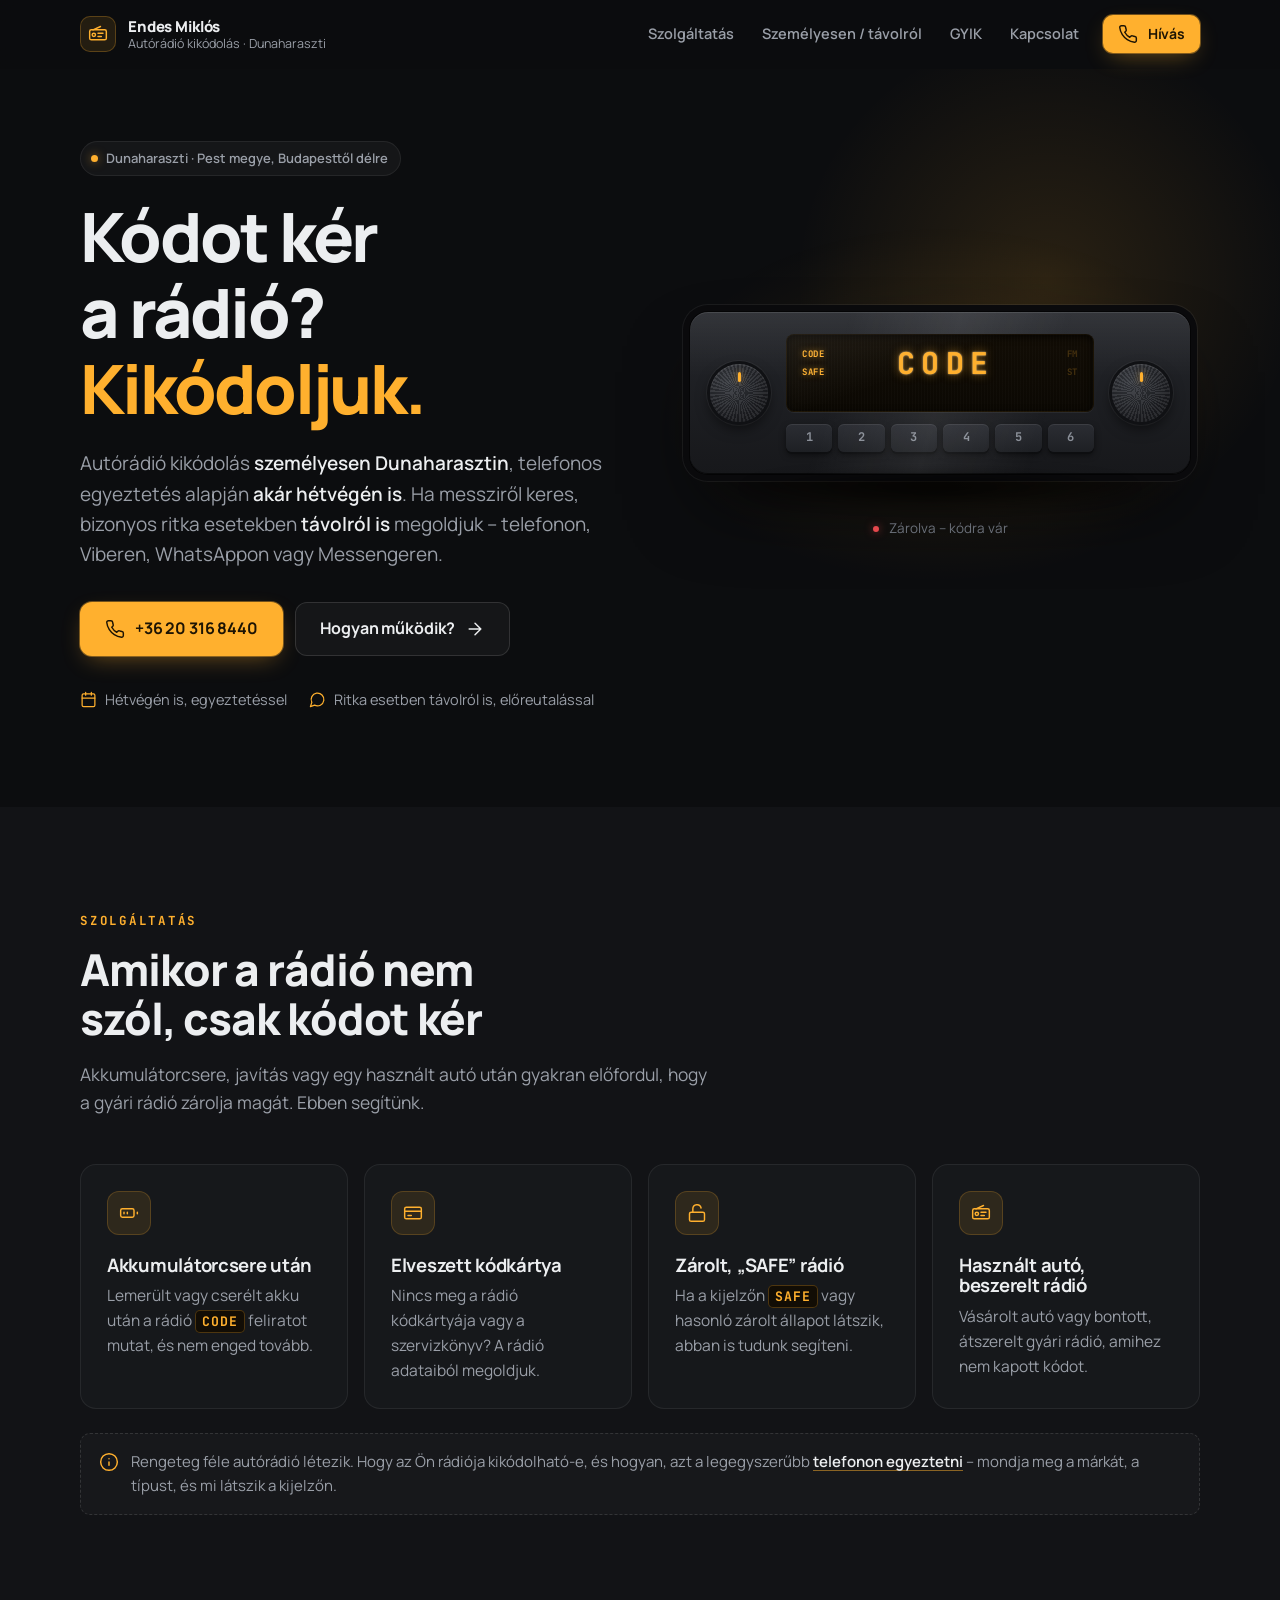
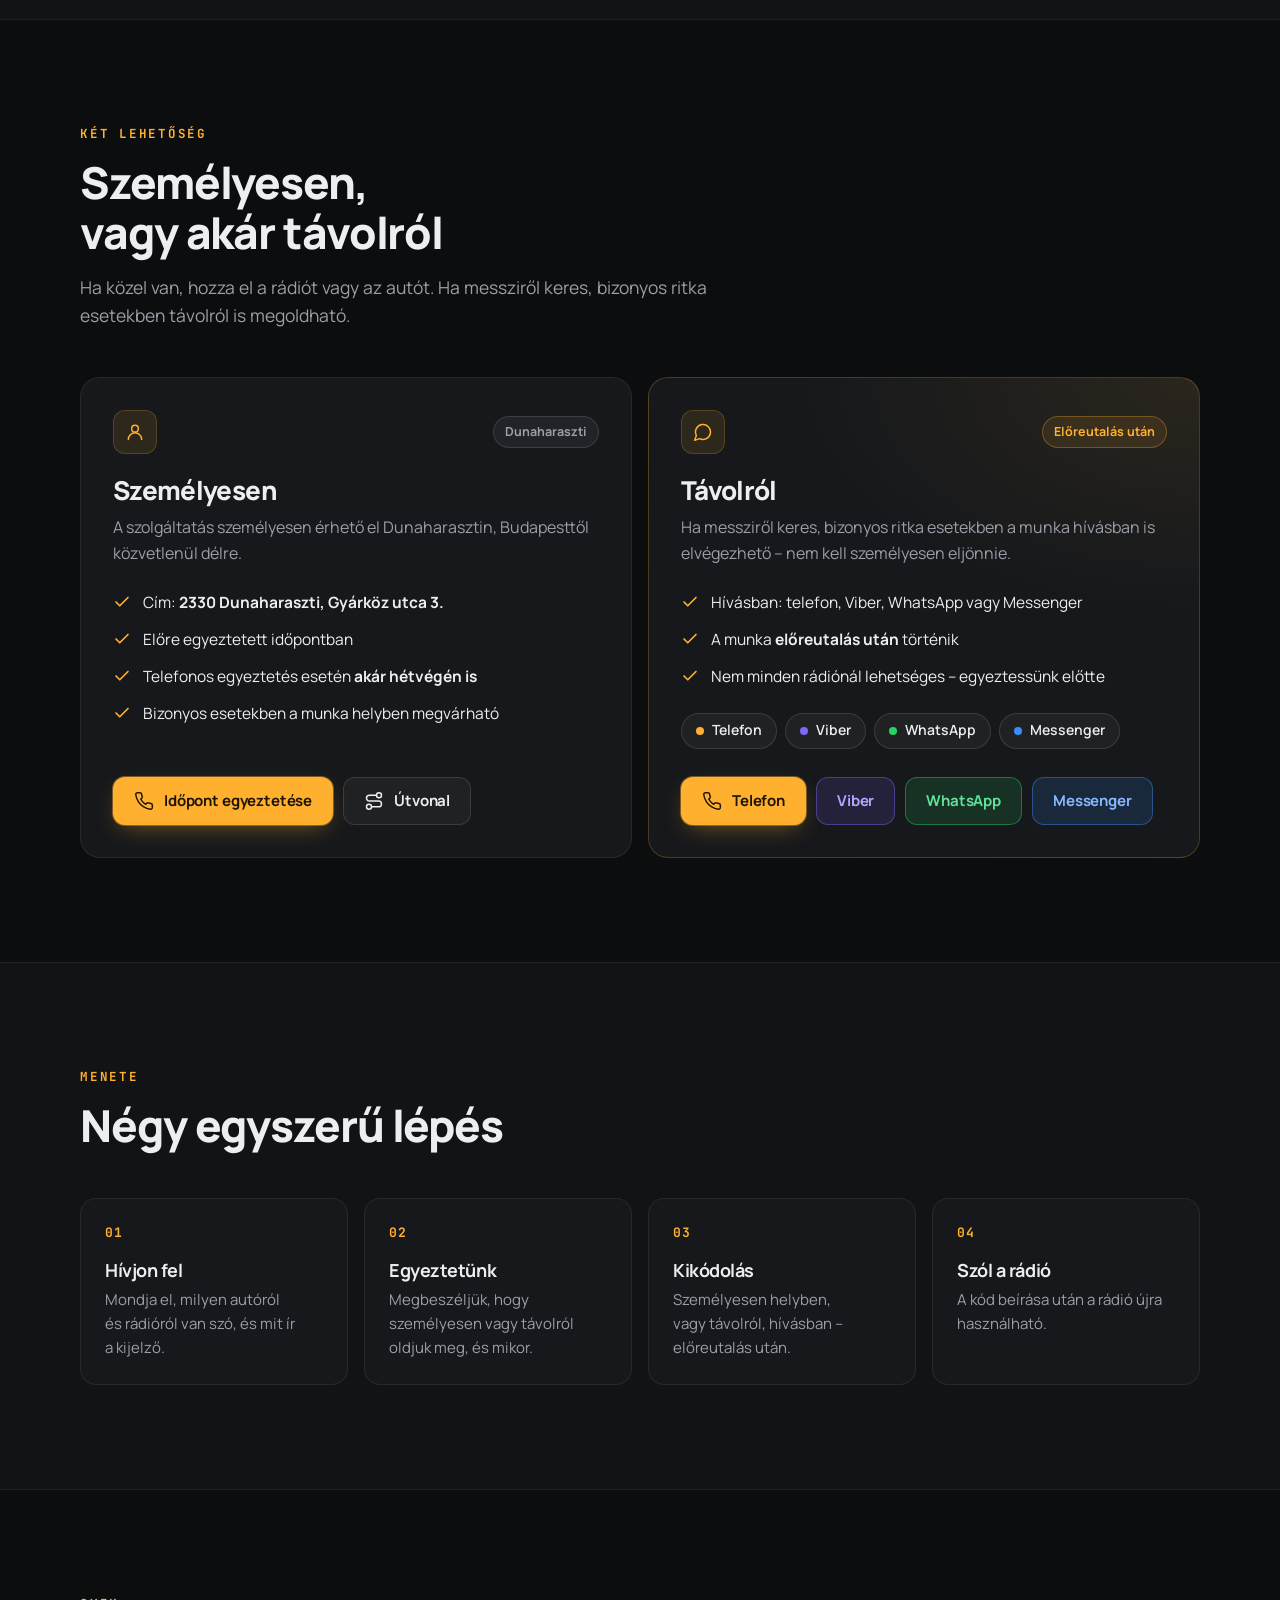
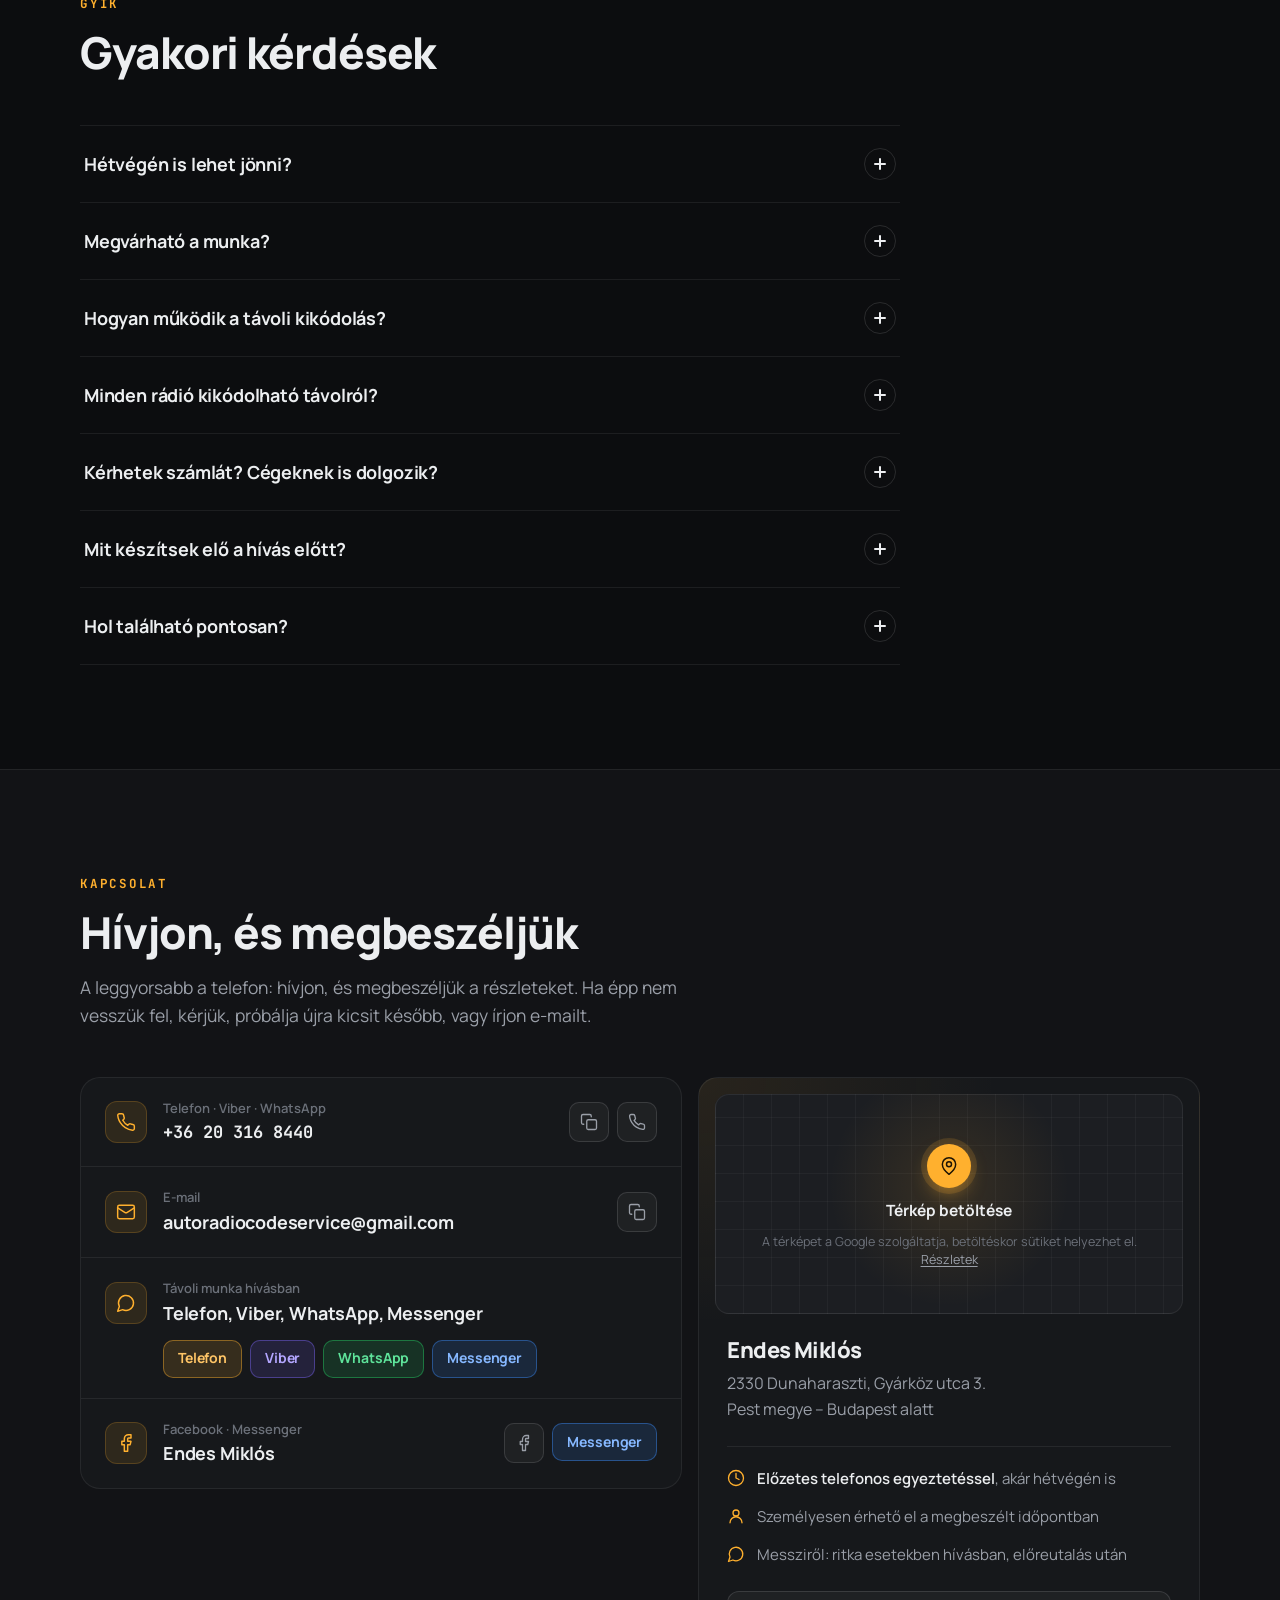
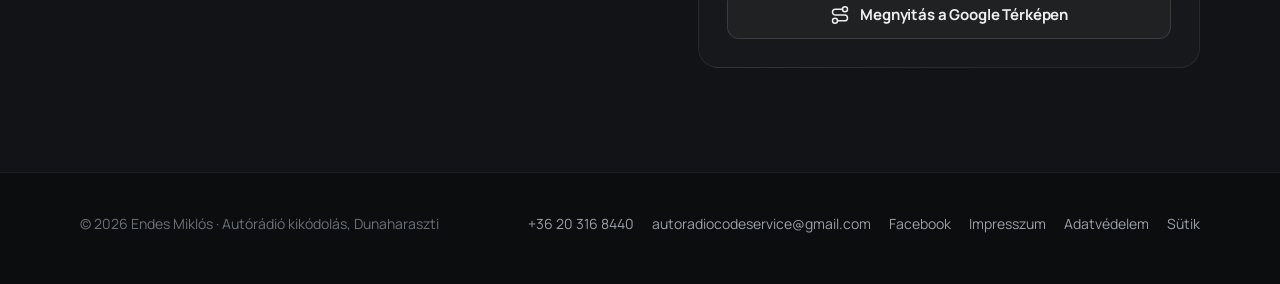
==== index.html @ f2916cea "Add receipt and private-customers FAQ back to the home page Co-Authored-By: Claude Opus 5.5 <noreply" ====
<!doctype html>
<html lang="hu">
<head>
  <meta charset="utf-8">
  <meta name="viewport" content="width=device-width, initial-scale=1, viewport-fit=cover">
  <title>Autórádió kikódolás – Endes Miklós, Dunaharaszti</title>
  <meta name="description" content="Autórádió kikódolás Dunaharasztin, Budapesttől délre. Személyesen egyeztetett időpontban, akár hétvégén is – bizonyos ritka esetekben távolról, telefonon, Viberen, WhatsAppon vagy Messengeren, előreutalás után. Hívjon: +36 20 316 8440.">
  <meta name="theme-color" content="#0c0d0f">
  <meta property="og:type" content="website">
  <meta property="og:locale" content="hu_HU">
  <meta property="og:title" content="Autórádió kikódolás – Endes Miklós, Dunaharaszti">
  <meta property="og:description" content="Kódot kér a rádió? Személyesen Dunaharasztin vagy távolról, telefonon, Viberen, WhatsAppon, Messengeren. +36 20 316 8440">
  <link rel="icon" href="data:image/svg+xml,%3Csvg xmlns='http://www.w3.org/2000/svg' viewBox='0 0 32 32'%3E%3Crect width='32' height='32' rx='8' fill='%230c0d0f'/%3E%3Crect x='5' y='10' width='22' height='12' rx='2.5' fill='none' stroke='%23ffb02e' stroke-width='2'/%3E%3Ccircle cx='10' cy='16' r='2' fill='%23ffb02e'/%3E%3Cpath d='M15 14h8M15 18h5' stroke='%23ffb02e' stroke-width='2' stroke-linecap='round'/%3E%3C/svg%3E">


  <script type="application/ld+json">
  {
    "@context": "https://schema.org",
    "@type": "AutomotiveBusiness",
    "name": "Endes Miklós – Autórádió kikódolás",
    "description": "Autórádió kikódolás személyesen Dunaharasztin, bizonyos ritka esetekben távolról is.",
    "telephone": "+36203168440",
    "email": "autoradiocodeservice@gmail.com",
    "address": {
      "@type": "PostalAddress",
      "streetAddress": "Gyárköz utca 3.",
      "addressLocality": "Dunaharaszti",
      "postalCode": "2330",
      "addressRegion": "Pest megye",
      "addressCountry": "HU"
    },
    "areaServed": ["Dunaharaszti", "Budapest", "Pest megye", "Magyarország"],
    "geo": { "@type": "GeoCoordinates", "latitude": 47.3516883, "longitude": 19.09685 },
    "hasMap": "https://maps.app.goo.gl/sFWTeMV9mpR7qJKaA",
    "sameAs": [
      "https://maps.app.goo.gl/sFWTeMV9mpR7qJKaA",
      "https://www.facebook.com/miklos.endes",
      "https://www.facebook.com/profile.php?id=100054572103626"
    ]
  }
  </script>

  <link rel="preload" href="fonts/manrope-latin.woff2" as="font" type="font/woff2" crossorigin>
  <link rel="stylesheet" href="css/styles.css">
  <script src="js/main.js"></script>
</head>
<body>

  <svg width="0" height="0" style="position:absolute" aria-hidden="true">
    <defs>
      <symbol id="i-phone" viewBox="0 0 24 24"><path d="M22 16.92v3a2 2 0 0 1-2.18 2 19.79 19.79 0 0 1-8.63-3.07 19.5 19.5 0 0 1-6-6 19.79 19.79 0 0 1-3.07-8.67A2 2 0 0 1 4.11 2h3a2 2 0 0 1 2 1.72c.13.96.36 1.9.7 2.81a2 2 0 0 1-.45 2.11L8.09 9.91a16 16 0 0 0 6 6l1.27-1.27a2 2 0 0 1 2.11-.45c.91.34 1.85.57 2.81.7A2 2 0 0 1 22 16.92z"/></symbol>
      <symbol id="i-mail" viewBox="0 0 24 24"><rect x="2" y="4" width="20" height="16" rx="2"/><path d="m22 7-8.97 5.7a1.94 1.94 0 0 1-2.06 0L2 7"/></symbol>
      <symbol id="i-pin" viewBox="0 0 24 24"><path d="M20 10c0 6-8 12-8 12s-8-6-8-12a8 8 0 0 1 16 0Z"/><circle cx="12" cy="10" r="3"/></symbol>
      <symbol id="i-clock" viewBox="0 0 24 24"><circle cx="12" cy="12" r="10"/><path d="M12 6v6l4 2"/></symbol>
      <symbol id="i-copy" viewBox="0 0 24 24"><rect x="9" y="9" width="13" height="13" rx="2"/><path d="M5 15H4a2 2 0 0 1-2-2V4a2 2 0 0 1 2-2h9a2 2 0 0 1 2 2v1"/></symbol>
      <symbol id="i-check" viewBox="0 0 24 24"><path d="M20 6 9 17l-5-5"/></symbol>
      <symbol id="i-arrow" viewBox="0 0 24 24"><path d="M5 12h14M12 5l7 7-7 7"/></symbol>
      <symbol id="i-unlock" viewBox="0 0 24 24"><rect x="3" y="11" width="18" height="11" rx="2"/><path d="M7 11V7a5 5 0 0 1 9.9-1"/></symbol>
      <symbol id="i-battery" viewBox="0 0 24 24"><rect x="2" y="7" width="16" height="10" rx="2"/><path d="M22 11v2M6 11v2M10 11v2"/></symbol>
      <symbol id="i-card" viewBox="0 0 24 24"><rect x="2" y="5" width="20" height="14" rx="2"/><path d="M2 10h20M6 15h4"/></symbol>
      <symbol id="i-radio" viewBox="0 0 24 24"><rect x="2" y="7" width="20" height="12" rx="2"/><circle cx="7" cy="13" r="2"/><path d="M12 11h6M12 15h4M6 7l9-4"/></symbol>
      <symbol id="i-message" viewBox="0 0 24 24"><path d="M7.9 20A9 9 0 1 0 4 16.1L2 22Z"/></symbol>
      <symbol id="i-calendar" viewBox="0 0 24 24"><rect x="3" y="4" width="18" height="18" rx="2"/><path d="M16 2v4M8 2v4M3 10h18"/></symbol>
      <symbol id="i-user" viewBox="0 0 24 24"><circle cx="12" cy="8" r="4"/><path d="M4 21a8 8 0 0 1 16 0"/></symbol>
      <symbol id="i-info" viewBox="0 0 24 24"><circle cx="12" cy="12" r="10"/><path d="M12 16v-4M12 8h.01"/></symbol>
      <symbol id="i-facebook" viewBox="0 0 24 24"><path d="M18 2h-3a5 5 0 0 0-5 5v3H7v4h3v8h4v-8h3l1-4h-4V7a1 1 0 0 1 1-1h3z"/></symbol>
      <symbol id="i-route" viewBox="0 0 24 24"><circle cx="6" cy="19" r="3"/><path d="M9 19h8.5a3.5 3.5 0 0 0 0-7h-11a3.5 3.5 0 0 1 0-7H15"/><circle cx="18" cy="5" r="3"/></symbol>
    </defs>
  </svg>

  <header class="header" id="top">
    <div class="container header-inner">
      <a class="brand" href="#top" aria-label="Endes Miklós – Autórádió kikódolás, vissza az oldal tetejére">
        <span class="brand-mark"><svg class="icon"><use href="#i-radio"/></svg></span>
        <span class="brand-text">
          <span class="brand-name">Endes Miklós</span>
          <span class="brand-sub">Autórádió kikódolás · Dunaharaszti</span>
        </span>
      </a>
      <nav class="nav" aria-label="Fő navigáció">
        <a href="#szolgaltatas">Szolgáltatás</a>
        <a href="#hogyan">Személyesen / távolról</a>
        <a href="#gyik">GYIK</a>
        <a href="#kapcsolat">Kapcsolat</a>
        <a class="btn btn-primary btn-sm" href="tel:+36203168440">
          <svg class="icon"><use href="#i-phone"/></svg>
          Hívás
        </a>
      </nav>
      <button class="menu-btn" type="button" aria-expanded="false" aria-controls="mobile-menu" aria-label="Menü megnyitása">
        <span></span><span></span>
      </button>
      <nav class="mobile-menu" id="mobile-menu" data-open="false" aria-label="Mobil navigáció">
        <a href="#szolgaltatas">Szolgáltatás<svg class="icon"><use href="#i-arrow"/></svg></a>
        <a href="#hogyan">Személyesen / távolról<svg class="icon"><use href="#i-arrow"/></svg></a>
        <a href="#gyik">GYIK<svg class="icon"><use href="#i-arrow"/></svg></a>
        <a href="#kapcsolat">Kapcsolat<svg class="icon"><use href="#i-arrow"/></svg></a>
      </nav>
    </div>
  </header>

  <main>
    <!-- Hero -->
    <section class="hero">
      <div class="container hero-grid">
        <div class="stagger">
          <span class="eyebrow"><span class="dot"></span>Dunaharaszti · Pest megye, Budapesttől délre</span>
          <h1>Kódot kér a rádió?<br><span class="accent">Kikódoljuk.</span></h1>
          <p class="hero-lead">
            Autórádió kikódolás <strong>személyesen Dunaharasztin</strong>, telefonos egyeztetés alapján <strong>akár hétvégén is</strong>.
            Ha messziről keres, bizonyos ritka esetekben <strong>távolról is</strong> megoldjuk – telefonon, Viberen, WhatsAppon vagy Messengeren.
          </p>
          <div class="hero-actions">
            <a class="btn btn-primary" href="tel:+36203168440">
              <svg class="icon"><use href="#i-phone"/></svg>
              +36 20 316 8440
            </a>
            <a class="btn btn-ghost" href="#hogyan">
              Hogyan működik?
              <svg class="icon"><use href="#i-arrow"/></svg>
            </a>
          </div>
          <ul class="hero-facts">
            <li><svg class="icon"><use href="#i-calendar"/></svg>Hétvégén is, egyeztetéssel</li>
            <li><svg class="icon"><use href="#i-message"/></svg>Ritka esetben távolról is, előreutalással</li>
          </ul>
        </div>

        <div class="stage" aria-hidden="true" data-state="locked">
          <div class="stage-glow"></div>
          <div class="tilt" id="tilt">
            <div class="waves"><i></i><i></i><i></i></div>
            <div class="radio" id="radio">
              <div class="sheen"><i id="sheen"></i></div>
              <div class="knob left"><span class="knob-cap" id="knob-left"></span></div>
              <div class="radio-center">
                <div class="lcd">
                  <div class="lcd-flash" id="lcd-flash"></div>
                  <div class="lcd-row">
                    <div class="lcd-side">
                      <span data-lcd-flag="code" data-on="true">CODE</span>
                      <span data-lcd-flag="safe" data-on="true">SAFE</span>
                    </div>
                    <span class="lcd-text" id="lcd">CODE</span>
                    <div class="lcd-side right">
                      <span data-lcd-flag="fm">FM</span>
                      <span data-lcd-flag="st">ST</span>
                    </div>
                  </div>
                  <div class="lcd-meter">
                    <div class="lcd-progress"><i id="progress"></i></div>
                    <div class="eq"><i style="--h:0.62;--d:520ms"></i><i style="--h:0.9;--d:430ms"></i><i style="--h:0.45;--d:610ms"></i><i style="--h:1;--d:380ms"></i><i style="--h:0.7;--d:470ms"></i><i style="--h:0.85;--d:560ms"></i><i style="--h:0.5;--d:400ms"></i><i style="--h:0.95;--d:500ms"></i><i style="--h:0.6;--d:450ms"></i><i style="--h:0.8;--d:590ms"></i><i style="--h:0.4;--d:420ms"></i><i style="--h:0.75;--d:540ms"></i><i style="--h:0.55;--d:480ms"></i><i style="--h:0.9;--d:410ms"></i></div>
                  </div>
                </div>
                <div class="presets">
                  <span class="preset">1</span>
                  <span class="preset">2</span>
                  <span class="preset">3</span>
                  <span class="preset">4</span>
                  <span class="preset">5</span>
                  <span class="preset">6</span>
                </div>
              </div>
              <div class="knob right"><span class="knob-cap" id="knob-right"></span></div>
            </div>
          </div>
          <div class="stage-caption"><span class="led"></span><span id="caption">Zárolva – kódra vár</span></div>
        </div>
      </div>
    </section>

    <!-- Services -->
    <section class="section alt" id="szolgaltatas">
      <div class="container">
        <div class="section-head" data-reveal>
          <div class="kicker">Szolgáltatás</div>
          <h2>Amikor a rádió nem szól, csak kódot kér</h2>
          <p>Akkumulátorcsere, javítás vagy egy használt autó után gyakran előfordul, hogy a gyári rádió zárolja magát. Ebben segítünk.</p>
        </div>

        <div class="cards">
          <article class="card" data-reveal style="--delay:0ms">
            <div class="card-icon"><svg class="icon"><use href="#i-battery"/></svg></div>
            <h3>Akkumulátorcsere után</h3>
            <p>Lemerült vagy cserélt akku után a rádió <span class="lcd-chip">CODE</span> feliratot mutat, és nem enged tovább.</p>
          </article>
          <article class="card" data-reveal style="--delay:60ms">
            <div class="card-icon"><svg class="icon"><use href="#i-card"/></svg></div>
            <h3>Elveszett kódkártya</h3>
            <p>Nincs meg a rádió kódkártyája vagy a szervizkönyv? A rádió adataiból megoldjuk.</p>
          </article>
          <article class="card" data-reveal style="--delay:120ms">
            <div class="card-icon"><svg class="icon"><use href="#i-unlock"/></svg></div>
            <h3>Zárolt, „SAFE” rádió</h3>
            <p>Ha a kijelzőn <span class="lcd-chip">SAFE</span> vagy hasonló zárolt állapot látszik, abban is tudunk segíteni.</p>
          </article>
          <article class="card" data-reveal style="--delay:180ms">
            <div class="card-icon"><svg class="icon"><use href="#i-radio"/></svg></div>
            <h3>Használt autó, beszerelt rádió</h3>
            <p>Vásárolt autó vagy bontott, átszerelt gyári rádió, amihez nem kapott kódot.</p>
          </article>
        </div>

        <div class="note" data-reveal>
          <svg class="icon"><use href="#i-info"/></svg>
          <p>Rengeteg féle autórádió létezik. Hogy az Ön rádiója kikódolható-e, és hogyan, azt a legegyszerűbb <a href="tel:+36203168440">telefonon egyeztetni</a> – mondja meg a márkát, a típust, és mi látszik a kijelzőn.</p>
        </div>
      </div>
    </section>

    <!-- Modes -->
    <section class="section" id="hogyan">
      <div class="container">
        <div class="section-head" data-reveal>
          <div class="kicker">Két lehetőség</div>
          <h2>Személyesen, vagy akár távolról</h2>
          <p>Ha közel van, hozza el a rádiót vagy az autót. Ha messziről keres, bizonyos ritka esetekben távolról is megoldható.</p>
        </div>

        <div class="modes">
          <article class="mode" data-reveal style="--delay:0ms">
            <div class="mode-top">
              <div class="card-icon"><svg class="icon"><use href="#i-user"/></svg></div>
              <span class="pill">Dunaharaszti</span>
            </div>
            <h3>Személyesen</h3>
            <p>A szolgáltatás személyesen érhető el Dunaharasztin, Budapesttől közvetlenül délre.</p>
            <ul class="checks">
              <li><svg class="icon"><use href="#i-check"/></svg><span>Cím: <strong>2330 Dunaharaszti, Gyárköz utca 3.</strong></span></li>
              <li><svg class="icon"><use href="#i-check"/></svg><span>Előre egyeztetett időpontban</span></li>
              <li><svg class="icon"><use href="#i-check"/></svg><span>Telefonos egyeztetés esetén <strong>akár hétvégén is</strong></span></li>
              <li><svg class="icon"><use href="#i-check"/></svg><span>Bizonyos esetekben a munka helyben megvárható</span></li>
            </ul>
            <div class="mode-actions">
              <a class="btn btn-primary" href="tel:+36203168440"><svg class="icon"><use href="#i-phone"/></svg>Időpont egyeztetése</a>
              <a class="btn btn-ghost" href="https://maps.app.goo.gl/sFWTeMV9mpR7qJKaA" target="_blank" rel="noopener"><svg class="icon"><use href="#i-route"/></svg>Útvonal</a>
            </div>
          </article>

          <article class="mode featured" data-reveal style="--delay:80ms">
            <div class="mode-top">
              <div class="card-icon"><svg class="icon"><use href="#i-message"/></svg></div>
              <span class="pill amber">Előreutalás után</span>
            </div>
            <h3>Távolról</h3>
            <p>Ha messziről keres, bizonyos ritka esetekben a munka hívásban is elvégezhető – nem kell személyesen eljönnie.</p>
            <ul class="checks">
              <li><svg class="icon"><use href="#i-check"/></svg><span>Hívásban: telefon, Viber, WhatsApp vagy Messenger</span></li>
              <li><svg class="icon"><use href="#i-check"/></svg><span>A munka <strong>előreutalás után</strong> történik</span></li>
              <li><svg class="icon"><use href="#i-check"/></svg><span>Nem minden rádiónál lehetséges – egyeztessünk előtte</span></li>
            </ul>
            <div class="channels">
              <span class="channel"><i style="--c:#ffb02e"></i>Telefon</span>
              <span class="channel"><i style="--c:#7f66ff"></i>Viber</span>
              <span class="channel"><i style="--c:#25d366"></i>WhatsApp</span>
              <span class="channel"><i style="--c:#3b8cff"></i>Messenger</span>
            </div>
            <div class="mode-actions">
              <a class="btn btn-primary" href="tel:+36203168440"><svg class="icon"><use href="#i-phone"/></svg>Telefon</a>
              <a class="btn btn-ghost" data-chat="viber" href="viber://chat?number=%2B36203168440">Viber</a>
              <a class="btn btn-ghost" data-chat="whatsapp" href="https://wa.me/36203168440" target="_blank" rel="noopener">WhatsApp</a>
              <a class="btn btn-ghost" data-chat="messenger" href="https://m.me/miklos.endes" target="_blank" rel="noopener">Messenger</a>
            </div>
          </article>
        </div>
      </div>
    </section>

    <!-- Steps -->
    <section class="section alt" id="menete">
      <div class="container">
        <div class="section-head" data-reveal>
          <div class="kicker">Menete</div>
          <h2>Négy egyszerű lépés</h2>
        </div>
        <ol class="steps">
          <li class="step" data-reveal style="--delay:0ms">
            <h3>Hívjon fel</h3>
            <p>Mondja el, milyen autóról és rádióról van szó, és mit ír a kijelző.</p>
          </li>
          <li class="step" data-reveal style="--delay:60ms">
            <h3>Egyeztetünk</h3>
            <p>Megbeszéljük, hogy személyesen vagy távolról oldjuk meg, és mikor.</p>
          </li>
          <li class="step" data-reveal style="--delay:120ms">
            <h3>Kikódolás</h3>
            <p>Személyesen helyben, vagy távolról, hívásban – előreutalás után.</p>
          </li>
          <li class="step" data-reveal style="--delay:180ms">
            <h3>Szól a rádió</h3>
            <p>A kód beírása után a rádió újra használható.</p>
          </li>
        </ol>
      </div>
    </section>

    <!-- FAQ -->
    <section class="section" id="gyik">
      <div class="container">
        <div class="section-head" data-reveal>
          <div class="kicker">GYIK</div>
          <h2>Gyakori kérdések</h2>
        </div>
        <div class="faq" data-reveal>
          <details name="faq">
            <summary>Hétvégén is lehet jönni?<span class="plus" aria-hidden="true"></span></summary>
            <div class="answer"><p>Igen. Telefonos egyeztetés esetén akár hétvégén is. Előtte mindenképp hívjon fel, hogy megbeszéljük az időpontot.</p></div>
          </details>
          <details name="faq">
            <summary>Megvárható a munka?<span class="plus" aria-hidden="true"></span></summary>
            <div class="answer"><p>Bizonyos esetekben igen, a kikódolás helyben megvárható. Hogy az Ön rádiójánál mennyi időt vesz igénybe, azt a hívás során úgyis egyeztetjük.</p></div>
          </details>
          <details name="faq">
            <summary>Hogyan működik a távoli kikódolás?<span class="plus" aria-hidden="true"></span></summary>
            <div class="answer">
              <p>Ha messziről keres, bizonyos ritka esetekben a munka telefon-, Viber-, WhatsApp- vagy Messenger-hívásban is elvégezhető, így nem kell személyesen eljönnie.</p>
              <p>A távoli munka előreutalás után történik. Előtte telefonon egyeztetjük, hogy az Ön rádiójánál megoldható-e.</p>
            </div>
          </details>
          <details name="faq">
            <summary>Minden rádió kikódolható távolról?<span class="plus" aria-hidden="true"></span></summary>
            <div class="answer"><p>Nem – a távoli kikódolás csak ritka esetekben lehetséges, a rádió típusától függ. Hívjon fel, és megmondjuk, hogy az Ön esetében megoldható-e távolról, vagy személyesen kell eljönnie.</p></div>
          </details>
          <details name="faq">
            <summary>Kérhetek számlát? Cégeknek is dolgozik?<span class="plus" aria-hidden="true"></span></summary>
            <div class="answer"><p>Számlát nem állítunk ki: a szolgáltatásról ÁFA-mentes, papír alapú nyugtát adunk. A szolgáltatás kizárólag magánszemélyeknek szól, cégeknek nem tudunk dolgozni.</p></div>
          </details>
          <details name="faq">
            <summary>Mit készítsek elő a hívás előtt?<span class="plus" aria-hidden="true"></span></summary>
            <div class="answer"><p>Jó, ha tudja az autó márkáját, típusát és évjáratát, valamint azt, hogy pontosan mi látszik a rádió kijelzőjén. A többit telefonon megbeszéljük.</p></div>
          </details>
          <details name="faq">
            <summary>Hol található pontosan?<span class="plus" aria-hidden="true"></span></summary>
            <div class="answer"><p>2330 Dunaharaszti, Gyárköz utca 3. Dunaharaszti Pest megyében, közvetlenül Budapest alatt, délre található.</p></div>
          </details>
        </div>
      </div>
    </section>

    <!-- Contact -->
    <section class="section alt" id="kapcsolat">
      <div class="container">
        <div class="section-head" data-reveal>
          <div class="kicker">Kapcsolat</div>
          <h2>Hívjon, és megbeszéljük</h2>
          <p>A leggyorsabb a telefon: hívjon, és megbeszéljük a részleteket. Ha épp nem vesszük fel, kérjük, próbálja újra kicsit később, vagy írjon e-mailt.</p>
        </div>

        <div class="contact-grid">
          <div class="contact-list" data-reveal>
            <div class="contact-row">
              <div class="card-icon"><svg class="icon"><use href="#i-phone"/></svg></div>
              <div class="contact-meta">
                <div class="contact-label">Telefon · Viber · WhatsApp</div>
                <a class="contact-value mono" href="tel:+36203168440">+36 20 316 8440</a>
              </div>
              <div class="contact-actions">
                <button class="icon-btn" type="button" data-copy="+36203168440" data-copy-label="Telefonszám másolva" aria-label="Telefonszám másolása">
                  <span class="swap">
                    <svg class="icon idle"><use href="#i-copy"/></svg>
                    <svg class="icon done"><use href="#i-check"/></svg>
                  </span>
                </button>
                <a class="icon-btn" href="tel:+36203168440" aria-label="Hívás"><svg class="icon"><use href="#i-phone"/></svg></a>
              </div>
            </div>
            <div class="contact-row">
              <div class="card-icon"><svg class="icon"><use href="#i-mail"/></svg></div>
              <div class="contact-meta">
                <div class="contact-label">E-mail</div>
                <a class="contact-value" href="mailto:autoradiocodeservice@gmail.com?subject=Aut%C3%B3r%C3%A1di%C3%B3%20kik%C3%B3dol%C3%A1s">autoradiocodeservice<wbr>@gmail.com</a>
              </div>
              <div class="contact-actions">
                <button class="icon-btn" type="button" data-copy="autoradiocodeservice@gmail.com" data-copy-label="E-mail cím másolva" aria-label="E-mail cím másolása">
                  <span class="swap">
                    <svg class="icon idle"><use href="#i-copy"/></svg>
                    <svg class="icon done"><use href="#i-check"/></svg>
                  </span>
                </button>
              </div>
            </div>
            <div class="contact-row stacked">
              <div class="card-icon"><svg class="icon"><use href="#i-message"/></svg></div>
              <div class="contact-meta">
                <div class="contact-label">Távoli munka hívásban</div>
                <span class="contact-value">Telefon, Viber, WhatsApp, Messenger</span>
              </div>
              <div class="contact-actions">
                <a class="btn btn-ghost btn-sm" href="tel:+36203168440">Telefon</a>
                <a class="btn btn-ghost btn-sm" data-chat="viber" href="viber://chat?number=%2B36203168440">Viber</a>
                <a class="btn btn-ghost btn-sm" data-chat="whatsapp" href="https://wa.me/36203168440" target="_blank" rel="noopener">WhatsApp</a>
                <a class="btn btn-ghost btn-sm" data-chat="messenger" href="https://m.me/miklos.endes" target="_blank" rel="noopener">Messenger</a>
              </div>
            </div>
            <div class="contact-row">
              <div class="card-icon"><svg class="icon"><use href="#i-facebook"/></svg></div>
              <div class="contact-meta">
                <div class="contact-label">Facebook · Messenger</div>
                <a class="contact-value" href="https://www.facebook.com/miklos.endes" target="_blank" rel="noopener">Endes Miklós</a>
              </div>
              <div class="contact-actions">
                <a class="icon-btn" href="https://www.facebook.com/profile.php?id=100054572103626" target="_blank" rel="noopener" aria-label="Hirdetések a Facebookon" title="Hirdetések a Facebookon"><svg class="icon"><use href="#i-facebook"/></svg></a>
                <a class="btn btn-ghost btn-sm" data-chat="messenger" href="https://m.me/miklos.endes" target="_blank" rel="noopener">Messenger</a>
              </div>
            </div>
          </div>

          <aside class="place" data-reveal style="--delay:80ms">
            <div class="place-map">
              <!-- The Google map only loads on click, so no Google cookies are set without consent. -->
              <div class="map-load">
                <button class="map-load-btn" type="button" data-src="https://www.google.com/maps?q=47.3516883,19.09685&amp;z=15&amp;hl=hu&amp;output=embed" data-title="Térkép: Autórádió kikódolás, 2330 Dunaharaszti, Gyárköz utca 3.">
                  <span class="map-pin"><svg class="icon"><use href="#i-pin"/></svg></span>
                  <span class="map-load-title">Térkép betöltése</span>
                </button>
                <span class="map-load-note">A térképet a Google szolgáltatja, betöltéskor sütiket helyezhet el. <a href="sutik.html#harmadik-fel">Részletek</a></span>
              </div>
            </div>
            <h3>Endes Miklós</h3>
            <address>2330 Dunaharaszti, Gyárköz utca 3.<br>Pest megye – Budapest alatt</address>
            <ul class="place-facts">
              <li><svg class="icon"><use href="#i-clock"/></svg><span><strong>Előzetes telefonos egyeztetéssel</strong>, akár hétvégén is</span></li>
              <li><svg class="icon"><use href="#i-user"/></svg><span>Személyesen érhető el a megbeszélt időpontban</span></li>
              <li><svg class="icon"><use href="#i-message"/></svg><span>Messziről: ritka esetekben hívásban, előreutalás után</span></li>
            </ul>
            <a class="btn btn-ghost" href="https://maps.app.goo.gl/sFWTeMV9mpR7qJKaA" target="_blank" rel="noopener">
              <svg class="icon"><use href="#i-route"/></svg>
              Megnyitás a Google Térképen
            </a>
          </aside>
        </div>
      </div>
    </section>
  </main>

  <footer class="footer">
    <div class="container footer-inner">
      <span>© <span id="year">2026</span> Endes Miklós · Autórádió kikódolás, Dunaharaszti</span>
      <nav class="footer-links" aria-label="Lábléc">
        <a href="tel:+36203168440">+36 20 316 8440</a>
        <a href="mailto:autoradiocodeservice@gmail.com">autoradiocodeservice@gmail.com</a>
        <a href="https://www.facebook.com/miklos.endes" target="_blank" rel="noopener">Facebook</a>
        <a href="impresszum.html">Impresszum</a>
        <a href="adatvedelem.html">Adatvédelem</a>
        <a href="sutik.html">Sütik</a>
      </nav>
    </div>
  </footer>

  <div class="callbar" id="callbar">
    <a class="btn btn-primary" href="tel:+36203168440"><svg class="icon"><use href="#i-phone"/></svg>Hívás</a>
    <a class="btn btn-ghost" data-chat="viber" href="viber://chat?number=%2B36203168440">Viber</a>
    <a class="btn btn-ghost" data-chat="whatsapp" href="https://wa.me/36203168440" target="_blank" rel="noopener">WhatsApp</a>
  </div>

  <div class="toast" id="toast" role="status" aria-live="polite">
    <svg class="icon"><use href="#i-check"/></svg>
    <span id="toast-text"></span>
  </div>

</body>
</html>
---- css/styles.css ----
@font-face {
  font-family: "Manrope";
  font-style: normal;
  font-weight: 200 800;
  font-display: swap;
  src: url("../fonts/manrope-latin-ext.woff2") format("woff2");
  unicode-range: U+0100-02BA, U+02BD-02C5, U+02C7-02CC, U+02CE-02D7, U+02DD-02FF, U+0304, U+0308, U+0329, U+1D00-1DBF, U+1E00-1E9F, U+1EF2-1EFF, U+2020, U+20A0-20AB, U+20AD-20C4, U+2113, U+2C60-2C7F, U+A720-A7FF;
}
@font-face {
  font-family: "Manrope";
  font-style: normal;
  font-weight: 200 800;
  font-display: swap;
  src: url("../fonts/manrope-latin.woff2") format("woff2");
  unicode-range: U+0000-00FF, U+0131, U+0152-0153, U+02BB-02BC, U+02C6, U+02DA, U+02DC, U+0304, U+0308, U+0329, U+2000-206F, U+20AC, U+2122, U+2191, U+2193, U+2212, U+2215, U+FEFF, U+FFFD;
}
@font-face {
  font-family: "JetBrains Mono";
  font-style: normal;
  font-weight: 100 800;
  font-display: swap;
  src: url("../fonts/jetbrains-mono-latin-ext.woff2") format("woff2");
  unicode-range: U+0100-02BA, U+02BD-02C5, U+02C7-02CC, U+02CE-02D7, U+02DD-02FF, U+0304, U+0308, U+0329, U+1D00-1DBF, U+1E00-1E9F, U+1EF2-1EFF, U+2020, U+20A0-20AB, U+20AD-20C4, U+2113, U+2C60-2C7F, U+A720-A7FF;
}
@font-face {
  font-family: "JetBrains Mono";
  font-style: normal;
  font-weight: 100 800;
  font-display: swap;
  src: url("../fonts/jetbrains-mono-latin.woff2") format("woff2");
  unicode-range: U+0000-00FF, U+0131, U+0152-0153, U+02BB-02BC, U+02C6, U+02DA, U+02DC, U+0304, U+0308, U+0329, U+2000-206F, U+20AC, U+2122, U+2191, U+2193, U+2212, U+2215, U+FEFF, U+FFFD;
}

/* Fonts are self-hosted (no requests to Google). Manrope and JetBrains Mono: SIL Open Font License 1.1. */

:root {
  color-scheme: dark;

  --bg: #0c0d0f;
  --bg-raised: #121316;
  --surface: #16181b;
  --surface-2: #1c1e22;
  --line: rgba(255, 255, 255, 0.07);
  --line-strong: rgba(255, 255, 255, 0.12);
  --text: #eceef0;
  --muted: #9a9fa8;
  --faint: #6b7079;
  --amber: #ffb02e;
  --amber-hover: #ffc05a;
  --amber-ink: #1d1404;
  --amber-soft: rgba(255, 176, 46, 0.1);
  --amber-glow: rgba(255, 176, 46, 0.55);

  --ease-out: cubic-bezier(0.23, 1, 0.32, 1);
  --ease-in-out: cubic-bezier(0.77, 0, 0.175, 1);

  --radius: 16px;
  --radius-sm: 10px;
  --max: 1120px;
  --gutter: 24px;

  --font: "Manrope", system-ui, -apple-system, "Segoe UI", sans-serif;
  --mono: "JetBrains Mono", ui-monospace, "SFMono-Regular", Consolas, monospace;
}

*, *::before, *::after { box-sizing: border-box; }

html {
  scroll-behavior: smooth;
  scroll-padding-top: 80px;
  -webkit-text-size-adjust: 100%;
}

body {
  margin: 0;
  background: var(--bg);
  color: var(--text);
  font-family: var(--font);
  font-size: 16px;
  line-height: 1.6;
  -webkit-font-smoothing: antialiased;
  -moz-osx-font-smoothing: grayscale;
  overflow-x: hidden;
}

a { color: inherit; text-decoration: none; }
img, svg { display: block; }
h1, h2, h3 { margin: 0; line-height: 1.12; letter-spacing: -0.025em; text-wrap: balance; }
p { margin: 0; text-wrap: pretty; }

:focus-visible {
  outline: 2px solid var(--amber);
  outline-offset: 3px;
  border-radius: 6px;
}

::selection { background: var(--amber); color: var(--amber-ink); }

.container {
  width: 100%;
  max-width: calc(var(--max) + var(--gutter) * 2);
  margin: 0 auto;
  padding: 0 var(--gutter);
}

.icon {
  width: 20px;
  height: 20px;
  fill: none;
  stroke: currentColor;
  stroke-width: 1.75;
  stroke-linecap: round;
  stroke-linejoin: round;
  flex-shrink: 0;
}

/* ---------- Buttons ---------- */

.btn {
  --btn-h: 48px;
  display: inline-flex;
  align-items: center;
  justify-content: center;
  gap: 10px;
  height: var(--btn-h);
  padding: 0 20px;
  border-radius: 12px;
  border: 1px solid transparent;
  font: inherit;
  font-weight: 700;
  font-size: 15px;
  letter-spacing: -0.01em;
  white-space: nowrap;
  cursor: pointer;
  user-select: none;
  -webkit-tap-highlight-color: transparent;
  transition:
    transform 160ms var(--ease-out),
    background-color 200ms ease,
    border-color 200ms ease,
    color 200ms ease;
}

.btn:active { transform: scale(0.97); }

.btn-primary {
  background: var(--amber);
  color: var(--amber-ink);
  box-shadow: 0 0 0 1px rgba(255, 176, 46, 0.4), 0 8px 24px -8px rgba(255, 176, 46, 0.45);
}

.btn-ghost {
  background: rgba(255, 255, 255, 0.04);
  border-color: var(--line-strong);
  color: var(--text);
}

.btn-sm { --btn-h: 38px; padding: 0 14px; font-size: 14px; border-radius: 10px; }

@media (hover: hover) and (pointer: fine) {
  .btn-primary:hover { background: var(--amber-hover); }
  .btn-ghost:hover { background: rgba(255, 255, 255, 0.08); border-color: rgba(255, 255, 255, 0.18); }
}

/* Channel-colored buttons: same hues as the channel dots */
.btn[data-chat], .btn-ghost[href^="tel:"] {
  background: rgba(var(--ch), 0.14);
  border-color: rgba(var(--ch), 0.42);
  color: var(--ch-text);
}
.btn[data-chat="viber"]     { --ch: 127, 102, 255; --ch-text: #b3a6ff; }
.btn[data-chat="whatsapp"]  { --ch: 37, 211, 102;  --ch-text: #5ee39a; }
.btn[data-chat="messenger"] { --ch: 59, 140, 255;  --ch-text: #86b8ff; }
.btn-ghost[href^="tel:"]    { --ch: 255, 176, 46;  --ch-text: #ffc566; }

@media (hover: hover) and (pointer: fine) {
  .btn[data-chat]:hover, .btn-ghost[href^="tel:"]:hover {
    background: rgba(var(--ch), 0.24);
    border-color: rgba(var(--ch), 0.6);
  }
}

/* ---------- Header ---------- */

.header {
  position: sticky;
  top: 0;
  z-index: 50;
  background: rgba(12, 13, 15, 0.72);
  backdrop-filter: saturate(1.4) blur(14px);
  -webkit-backdrop-filter: saturate(1.4) blur(14px);
  border-bottom: 1px solid transparent;
  transition: border-color 200ms ease;
}

.header[data-scrolled="true"] { border-bottom-color: var(--line); }

.header-inner {
  display: flex;
  align-items: center;
  justify-content: space-between;
  gap: 24px;
  height: 68px;
}

.brand {
  display: flex;
  align-items: center;
  gap: 12px;
  min-width: 0;
}

.brand-mark {
  display: grid;
  place-items: center;
  width: 36px;
  height: 36px;
  border-radius: 10px;
  background: var(--amber-soft);
  color: var(--amber);
  box-shadow: inset 0 0 0 1px rgba(255, 176, 46, 0.25);
  flex-shrink: 0;
}

.brand-text { display: flex; flex-direction: column; line-height: 1.2; min-width: 0; }
.brand-name { font-weight: 800; font-size: 15px; letter-spacing: -0.01em; }
.brand-sub { font-size: 12.5px; color: var(--muted); white-space: nowrap; overflow: hidden; text-overflow: ellipsis; }

.nav {
  display: flex;
  align-items: center;
  gap: 4px;
}

.nav a:not(.btn) {
  padding: 8px 12px;
  border-radius: 8px;
  font-size: 14.5px;
  font-weight: 600;
  color: var(--muted);
  transition: color 200ms ease, background-color 200ms ease;
}

@media (hover: hover) and (pointer: fine) {
  .nav a:not(.btn):hover { color: var(--text); background: rgba(255, 255, 255, 0.05); }
}

.nav .btn { margin-left: 8px; }

/* Mobile menu — replaces the header nav + call button under 760px
   (calling lives in the bottom call bar there). */

.menu-btn {
  display: none;
  place-items: center;
  width: 44px;
  height: 44px;
  margin-right: -6px;
  border: 0;
  border-radius: 12px;
  background: transparent;
  color: var(--text);
  cursor: pointer;
  -webkit-tap-highlight-color: transparent;
  transition: transform 160ms var(--ease-out), background-color 200ms ease;
}

.menu-btn:active { transform: scale(0.94); }

.menu-btn span {
  grid-area: 1 / 1;
  width: 20px;
  height: 2px;
  border-radius: 1px;
  background: currentColor;
  transition: transform 220ms var(--ease-out);
}

.menu-btn span:first-child { transform: translateY(-4px); }
.menu-btn span:last-child { transform: translateY(4px); }
.menu-btn[aria-expanded="true"] { background: rgba(255, 255, 255, 0.06); }
.menu-btn[aria-expanded="true"] span:first-child { transform: rotate(45deg); }
.menu-btn[aria-expanded="true"] span:last-child { transform: rotate(-45deg); }

.mobile-menu {
  position: absolute;
  top: calc(100% + 8px);
  left: 12px;
  right: 12px;
  display: none;
  padding: 6px;
  border-radius: 18px;
  background: var(--surface);
  border: 1px solid var(--line-strong);
  box-shadow: 0 24px 48px -16px rgba(0, 0, 0, 0.85);
  transform-origin: top right;
  opacity: 0;
  transform: translateY(-6px) scale(0.97);
  visibility: hidden;
  pointer-events: none;
  /* exit: quick */
  transition: opacity 140ms ease-out, transform 140ms var(--ease-out), visibility 0s linear 140ms;
}

.mobile-menu[data-open="true"] {
  opacity: 1;
  transform: none;
  visibility: visible;
  pointer-events: auto;
  /* enter */
  transition: opacity 200ms ease-out, transform 200ms var(--ease-out), visibility 0s;
}

.mobile-menu a {
  display: flex;
  align-items: center;
  justify-content: space-between;
  gap: 12px;
  padding: 15px 14px;
  border-radius: 12px;
  font-size: 17px;
  font-weight: 700;
  letter-spacing: -0.01em;
  -webkit-tap-highlight-color: transparent;
  transition: background-color 150ms ease;
}

.mobile-menu a + a { box-shadow: 0 -1px 0 var(--line); }
.mobile-menu a:active { background: rgba(255, 255, 255, 0.06); }
.mobile-menu .icon { width: 18px; height: 18px; color: var(--faint); }

/* ---------- Hero ---------- */

.hero {
  position: relative;
  padding: 72px 0 96px;
  overflow: hidden;
}

.hero::before {
  content: "";
  position: absolute;
  inset: -20% -10% auto auto;
  width: 720px;
  height: 720px;
  background: radial-gradient(closest-side, rgba(255, 176, 46, 0.12), transparent 70%);
  pointer-events: none;
}

.hero-grid {
  position: relative;
  display: grid;
  grid-template-columns: 1.05fr 1fr;
  align-items: center;
  gap: 56px;
}

.eyebrow {
  display: inline-flex;
  align-items: center;
  gap: 8px;
  padding: 6px 12px 6px 10px;
  border-radius: 999px;
  background: rgba(255, 255, 255, 0.04);
  border: 1px solid var(--line);
  font-size: 13px;
  font-weight: 600;
  color: var(--muted);
}

.eyebrow .dot {
  width: 7px;
  height: 7px;
  border-radius: 50%;
  background: var(--amber);
  box-shadow: 0 0 10px var(--amber-glow);
}

.hero h1 {
  margin-top: 22px;
  font-size: clamp(40px, 6vw, 68px);
  font-weight: 800;
  letter-spacing: -0.04em;
}

.hero h1 .accent { color: var(--amber); }

.hero-lead {
  margin-top: 22px;
  max-width: 34em;
  font-size: clamp(17px, 1.6vw, 19px);
  color: var(--muted);
}

.hero-lead strong { color: var(--text); font-weight: 600; }

.hero-actions {
  display: flex;
  flex-wrap: wrap;
  gap: 12px;
  margin-top: 32px;
}

.hero-actions .btn { --btn-h: 54px; padding: 0 24px; font-size: 16px; }

.hero-facts {
  display: flex;
  flex-wrap: wrap;
  gap: 10px 22px;
  margin: 32px 0 0;
  padding: 0;
  list-style: none;
  font-size: 14.5px;
  color: var(--muted);
}

.hero-facts li { display: flex; align-items: center; gap: 8px; }
.hero-facts .icon { width: 17px; height: 17px; color: var(--amber); }

/* Entrance stagger — plays once on load */
.stagger > * {
  animation: rise 700ms var(--ease-out) both;
}
.stagger > *:nth-child(1) { animation-delay: 40ms; }
.stagger > *:nth-child(2) { animation-delay: 100ms; }
.stagger > *:nth-child(3) { animation-delay: 160ms; }
.stagger > *:nth-child(4) { animation-delay: 220ms; }
.stagger > *:nth-child(5) { animation-delay: 280ms; }

@keyframes rise {
  from { opacity: 0; transform: translateY(12px); }
  to   { opacity: 1; transform: translateY(0); }
}

/* ---------- Radio faceplate ---------- */
/* States on .stage[data-state]: locked → decoding → playing.
   Only transform/opacity animate; everything pauses off-screen (data-paused). */

.stage {
  position: relative;
  display: grid;
  place-items: center;
  animation: rise 900ms var(--ease-out) 200ms both;
}

.stage[data-paused="true"] *,
.stage[data-paused="true"] *::before,
.stage[data-paused="true"] *::after { animation-play-state: paused !important; }

.stage-glow {
  position: absolute;
  left: 50%;
  top: 42%;
  width: 150%;
  aspect-ratio: 1.6;
  translate: -50% -50%;
  background: radial-gradient(closest-side, rgba(255, 176, 46, 0.22), rgba(255, 176, 46, 0.06) 55%, transparent 75%);
  opacity: 0.45;
  pointer-events: none;
  transition: opacity 900ms ease, transform 900ms var(--ease-out);
}

.stage[data-state="playing"] .stage-glow { opacity: 1; transform: scale(1.08); }

.tilt::after {
  content: "";
  position: absolute;
  left: 10%;
  right: 10%;
  bottom: -34px;
  height: 40px;
  background: radial-gradient(closest-side, rgba(0, 0, 0, 0.7), transparent);
  filter: blur(6px);
  pointer-events: none;
}

.tilt {
  position: relative;
  width: min(100%, 500px);
  transform-style: preserve-3d;
  will-change: transform;
}

/* Sound-wave rings — only while playing */
.waves { position: absolute; inset: 0; pointer-events: none; }

.waves i {
  position: absolute;
  inset: 0;
  border-radius: 24px;
  border: 2px solid rgba(255, 176, 46, 0.75);
  box-shadow: 0 0 18px rgba(255, 176, 46, 0.25), inset 0 0 18px rgba(255, 176, 46, 0.15);
  opacity: 0;
}

.stage[data-state="playing"] .waves i { animation: wave 2.4s cubic-bezier(0.2, 0.6, 0.35, 1) infinite; }
.stage[data-state="playing"] .waves i:nth-child(2) { animation-delay: 0.8s; }
.stage[data-state="playing"] .waves i:nth-child(3) { animation-delay: 1.6s; }

@keyframes wave {
  0%   { opacity: 0.9; transform: scale(1, 1); }
  100% { opacity: 0; transform: scale(1.2, 1.85); }
}

.radio {
  position: relative;
  width: 100%;
  display: grid;
  grid-template-columns: auto 1fr auto;
  align-items: center;
  gap: 18px;
  padding: 22px 20px;
  border-radius: 18px;
  background:
    linear-gradient(180deg, rgba(255, 255, 255, 0.07), rgba(255, 255, 255, 0) 40%),
    linear-gradient(180deg, #24262b, #17181b);
  box-shadow:
    inset 0 1px 0 rgba(255, 255, 255, 0.1),
    inset 0 -1px 0 rgba(0, 0, 0, 0.6),
    0 0 0 1px rgba(0, 0, 0, 0.6),
    0 0 0 7px #0a0a0c,
    0 0 0 8px rgba(255, 255, 255, 0.06),
    0 40px 80px -20px rgba(0, 0, 0, 0.8);
}

/* Light sweep that follows the tilt */
.sheen {
  position: absolute;
  inset: 0;
  border-radius: inherit;
  overflow: hidden;
  pointer-events: none;
}

.sheen i {
  position: absolute;
  inset: 0 -60%;
  background: linear-gradient(105deg, transparent 40%, rgba(255, 255, 255, 0.07) 50%, transparent 60%);
  will-change: transform;
}

.knob {
  position: relative;
  width: 58px;
  height: 58px;
  border-radius: 50%;
  background:
    repeating-conic-gradient(from 0deg, rgba(255, 255, 255, 0.07) 0deg 4deg, rgba(0, 0, 0, 0.12) 4deg 8deg),
    radial-gradient(circle at 35% 30%, #3a3d43, #1b1c20 70%);
  box-shadow:
    inset 0 1px 1px rgba(255, 255, 255, 0.15),
    0 0 0 3px #101114,
    0 0 0 4px rgba(255, 255, 255, 0.05),
    0 6px 14px rgba(0, 0, 0, 0.6);
}

.knob-cap {
  position: absolute;
  inset: 0;
  border-radius: 50%;
  transition: transform 700ms var(--ease-out);
}

.knob-cap::after {
  content: "";
  position: absolute;
  top: 8px;
  left: 50%;
  width: 3px;
  height: 10px;
  margin-left: -1.5px;
  border-radius: 2px;
  background: var(--amber);
  box-shadow: 0 0 6px var(--amber-glow);
}

.radio-center { display: grid; gap: 12px; min-width: 0; }

.lcd {
  position: relative;
  display: flex;
  flex-direction: column;
  justify-content: center;
  gap: 8px;
  height: 78px;
  padding: 0 16px;
  border-radius: 8px;
  background:
    repeating-linear-gradient(90deg, rgba(255, 255, 255, 0.015) 0 1px, transparent 1px 3px),
    linear-gradient(180deg, #120d05, #0b0803);
  box-shadow:
    inset 0 2px 8px rgba(0, 0, 0, 0.9),
    inset 0 0 0 1px rgba(255, 176, 46, 0.12),
    0 1px 0 rgba(255, 255, 255, 0.06);
  overflow: hidden;
}

.lcd::after {
  content: "";
  position: absolute;
  inset: 0;
  background: linear-gradient(160deg, rgba(255, 255, 255, 0.07), transparent 45%);
  pointer-events: none;
}

/* Unlock flash */
.lcd-flash {
  position: absolute;
  inset: 0;
  background: radial-gradient(ellipse at center, rgba(255, 236, 200, 0.85), rgba(255, 176, 46, 0.35) 45%, transparent 75%);
  opacity: 0;
  pointer-events: none;
}

.lcd-flash[data-on="true"] { animation: flash 900ms ease-out; }

@keyframes flash {
  0%   { opacity: 0; }
  12%  { opacity: 1; }
  100% { opacity: 0; }
}

.lcd-row {
  display: flex;
  align-items: center;
  justify-content: space-between;
  gap: 12px;
}

.lcd-side {
  display: grid;
  gap: 3px;
  font-family: var(--mono);
  font-size: 9px;
  font-weight: 700;
  letter-spacing: 0.08em;
  color: rgba(255, 176, 46, 0.22);
  transition: color 200ms ease;
}

.lcd-side.right { text-align: right; }

.lcd-side span[data-on="true"] {
  color: var(--amber);
  text-shadow: 0 0 6px var(--amber-glow);
}

.lcd-text {
  flex: 1;
  text-align: center;
  font-family: var(--mono);
  font-weight: 700;
  font-size: clamp(22px, 4.2vw, 30px);
  line-height: 1;
  letter-spacing: 0.22em;
  white-space: pre;
  color: var(--amber);
  text-shadow: 0 0 10px var(--amber-glow), 0 0 2px rgba(255, 220, 160, 0.9);
  transition: opacity 180ms ease, filter 180ms ease;
}

.lcd-text[data-swapping="true"] { opacity: 0; filter: blur(3px); }

.stage[data-state="locked"] .lcd-text { animation: blink 1.1s steps(1, end) infinite; }

@keyframes blink { 50% { opacity: 0.18; } }

/* Per-digit spans while decoding */
.lcd-text .d {
  display: inline-block;
  opacity: 0.55;
  text-shadow: 0 0 6px rgba(255, 176, 46, 0.35);
}

.lcd-text .d[data-locked="true"] {
  opacity: 1;
  text-shadow: 0 0 10px var(--amber-glow), 0 0 2px rgba(255, 220, 160, 0.9);
  animation: lock 480ms var(--ease-out);
}

@keyframes lock {
  0%   { transform: scale(1.5); text-shadow: 0 0 22px #ffd88a, 0 0 4px #fff; }
  100% { transform: scale(1); }
}

/* Bottom row: progress while decoding, equalizer while playing */
.lcd-meter { position: relative; height: 12px; }

.lcd-progress {
  position: absolute;
  left: 0;
  right: 0;
  top: 50%;
  height: 3px;
  margin-top: -1.5px;
  border-radius: 2px;
  background: rgba(255, 176, 46, 0.14);
  overflow: hidden;
  opacity: 0;
  transition: opacity 250ms ease;
}

.lcd-progress i {
  position: absolute;
  inset: 0;
  background: var(--amber);
  box-shadow: 0 0 8px var(--amber-glow);
  transform: scaleX(0);
  transform-origin: left;
  transition: transform 420ms var(--ease-out);
}

.stage[data-state="decoding"] .lcd-progress { opacity: 1; }

.eq {
  position: absolute;
  inset: 0;
  display: flex;
  align-items: flex-end;
  justify-content: center;
  gap: 3px;
  opacity: 0;
  transition: opacity 300ms ease;
}

.eq i {
  width: 4px;
  height: 100%;
  border-radius: 1px;
  background: var(--amber);
  box-shadow: 0 0 6px var(--amber-glow);
  transform: scaleY(0.12);
  transform-origin: bottom;
}

.stage[data-state="playing"] .eq { opacity: 1; }
.stage[data-state="playing"] .eq i { animation: eq var(--d, 600ms) ease-in-out infinite alternate; }

@keyframes eq {
  from { transform: scaleY(0.12); }
  to   { transform: scaleY(var(--h, 1)); }
}

.presets {
  display: grid;
  grid-template-columns: repeat(6, 1fr);
  gap: 6px;
}

.preset {
  display: grid;
  place-items: center;
  height: 28px;
  border-radius: 6px;
  background: linear-gradient(180deg, #2b2d33, #1e2024);
  box-shadow:
    inset 0 1px 0 rgba(255, 255, 255, 0.08),
    0 2px 0 #0d0e10,
    0 3px 6px rgba(0, 0, 0, 0.5);
  font-family: var(--mono);
  font-size: 12px;
  font-weight: 700;
  color: #8a8f98;
  transition: transform 90ms var(--ease-out), box-shadow 90ms var(--ease-out), color 120ms ease;
}

.preset[data-pressed="true"] {
  transform: translateY(2px);
  color: var(--amber);
  box-shadow:
    inset 0 1px 0 rgba(255, 255, 255, 0.04),
    0 0 0 #0d0e10,
    0 1px 2px rgba(0, 0, 0, 0.5);
  text-shadow: 0 0 6px var(--amber-glow);
}

.stage-caption {
  position: relative;
  margin-top: 44px;
  display: flex;
  align-items: center;
  gap: 10px;
  font-size: 13.5px;
  color: var(--faint);
}

.stage-caption .led {
  width: 6px;
  height: 6px;
  border-radius: 50%;
  background: #3a3d43;
  transition: background-color 200ms ease, box-shadow 200ms ease;
}

.stage[data-state="locked"] .stage-caption .led { background: #e5484d; box-shadow: 0 0 8px rgba(229, 72, 77, 0.6); }
.stage[data-state="decoding"] .stage-caption .led { background: var(--amber); box-shadow: 0 0 8px var(--amber-glow); }
.stage[data-state="playing"] .stage-caption .led { background: #39d98a; box-shadow: 0 0 8px rgba(57, 217, 138, 0.7); }

/* Reduced motion: keep the light/text effects (scramble, flash, equalizer, glow),
   drop the big movements (tilt, expanding rings, digit pop). */
@media (prefers-reduced-motion: reduce) {
  .stage[data-state="playing"] .waves i { animation: none; }
  .stage[data-state="playing"] .stage-glow { animation: glow-pulse 2.4s ease-in-out infinite; }
  .lcd-text .d[data-locked="true"] { animation: lock-glow 480ms ease-out; }
}

@keyframes glow-pulse { 50% { opacity: 0.55; } }
@keyframes lock-glow { from { text-shadow: 0 0 22px #ffd88a, 0 0 4px #fff; } }

/* ---------- Sections ---------- */

.section { padding: 104px 0; }
.section + .section { border-top: 1px solid var(--line); }
.section.alt { background: var(--bg-raised); }

.section-head { max-width: 640px; margin-bottom: 48px; }

.kicker {
  font-family: var(--mono);
  font-size: 12.5px;
  font-weight: 700;
  letter-spacing: 0.14em;
  text-transform: uppercase;
  color: var(--amber);
}

.section-head h2 {
  margin-top: 14px;
  font-size: clamp(30px, 4vw, 44px);
  font-weight: 800;
}

.section-head p {
  margin-top: 16px;
  font-size: 17.5px;
  color: var(--muted);
}

/* Scroll reveal — only when JS is running */
.js [data-reveal] {
  opacity: 0;
  transform: translateY(16px);
  transition: opacity 600ms var(--ease-out), transform 600ms var(--ease-out);
  transition-delay: var(--delay, 0ms);
}

.js [data-reveal][data-visible="true"] {
  opacity: 1;
  transform: none;
}

/* ---------- Cards ---------- */

.cards {
  display: grid;
  grid-template-columns: repeat(auto-fit, minmax(240px, 1fr));
  gap: 16px;
}

.card {
  position: relative;
  padding: 26px;
  border-radius: var(--radius);
  background: var(--surface);
  border: 1px solid var(--line);
}

.card-icon {
  display: grid;
  place-items: center;
  width: 44px;
  height: 44px;
  border-radius: 12px;
  background: var(--amber-soft);
  color: var(--amber);
  box-shadow: inset 0 0 0 1px rgba(255, 176, 46, 0.2);
}

.card h3 {
  margin-top: 20px;
  font-size: 18.5px;
  font-weight: 700;
  letter-spacing: -0.015em;
}

.card p {
  margin-top: 8px;
  font-size: 15.5px;
  color: var(--muted);
}

.lcd-chip {
  display: inline-block;
  padding: 1px 7px;
  border-radius: 5px;
  background: #120d05;
  box-shadow: inset 0 0 0 1px rgba(255, 176, 46, 0.25);
  font-family: var(--mono);
  font-size: 0.85em;
  font-weight: 700;
  letter-spacing: 0.08em;
  color: var(--amber);
}

.note {
  display: flex;
  gap: 12px;
  align-items: flex-start;
  margin-top: 24px;
  padding: 16px 18px;
  border-radius: var(--radius-sm);
  background: rgba(255, 255, 255, 0.025);
  border: 1px dashed var(--line-strong);
  font-size: 15px;
  color: var(--muted);
}

.note .icon { margin-top: 2px; color: var(--amber); }
.note a { color: var(--text); font-weight: 600; text-decoration: underline; text-underline-offset: 3px; text-decoration-color: rgba(255, 176, 46, 0.5); }

/* ---------- Modes ---------- */

.modes {
  display: grid;
  grid-template-columns: 1fr 1fr;
  gap: 16px;
}

.mode {
  display: flex;
  flex-direction: column;
  padding: 32px;
  border-radius: 20px;
  background: var(--surface);
  border: 1px solid var(--line);
}

.mode.featured {
  background:
    radial-gradient(120% 80% at 100% 0%, rgba(255, 176, 46, 0.09), transparent 60%),
    var(--surface);
  border-color: rgba(255, 176, 46, 0.22);
}

.mode-top {
  display: flex;
  align-items: center;
  justify-content: space-between;
  gap: 12px;
}

.pill {
  display: inline-flex;
  align-items: center;
  gap: 6px;
  padding: 5px 11px;
  border-radius: 999px;
  font-size: 12.5px;
  font-weight: 700;
  background: rgba(255, 255, 255, 0.05);
  border: 1px solid var(--line-strong);
  color: var(--muted);
  white-space: nowrap;
}

.pill.amber {
  background: var(--amber-soft);
  border-color: rgba(255, 176, 46, 0.3);
  color: var(--amber);
}

.mode h3 {
  margin-top: 22px;
  font-size: 26px;
  font-weight: 800;
}

.mode > p {
  margin-top: 10px;
  color: var(--muted);
  font-size: 16px;
}

.checks {
  display: grid;
  gap: 12px;
  margin: 24px 0 0;
  padding: 0;
  list-style: none;
  font-size: 15.5px;
}

.checks li { display: flex; gap: 12px; align-items: flex-start; }

.checks .icon {
  width: 18px;
  height: 18px;
  margin-top: 3px;
  color: var(--amber);
  stroke-width: 2.25;
}

.channels {
  display: flex;
  flex-wrap: wrap;
  gap: 8px;
  margin-top: 24px;
}

.channel {
  display: inline-flex;
  align-items: center;
  gap: 8px;
  height: 36px;
  padding: 0 14px;
  border-radius: 999px;
  background: rgba(255, 255, 255, 0.04);
  border: 1px solid var(--line-strong);
  font-size: 14px;
  font-weight: 600;
}

.channel i {
  width: 8px;
  height: 8px;
  border-radius: 50%;
  background: var(--c);
}

.mode-actions {
  display: flex;
  flex-wrap: wrap;
  gap: 10px;
  margin-top: auto;
  padding-top: 28px;
}

/* ---------- Steps ---------- */

.steps {
  display: grid;
  grid-template-columns: repeat(4, 1fr);
  gap: 16px;
  margin: 0;
  padding: 0;
  list-style: none;
  counter-reset: step;
}

.step {
  position: relative;
  padding: 24px;
  border-radius: var(--radius);
  background: var(--surface);
  border: 1px solid var(--line);
  counter-increment: step;
}

.step::before {
  content: counter(step, decimal-leading-zero);
  display: block;
  font-family: var(--mono);
  font-size: 13px;
  font-weight: 700;
  letter-spacing: 0.1em;
  color: var(--amber);
}

.step h3 {
  margin-top: 16px;
  font-size: 18px;
  font-weight: 700;
}

.step p {
  margin-top: 8px;
  font-size: 15px;
  color: var(--muted);
}

/* ---------- FAQ ---------- */

.faq {
  max-width: 820px;
  border-top: 1px solid var(--line);
}

.faq details {
  border-bottom: 1px solid var(--line);
  interpolate-size: allow-keywords;
}

.faq details::details-content {
  height: 0;
  overflow: clip;
  opacity: 0;
  transition:
    height 280ms var(--ease-out),
    opacity 280ms var(--ease-out),
    content-visibility 280ms allow-discrete;
}

.faq details[open]::details-content {
  height: auto;
  opacity: 1;
}

.faq summary {
  display: flex;
  align-items: center;
  justify-content: space-between;
  gap: 24px;
  padding: 22px 4px;
  font-size: 18px;
  font-weight: 700;
  letter-spacing: -0.01em;
  cursor: pointer;
  list-style: none;
  -webkit-tap-highlight-color: transparent;
}

.faq summary::-webkit-details-marker { display: none; }

.faq summary .plus {
  position: relative;
  display: grid;
  place-items: center;
  width: 32px;
  height: 32px;
  border-radius: 50%;
  border: 1px solid var(--line-strong);
  flex-shrink: 0;
  transition: transform 280ms var(--ease-out), border-color 200ms ease, background-color 200ms ease;
}

.faq summary .plus::before,
.faq summary .plus::after {
  content: "";
  position: absolute;
  width: 12px;
  height: 2px;
  border-radius: 1px;
  background: currentColor;
}

.faq summary .plus::after { transform: rotate(90deg); }

.faq details[open] summary .plus {
  transform: rotate(45deg);
  border-color: rgba(255, 176, 46, 0.4);
  background: var(--amber-soft);
  color: var(--amber);
}

@media (hover: hover) and (pointer: fine) {
  .faq summary:hover .plus { border-color: rgba(255, 255, 255, 0.25); }
}

.faq .answer {
  padding: 0 56px 24px 4px;
  color: var(--muted);
  font-size: 16px;
}

.faq .answer p + p { margin-top: 10px; }

/* ---------- Contact ---------- */

.contact-grid {
  display: grid;
  grid-template-columns: 1.2fr 1fr;
  gap: 16px;
  align-items: start;
}

.contact-list {
  border-radius: 20px;
  background: var(--surface);
  border: 1px solid var(--line);
  overflow: hidden;
}

.contact-row {
  display: flex;
  align-items: center;
  gap: 16px;
  padding: 20px 24px;
}

.contact-row + .contact-row { border-top: 1px solid var(--line); }

.contact-row .card-icon { width: 42px; height: 42px; flex-shrink: 0; }

.contact-meta { flex: 1; min-width: 0; }

.contact-label {
  font-size: 13px;
  font-weight: 600;
  color: var(--faint);
}

.contact-value {
  word-break: normal;
  display: block;
  font-size: 18px;
  font-weight: 700;
  letter-spacing: -0.01em;
  overflow-wrap: anywhere;
}

.contact-value.mono { font-family: var(--mono); font-size: 17px; letter-spacing: 0; white-space: nowrap; }

.contact-actions { display: flex; flex-wrap: wrap; gap: 8px; flex-shrink: 0; }

/* Row whose action buttons sit under the text at every width */
.contact-row.stacked { flex-wrap: wrap; row-gap: 12px; }
.contact-row.stacked .contact-meta { flex-basis: calc(100% - 58px); }
.contact-row.stacked .contact-actions { flex: 1 1 calc(100% - 58px); min-width: 0; margin-left: 58px; }

.icon-btn {
  display: grid;
  place-items: center;
  width: 40px;
  height: 40px;
  border-radius: 10px;
  background: rgba(255, 255, 255, 0.04);
  border: 1px solid var(--line-strong);
  color: var(--muted);
  cursor: pointer;
  -webkit-tap-highlight-color: transparent;
  transition: transform 160ms var(--ease-out), color 200ms ease, background-color 200ms ease, border-color 200ms ease;
}

.icon-btn:active { transform: scale(0.94); }
.icon-btn .icon { width: 18px; height: 18px; }

.icon-btn .swap {
  position: relative;
  display: grid;
  width: 18px;
  height: 18px;
}

.icon-btn .swap > * {
  grid-area: 1 / 1;
  transition: opacity 200ms ease, transform 200ms var(--ease-out), filter 200ms ease;
}

.icon-btn .swap .done { opacity: 0; transform: scale(0.6); filter: blur(2px); color: #39d98a; }
.icon-btn[data-copied="true"] .swap .idle { opacity: 0; transform: scale(0.6); filter: blur(2px); }
.icon-btn[data-copied="true"] .swap .done { opacity: 1; transform: none; filter: none; }

@media (hover: hover) and (pointer: fine) {
  .icon-btn:hover { color: var(--text); background: rgba(255, 255, 255, 0.08); border-color: rgba(255, 255, 255, 0.2); }
}

.place {
  padding: 28px;
  border-radius: 20px;
  background:
    radial-gradient(100% 70% at 0% 0%, rgba(255, 176, 46, 0.08), transparent 60%),
    var(--surface);
  border: 1px solid var(--line);
}

.place h3 {
  margin-top: 18px;
  font-size: 22px;
  font-weight: 800;
}

.place address {
  margin-top: 8px;
  font-style: normal;
  color: var(--muted);
  font-size: 16px;
}

.place-facts {
  display: grid;
  gap: 14px;
  margin: 24px 0 0;
  padding: 20px 0 0;
  border-top: 1px solid var(--line);
  list-style: none;
  font-size: 15px;
  color: var(--muted);
}

.place-facts li { display: flex; gap: 12px; align-items: flex-start; }
.place-facts .icon { width: 18px; height: 18px; margin-top: 2px; color: var(--amber); }
.place-facts strong { color: var(--text); font-weight: 600; }

.place .btn { margin-top: 24px; width: 100%; }

.place-map {
  position: relative;
  margin: -12px -12px 24px;
  height: 220px;
  border-radius: 14px;
  overflow: hidden;
  background: var(--surface-2);
  box-shadow: inset 0 0 0 1px var(--line);
}

.place-map iframe {
  display: block;
  width: 100%;
  height: 100%;
  border: 0;
  filter: invert(0.92) hue-rotate(180deg) saturate(0.6) brightness(0.95);
  transition: opacity 400ms ease;
}

@starting-style {
  .place-map iframe { opacity: 0; }
}

.map-load {
  display: flex;
  flex-direction: column;
  align-items: center;
  justify-content: center;
  gap: 6px;
  width: 100%;
  height: 100%;
  padding: 16px 24px;
  border: 0;
  background:
    radial-gradient(circle at 50% 42%, rgba(255, 176, 46, 0.12), transparent 45%),
    repeating-linear-gradient(0deg, rgba(255, 255, 255, 0.035) 0 1px, transparent 1px 28px),
    repeating-linear-gradient(90deg, rgba(255, 255, 255, 0.035) 0 1px, transparent 1px 28px),
    var(--surface-2);
  text-align: center;
}

.map-load-btn {
  display: flex;
  flex-direction: column;
  align-items: center;
  gap: 6px;
  padding: 4px 12px;
  border: 0;
  border-radius: 12px;
  background: none;
  color: var(--text);
  font: inherit;
  cursor: pointer;
  -webkit-tap-highlight-color: transparent;
}

.map-pin {
  display: grid;
  place-items: center;
  width: 44px;
  height: 44px;
  margin-bottom: 4px;
  border-radius: 50%;
  background: var(--amber);
  color: var(--amber-ink);
  box-shadow: 0 0 0 6px rgba(255, 176, 46, 0.15), 0 8px 20px -6px rgba(255, 176, 46, 0.6);
  transition: transform 160ms var(--ease-out);
}

.map-load-btn:active .map-pin { transform: scale(0.94); }

.map-load-title { font-weight: 700; font-size: 15.5px; }

.map-load-note {
  max-width: 30em;
  font-size: 12.5px;
  line-height: 1.45;
  color: var(--faint);
}

.map-load-note a { color: var(--muted); text-decoration: underline; text-underline-offset: 2px; }

@media (hover: hover) and (pointer: fine) {
  .map-load-btn:hover .map-load-title { color: var(--amber); }
}

.place-map::after {
  content: "";
  position: absolute;
  inset: 0;
  border-radius: inherit;
  box-shadow: inset 0 0 0 1px var(--line);
  pointer-events: none;
}

/* ---------- Footer ---------- */

.footer {
  padding: 40px 0 48px;
  border-top: 1px solid var(--line);
  font-size: 14px;
  color: var(--faint);
}

.footer-inner {
  display: flex;
  flex-wrap: wrap;
  align-items: center;
  justify-content: space-between;
  gap: 12px 24px;
}

.footer a { color: var(--muted); transition: color 200ms ease; }

@media (hover: hover) and (pointer: fine) {
  .footer a:hover { color: var(--text); }
}

.footer-links { display: flex; flex-wrap: wrap; gap: 6px 18px; }

/* ---------- Legal pages (impresszum, adatvédelem) ---------- */

.legal { padding: 56px 0 104px; }

.legal-inner { max-width: 780px; }

.back-link {
  display: inline-flex;
  align-items: center;
  gap: 8px;
  font-size: 14.5px;
  font-weight: 600;
  color: var(--muted);
  transition: color 200ms ease;
}

.back-link .icon { width: 17px; height: 17px; transform: rotate(180deg); }

@media (hover: hover) and (pointer: fine) {
  .back-link:hover { color: var(--text); }
}

.legal h1 {
  margin-top: 28px;
  font-size: clamp(34px, 5vw, 50px);
  font-weight: 800;
  letter-spacing: -0.035em;
}

.legal .lead {
  margin-top: 16px;
  font-size: 17.5px;
  color: var(--muted);
}

.legal h2 {
  margin-top: 56px;
  font-size: 23px;
  font-weight: 800;
  scroll-margin-top: 96px;
}

.legal h2 + p, .legal h2 + .facts, .legal h2 + ul { margin-top: 14px; }

.legal p, .legal li { color: var(--muted); font-size: 16px; }
.legal p + p { margin-top: 12px; }
.legal .facts + p, .legal ul + p { margin-top: 16px; }
.legal strong { color: var(--text); font-weight: 600; }

.legal ul { margin: 12px 0 0; padding-left: 22px; }
.legal li + li { margin-top: 6px; }
.legal li::marker { color: var(--amber); }

.legal a:not(.btn):not(.back-link) {
  color: var(--text);
  text-decoration: underline;
  text-decoration-color: rgba(255, 176, 46, 0.5);
  text-underline-offset: 3px;
  overflow-wrap: anywhere;
}

.facts {
  margin: 20px 0 0;
  border-radius: var(--radius);
  background: var(--surface);
  border: 1px solid var(--line);
  overflow: hidden;
}

.facts dl { margin: 0; }

.facts dl > div {
  display: grid;
  grid-template-columns: 220px 1fr;
  gap: 4px 24px;
  padding: 14px 22px;
}

.facts dl > div + div { border-top: 1px solid var(--line); }

.facts dt { font-size: 14px; font-weight: 600; color: var(--faint); padding-top: 1px; }
.facts dd { margin: 0; font-size: 16px; color: var(--text); overflow-wrap: anywhere; }

.facts-title {
  padding: 16px 22px;
  border-bottom: 1px solid var(--line);
  font-weight: 700;
  font-size: 17px;
  color: var(--text);
  background: rgba(255, 255, 255, 0.02);
}


/* Data the owner still has to fill in — impossible to miss before going live */
.todo {
  display: inline;
  padding: 1px 7px;
  border-radius: 6px;
  background: var(--amber-soft);
  box-shadow: inset 0 0 0 1px rgba(255, 176, 46, 0.45);
  font-family: var(--mono);
  font-size: 0.86em;
  font-weight: 700;
  color: var(--amber);
}

@media (max-width: 640px) {
  .facts dl > div { grid-template-columns: 1fr; padding: 14px 16px; }
  .facts-title { padding: 14px 16px; }
  .legal { padding: 40px 0 80px; }
}

/* ---------- Mobile call bar ---------- */

.callbar {
  position: fixed;
  left: 12px;
  right: 12px;
  bottom: calc(12px + env(safe-area-inset-bottom));
  z-index: 60;
  display: none;
  grid-template-columns: 1fr auto auto;
  gap: 8px;
  padding: 8px;
  border-radius: 18px;
  background: rgba(22, 24, 27, 0.86);
  backdrop-filter: saturate(1.4) blur(16px);
  -webkit-backdrop-filter: saturate(1.4) blur(16px);
  border: 1px solid var(--line-strong);
  box-shadow: 0 16px 40px -12px rgba(0, 0, 0, 0.8);
  transform: translateY(calc(100% + 24px));
  transition: transform 400ms var(--ease-out);
}

.callbar[data-visible="true"] { transform: translateY(0); }
.callbar .btn { --btn-h: 48px; }
.callbar .btn-ghost { padding: 0 14px; }

/* ---------- Toast ---------- */

.toast {
  position: fixed;
  left: 50%;
  bottom: calc(24px + env(safe-area-inset-bottom));
  z-index: 70;
  display: flex;
  align-items: center;
  gap: 10px;
  padding: 12px 18px 12px 14px;
  border-radius: 14px;
  background: #1f2125;
  border: 1px solid var(--line-strong);
  box-shadow: 0 16px 40px -12px rgba(0, 0, 0, 0.8);
  width: max-content;
  max-width: calc(100vw - 32px);
  font-size: 14.5px;
  font-weight: 600;
  pointer-events: none;
  opacity: 0;
  transform: translate(-50%, calc(100% + 32px));
  transition: transform 400ms ease, opacity 400ms ease;
}

.toast .icon { width: 18px; height: 18px; color: #39d98a; stroke-width: 2.25; }

.toast[data-visible="true"] {
  opacity: 1;
  transform: translate(-50%, 0);
}

/* ---------- Responsive ---------- */

@media (max-width: 960px) {
  .hero { padding: 48px 0 72px; }
  .hero-grid { grid-template-columns: 1fr; gap: 48px; }
  .stage { padding-bottom: 8px; }
  .stage-caption { margin-top: 28px; }
  .modes { grid-template-columns: 1fr; }
  .steps { grid-template-columns: 1fr 1fr; }
  .contact-grid { grid-template-columns: 1fr; }
}

@media (max-width: 760px) {
  :root { --gutter: 16px; }
  .nav { display: none; }
  .menu-btn { display: grid; }
  .mobile-menu { display: block; }
  .section { padding: 72px 0; }
  .section-head { margin-bottom: 36px; }
  .callbar { display: grid; }
  .toast { bottom: calc(92px + env(safe-area-inset-bottom)); }
  body { padding-bottom: 80px; }
  .mode { padding: 24px; }
  .faq .answer { padding-right: 4px; }
  .contact-row { padding: 18px 16px; gap: 14px; }
  .hero-actions .btn { flex: 1 1 100%; }
}

@media (max-width: 520px) {
  .brand-sub { display: none; }
  .steps { grid-template-columns: 1fr; }
  .radio { gap: 12px; padding: 16px 14px; }
  .knob { width: 40px; height: 40px; }
  .knob-cap::after { top: 5px; height: 8px; }
  .lcd { height: 70px; padding: 0 10px; }
  .lcd-side { display: none; }
  .preset { height: 24px; font-size: 11px; }
  .contact-row:has(.btn-sm) { flex-wrap: wrap; row-gap: 12px; }
  .contact-row:has(.btn-sm) .contact-meta { flex-basis: calc(100% - 56px); }
  .contact-row:has(.btn-sm) .contact-actions { flex: 1 1 calc(100% - 56px); min-width: 0; margin-left: 56px; }
  .contact-row.stacked .contact-actions { display: grid; grid-template-columns: 1fr 1fr; margin-left: 0; flex-basis: 100%; }
  .contact-value { font-size: 16.5px; }
  .contact-value.mono { font-size: 15px; }
}

@media (prefers-reduced-motion: reduce) {
  html { scroll-behavior: auto; }
  .stagger > *, .stage { animation: fade 300ms ease both; }
  .js [data-reveal] { transform: none; transition: opacity 300ms ease; }
  .preset[data-pressed="true"] { transform: none; }
  .callbar { transition: none; }
  .toast { transition: opacity 200ms ease; transform: translate(-50%, 0); }
  .faq summary .plus { transition: border-color 200ms ease, background-color 200ms ease; }
  .faq details::details-content { transition: opacity 200ms ease, content-visibility 200ms allow-discrete; }
}

@keyframes fade { from { opacity: 0; } to { opacity: 1; } }
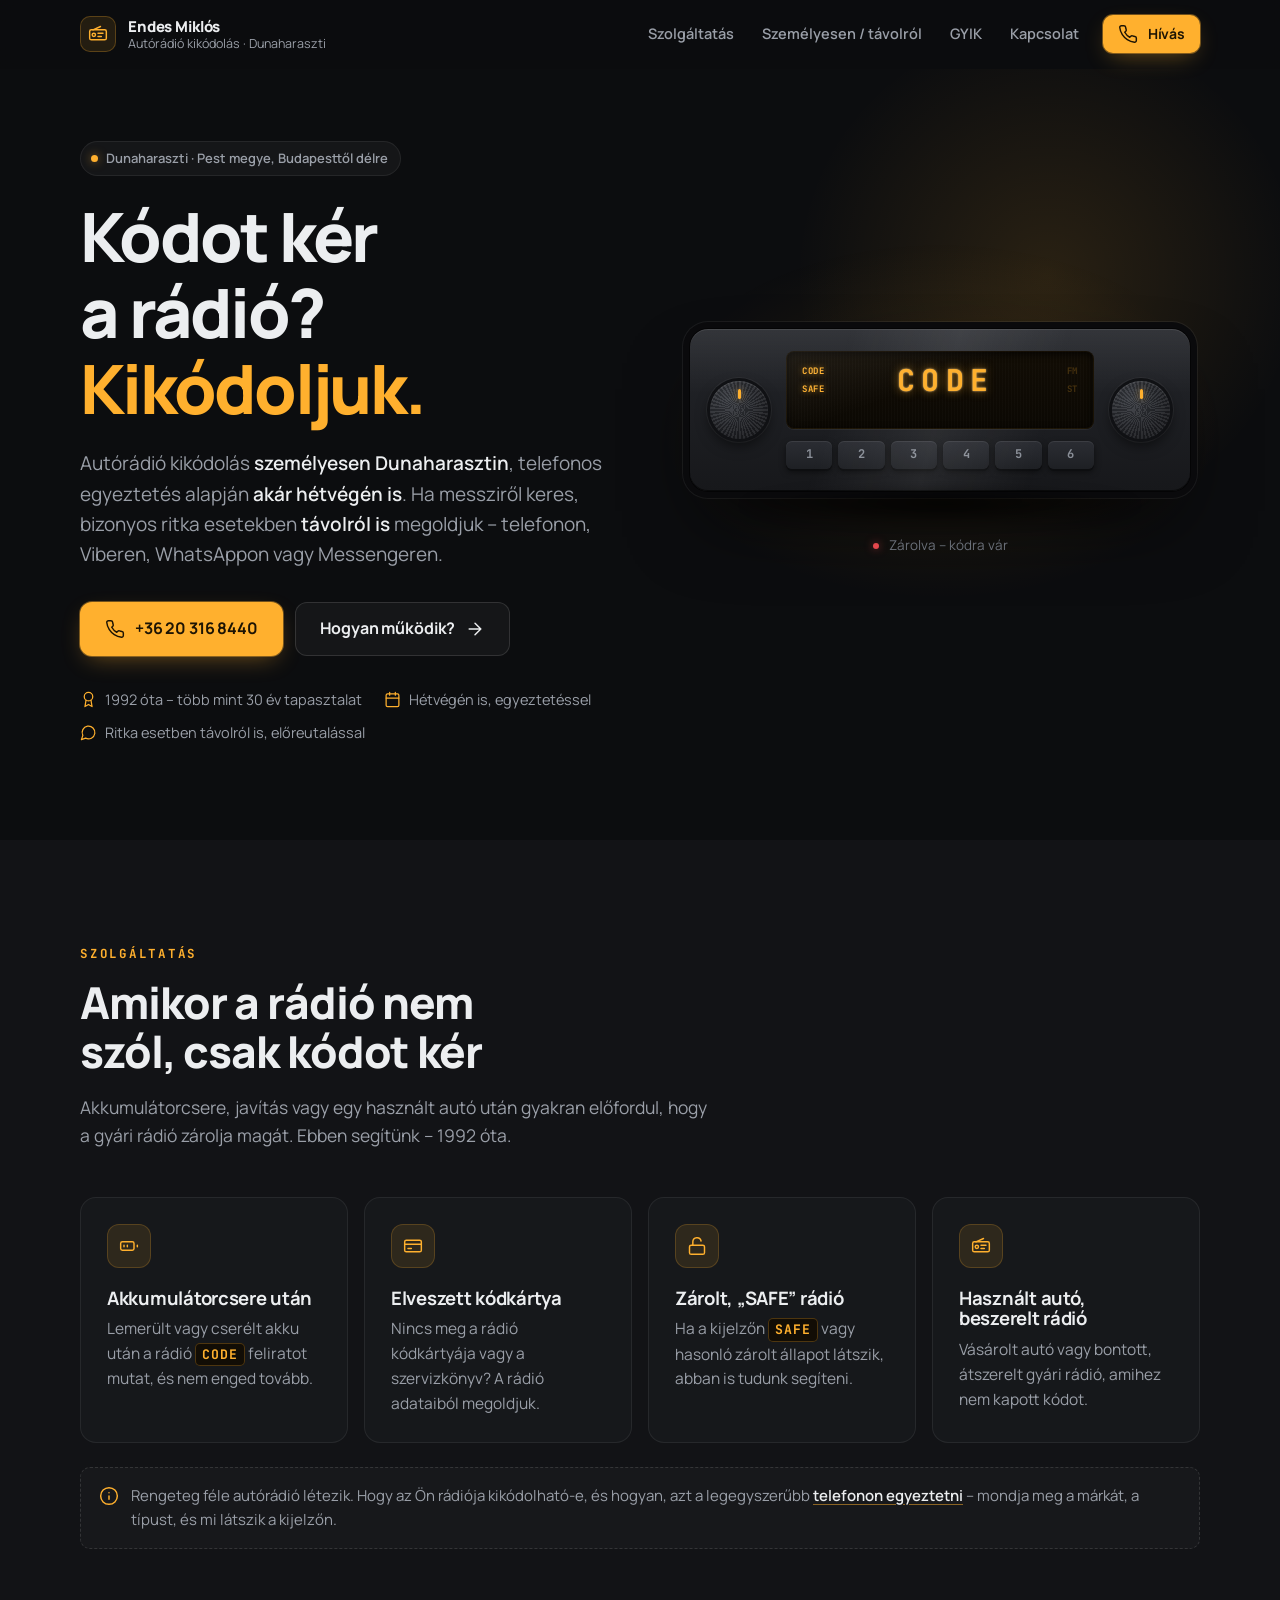
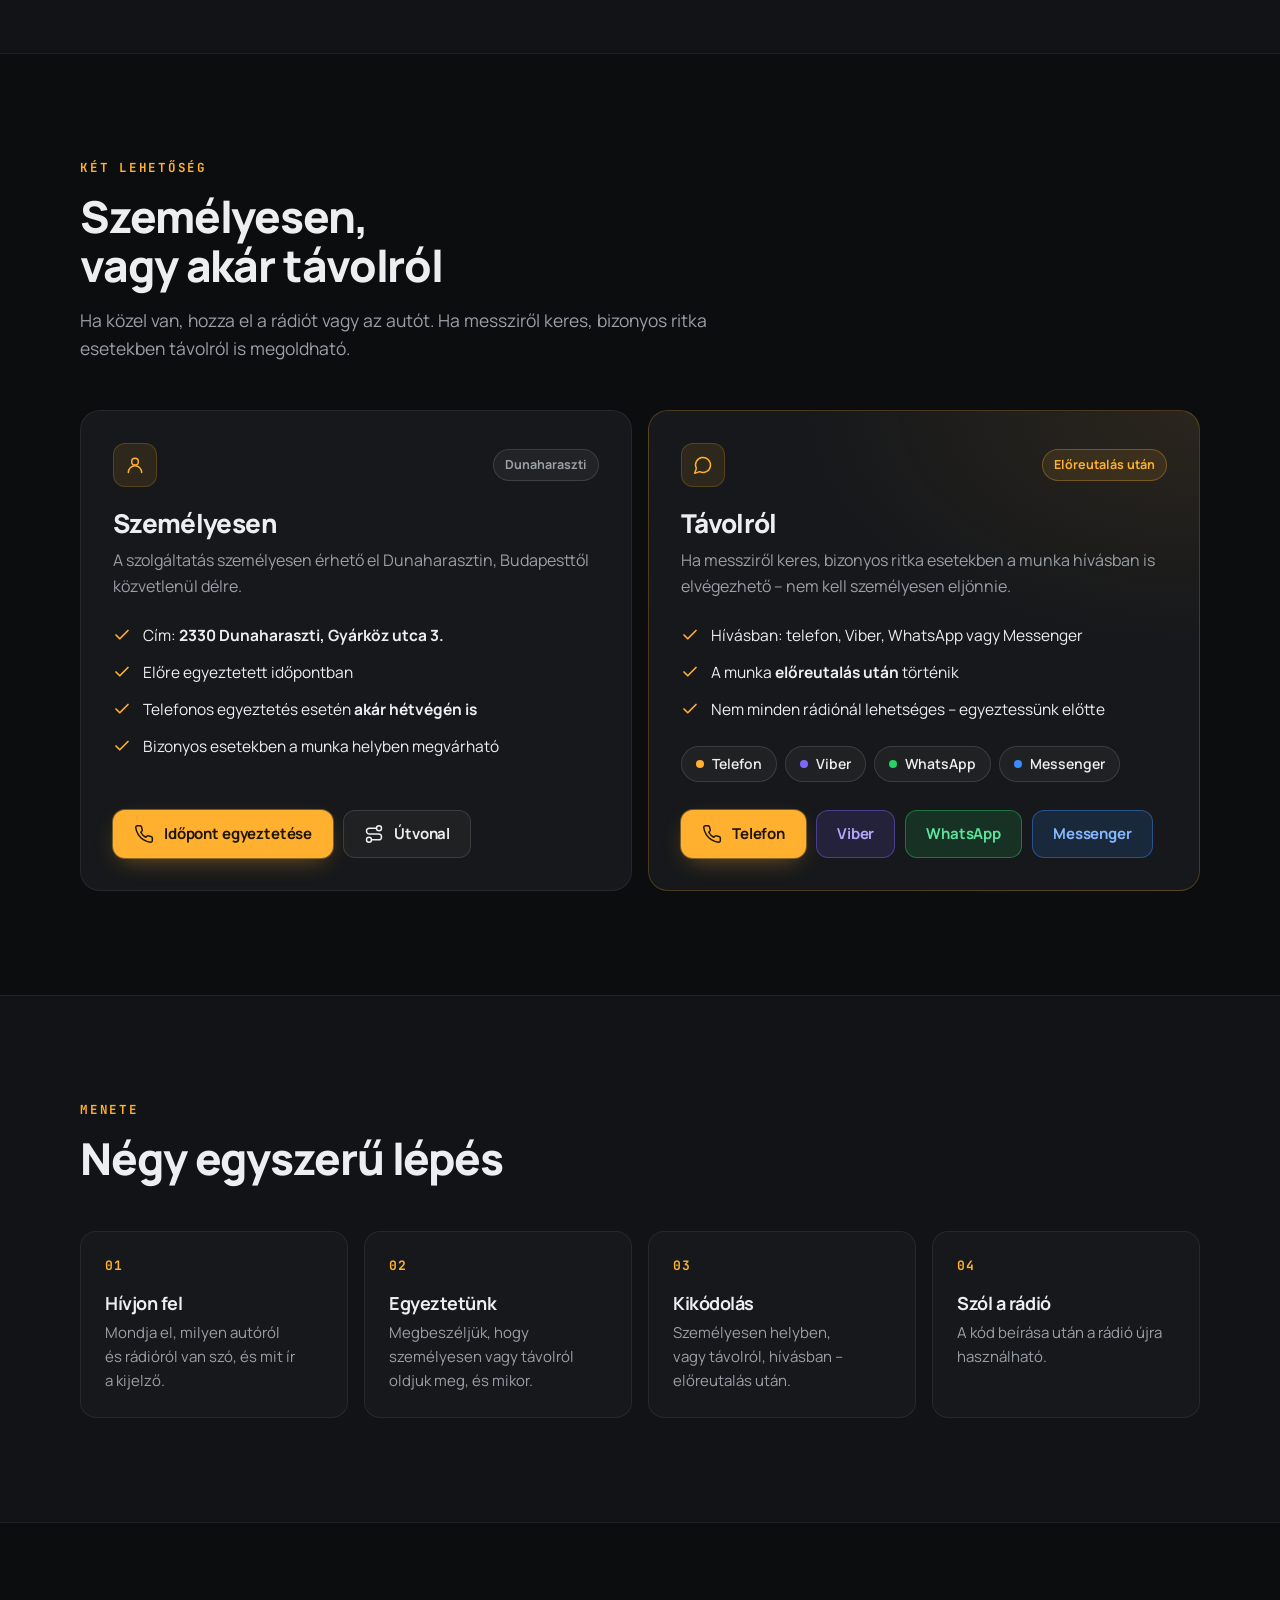
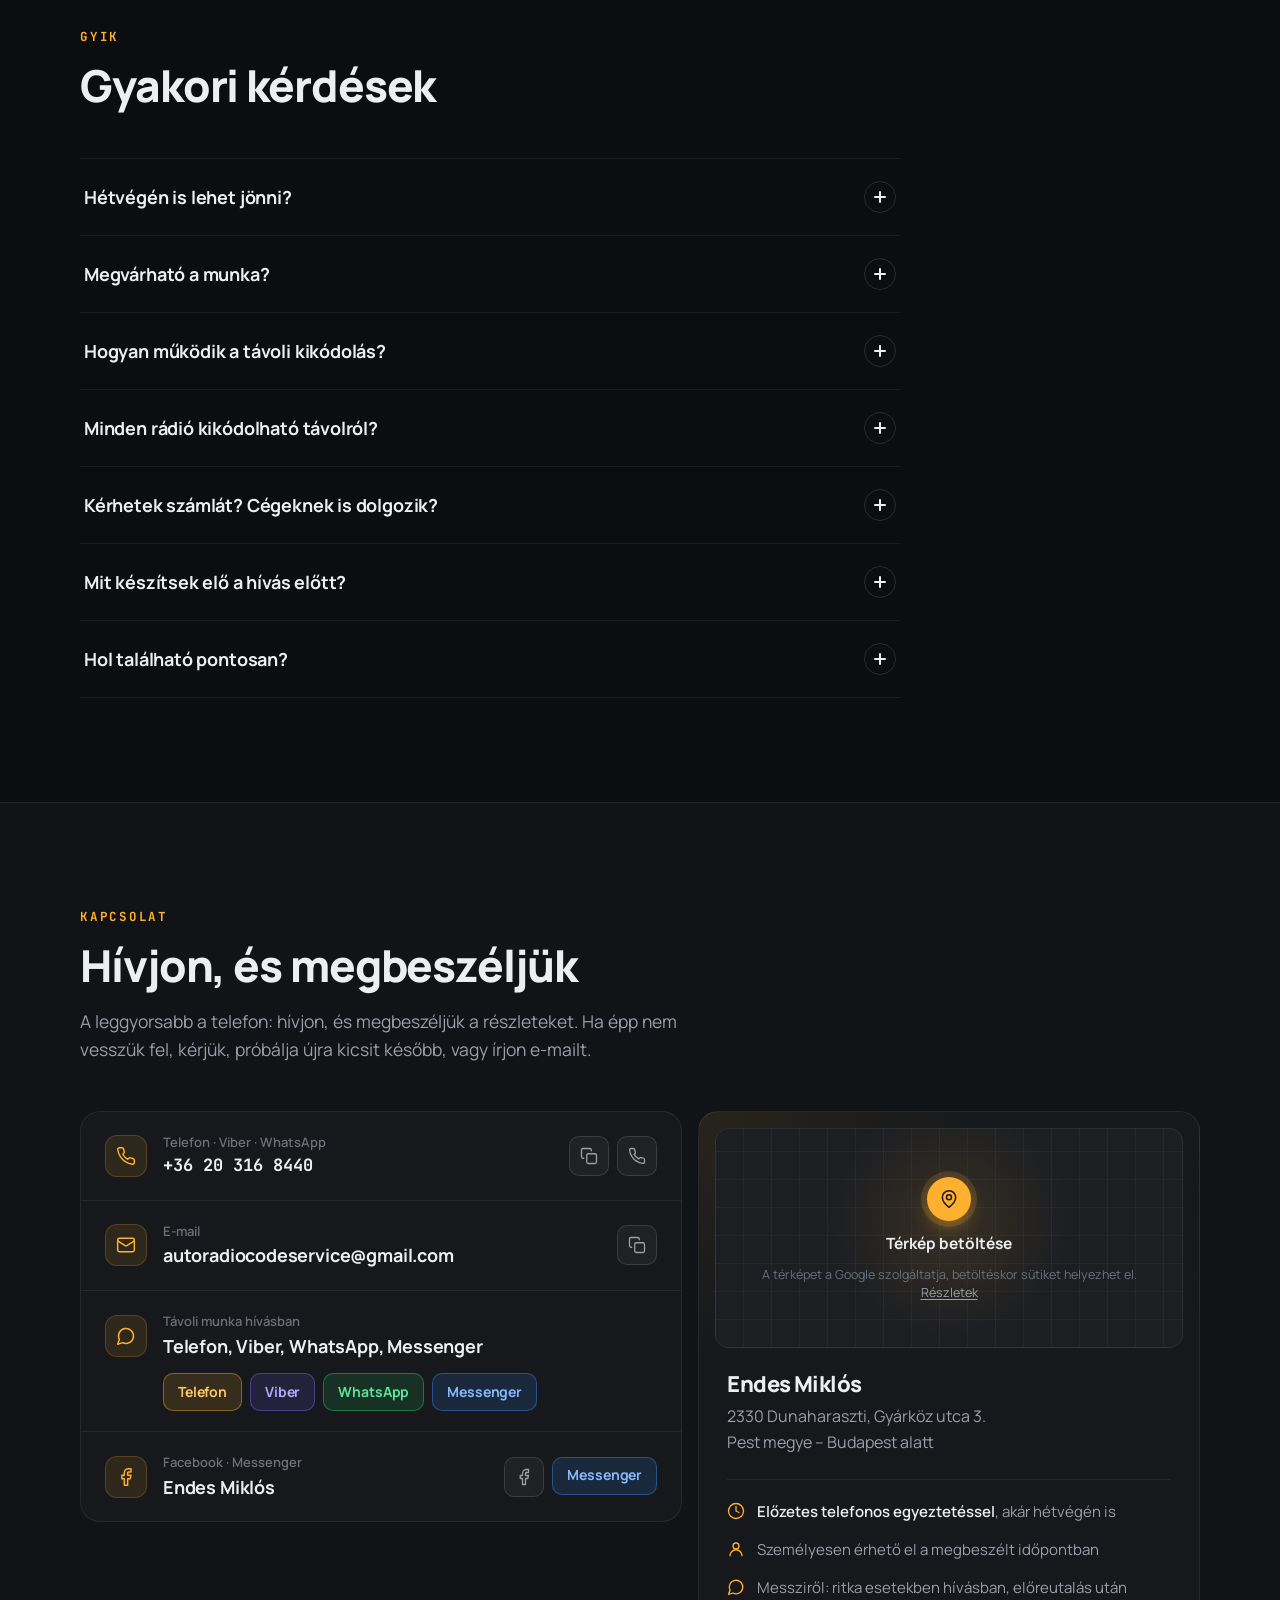
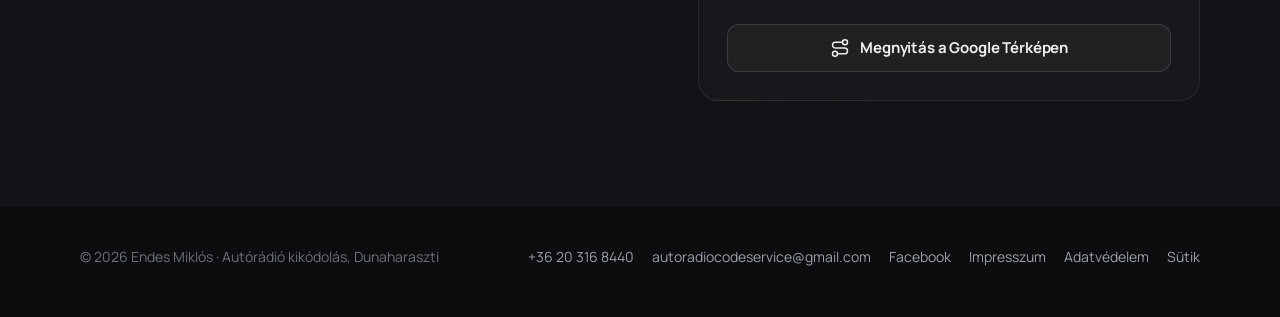
==== commit db896dc4: "Mention working since 1992 Co-Authored-By: Claude Opus 5.5 <noreply@anthropic.com>" ====
--- a/index.html
+++ b/index.html
@@ -4,7 +4,7 @@
   <meta charset="utf-8">
   <meta name="viewport" content="width=device-width, initial-scale=1, viewport-fit=cover">
   <title>Autórádió kikódolás – Endes Miklós, Dunaharaszti</title>
-  <meta name="description" content="Autórádió kikódolás Dunaharasztin, Budapesttől délre. Személyesen egyeztetett időpontban, akár hétvégén is – bizonyos ritka esetekben távolról, telefonon, Viberen, WhatsAppon vagy Messengeren, előreutalás után. Hívjon: +36 20 316 8440.">
+  <meta name="description" content="Autórádió kikódolás Dunaharasztin, Budapesttől délre, 1992 óta. Személyesen egyeztetett időpontban, akár hétvégén is – bizonyos ritka esetekben távolról, telefonon, Viberen, WhatsAppon vagy Messengeren, előreutalás után. Hívjon: +36 20 316 8440.">
   <meta name="theme-color" content="#0c0d0f">
   <meta property="og:type" content="website">
   <meta property="og:locale" content="hu_HU">
@@ -64,6 +64,7 @@
       <symbol id="i-user" viewBox="0 0 24 24"><circle cx="12" cy="8" r="4"/><path d="M4 21a8 8 0 0 1 16 0"/></symbol>
       <symbol id="i-info" viewBox="0 0 24 24"><circle cx="12" cy="12" r="10"/><path d="M12 16v-4M12 8h.01"/></symbol>
       <symbol id="i-facebook" viewBox="0 0 24 24"><path d="M18 2h-3a5 5 0 0 0-5 5v3H7v4h3v8h4v-8h3l1-4h-4V7a1 1 0 0 1 1-1h3z"/></symbol>
+      <symbol id="i-award" viewBox="0 0 24 24"><circle cx="12" cy="8" r="6"/><path d="M15.48 12.89 17 22l-5-3-5 3 1.52-9.11"/></symbol>
       <symbol id="i-route" viewBox="0 0 24 24"><circle cx="6" cy="19" r="3"/><path d="M9 19h8.5a3.5 3.5 0 0 0 0-7h-11a3.5 3.5 0 0 1 0-7H15"/><circle cx="18" cy="5" r="3"/></symbol>
     </defs>
   </svg>
@@ -121,6 +122,7 @@
             </a>
           </div>
           <ul class="hero-facts">
+            <li><svg class="icon"><use href="#i-award"/></svg>1992 óta – több mint 30 év tapasztalat</li>
             <li><svg class="icon"><use href="#i-calendar"/></svg>Hétvégén is, egyeztetéssel</li>
             <li><svg class="icon"><use href="#i-message"/></svg>Ritka esetben távolról is, előreutalással</li>
           </ul>
@@ -175,7 +177,7 @@
         <div class="section-head" data-reveal>
           <div class="kicker">Szolgáltatás</div>
           <h2>Amikor a rádió nem szól, csak kódot kér</h2>
-          <p>Akkumulátorcsere, javítás vagy egy használt autó után gyakran előfordul, hogy a gyári rádió zárolja magát. Ebben segítünk.</p>
+          <p>Akkumulátorcsere, javítás vagy egy használt autó után gyakran előfordul, hogy a gyári rádió zárolja magát. Ebben segítünk – 1992 óta.</p>
         </div>
 
         <div class="cards">
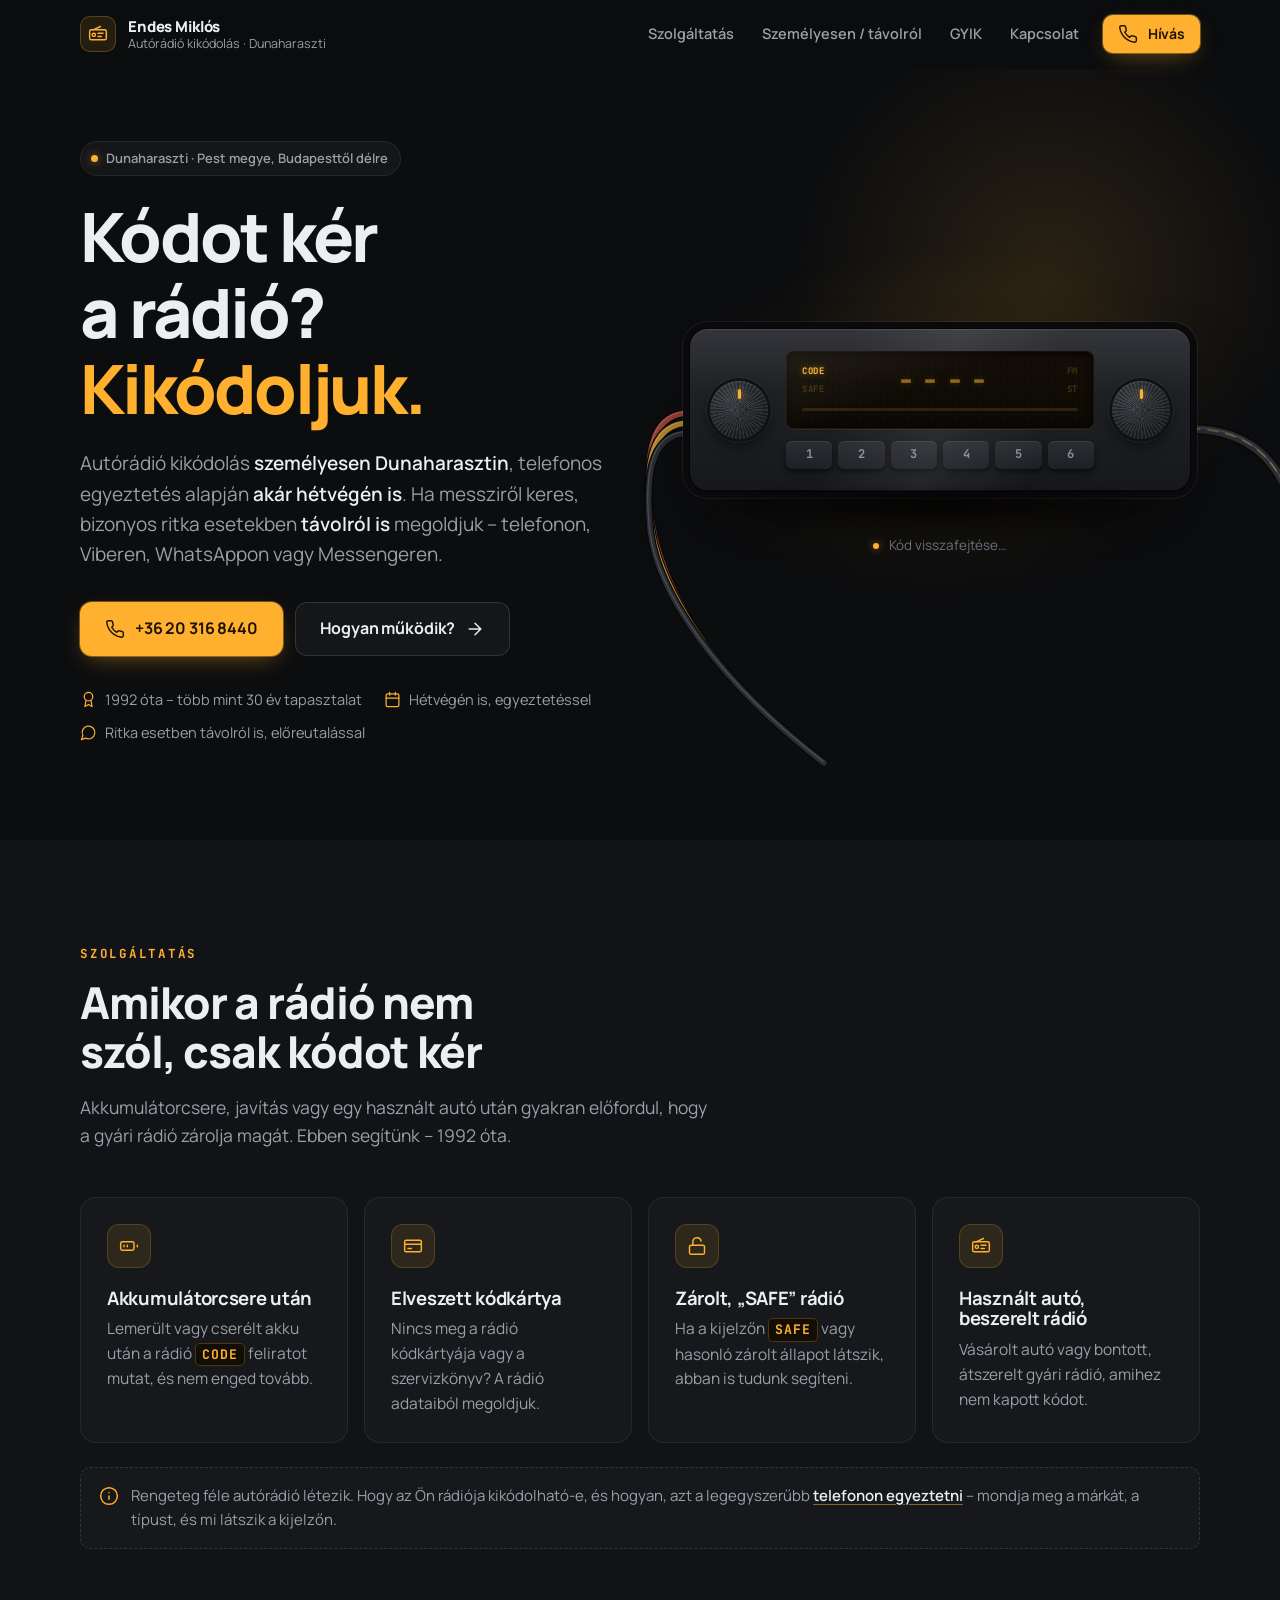
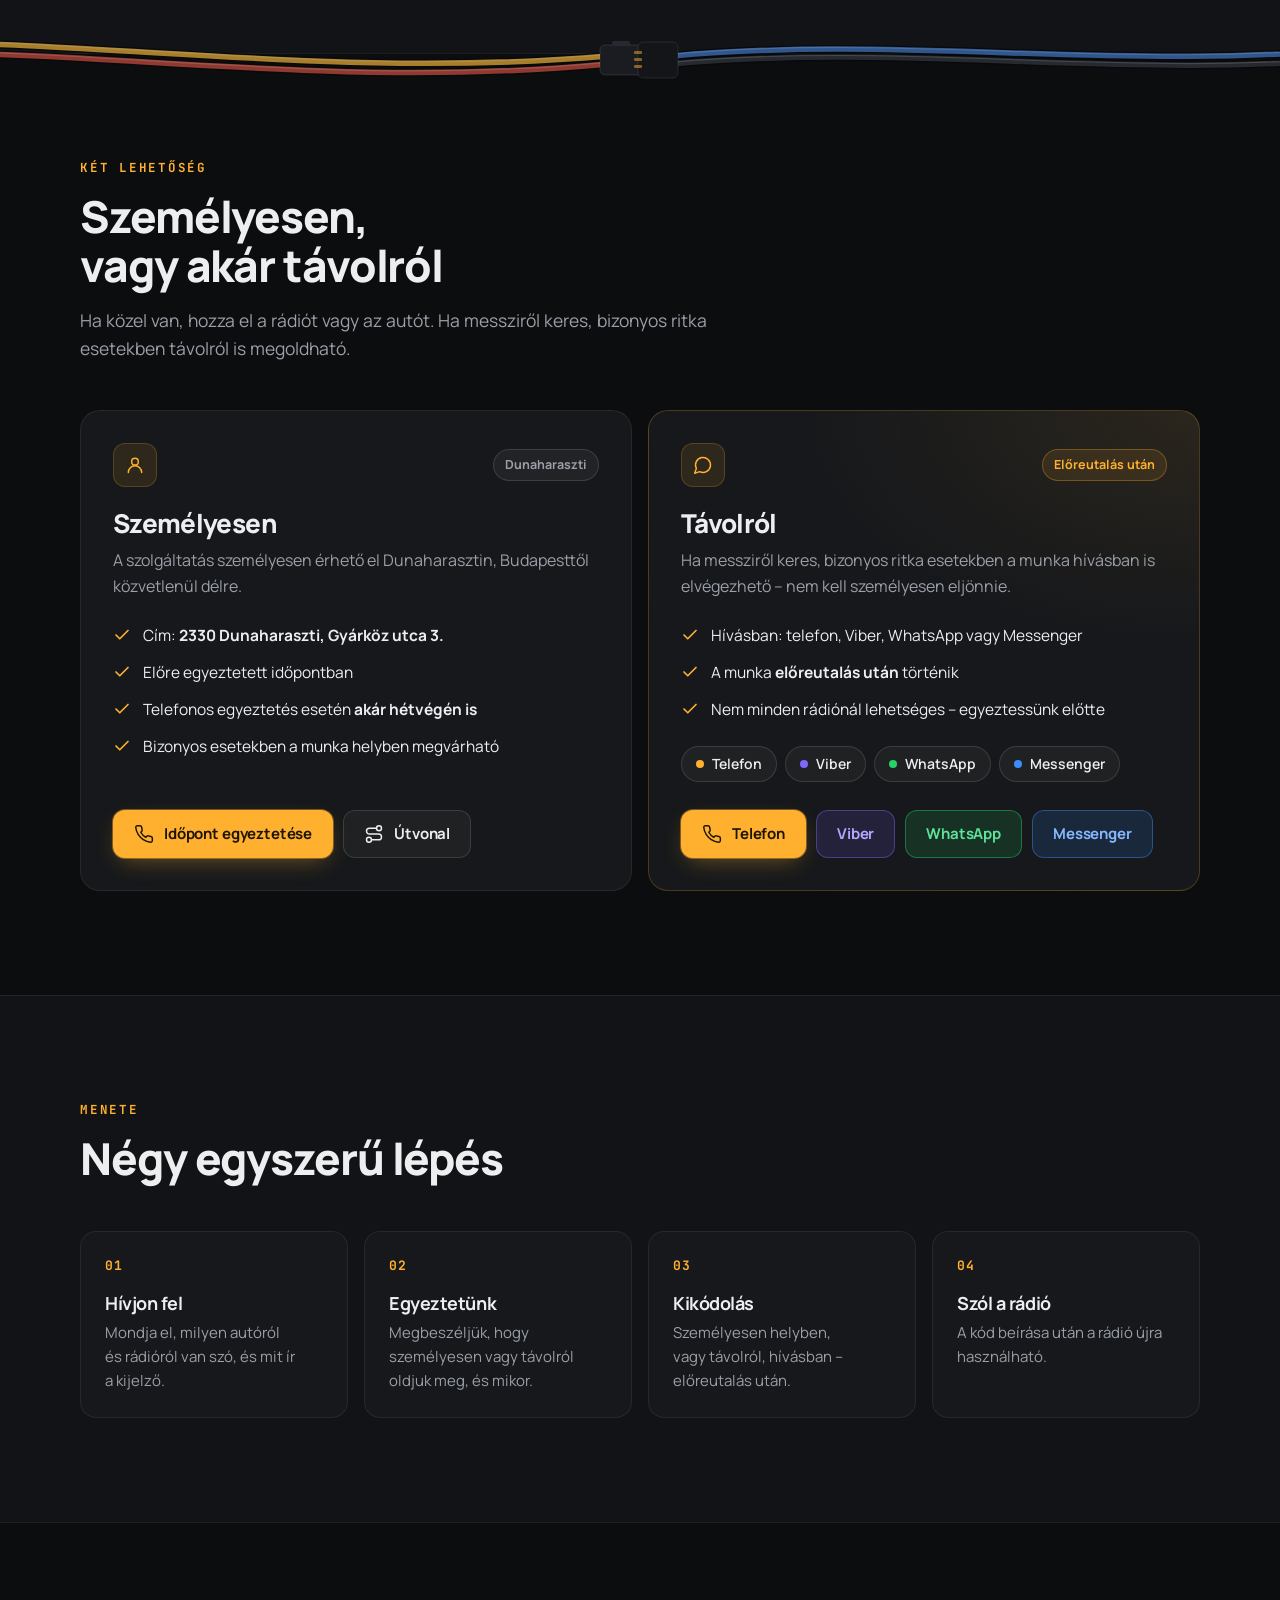
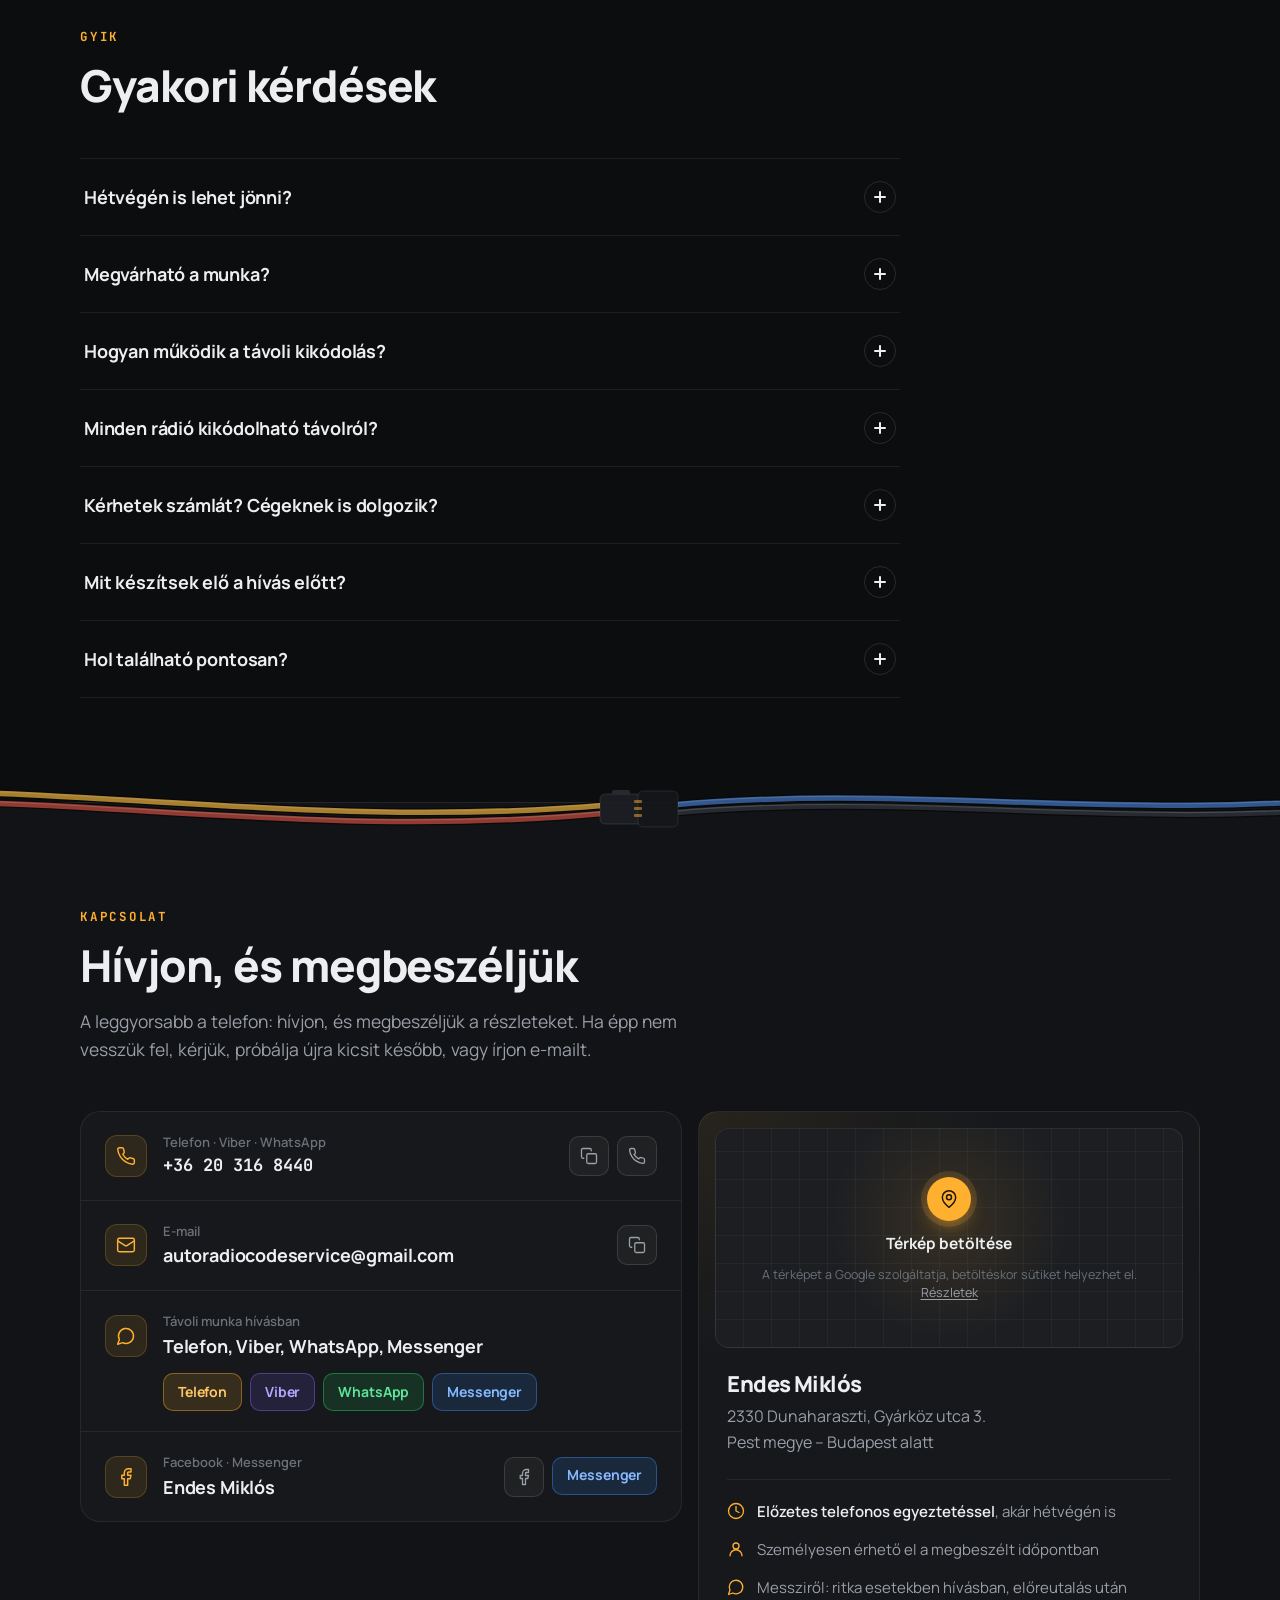
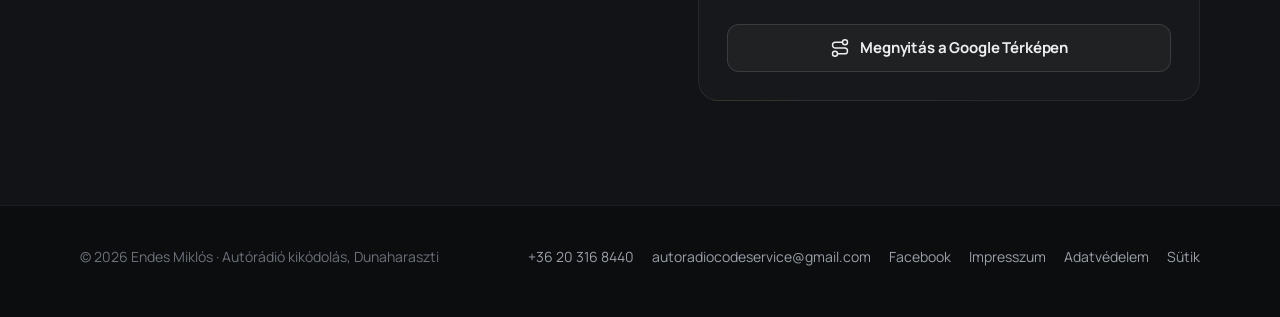
==== commit 7b381b35: "Add decorative car-wiring cables Wiring loom and antenna cable behind the hero radio (tilts with it," ====
--- a/index.html
+++ b/index.html
@@ -131,6 +131,17 @@
         <div class="stage" aria-hidden="true" data-state="locked">
           <div class="stage-glow"></div>
           <div class="tilt" id="tilt">
+            <svg class="cables" viewBox="-250 -50 1000 500" aria-hidden="true" focusable="false">
+              <path class="wire sheath" d="M 0 84 C -34 84, -46 114, -40 179 S 10 334 110 414"/><path class="wire red" d="M 0 84 C -34 84, -46 114, -40 179 S 10 334 110 414"/><path class="wire-hl" d="M 0 84 C -34 84, -46 114, -40 179 S 10 334 110 414"/><path class="pulse" pathLength="100" style="--delay:0ms" d="M 0 84 C -34 84, -46 114, -40 179 S 10 334 110 414"/>
+              <path class="wire sheath" d="M 0 94 C -34 94, -46 124, -40 189 S 20 344 122 424"/><path class="wire yellow" d="M 0 94 C -34 94, -46 124, -40 189 S 20 344 122 424"/><path class="wire-hl" d="M 0 94 C -34 94, -46 124, -40 189 S 20 344 122 424"/><path class="pulse" pathLength="100" style="--delay:350ms" d="M 0 94 C -34 94, -46 124, -40 189 S 20 344 122 424"/>
+              <path class="wire sheath" d="M 0 104 C -34 104, -46 134, -40 199 S 30 354 134 434"/><path class="wire black" d="M 0 104 C -34 104, -46 134, -40 199 S 30 354 134 434"/><path class="wire-hl" d="M 0 104 C -34 104, -46 134, -40 199 S 30 354 134 434"/><path class="pulse" pathLength="100" style="--delay:700ms" d="M 0 104 C -34 104, -46 134, -40 199 S 30 354 134 434"/>
+              <path class="wire sheath" d="M 500 100 C 575 100, 605 150, 615 235 S 640 390 700 420"/><path class="wire black thick" d="M 500 100 C 575 100, 605 150, 615 235 S 640 390 700 420"/><path class="wire-hl" d="M 500 100 C 575 100, 605 150, 615 235 S 640 390 700 420"/><path class="pulse" pathLength="100" style="--delay:200ms" d="M 500 100 C 575 100, 605 150, 615 235 S 640 390 700 420"/>
+              <path class="wire stripe" d="M 500 100 C 575 100, 605 150, 615 235 S 640 390 700 420"/>
+              <g transform="translate(700 420) rotate(28)">
+                <rect class="plug" x="-4" y="-9" width="30" height="18" rx="4"/>
+                <rect class="plug-tip" x="24" y="-4" width="14" height="8" rx="2"/>
+              </g>
+            </svg>
             <div class="waves"><i></i><i></i><i></i></div>
             <div class="radio" id="radio">
               <div class="sheen"><i id="sheen"></i></div>
@@ -212,6 +223,20 @@
 
     <!-- Modes -->
     <section class="section" id="hogyan">
+      <div class="cable-divider" aria-hidden="true">
+        <svg viewBox="0 0 1440 80" preserveAspectRatio="xMidYMid slice" focusable="false">
+          <path class="wire sheath" d="M -20 30 C 220 32, 430 66, 688 44"/><path class="wire yellow" d="M -20 30 C 220 32, 430 66, 688 44"/><path class="wire-hl" d="M -20 30 C 220 32, 430 66, 688 44"/>
+          <path class="wire sheath" d="M -20 40 C 220 42, 430 76, 688 52"/><path class="wire red" d="M -20 40 C 220 42, 430 76, 688 52"/><path class="wire-hl" d="M -20 40 C 220 42, 430 76, 688 52"/>
+          <path class="wire sheath" d="M 752 44 C 990 22, 1210 62, 1460 34"/><path class="wire blue" d="M 752 44 C 990 22, 1210 62, 1460 34"/><path class="wire-hl" d="M 752 44 C 990 22, 1210 62, 1460 34"/>
+          <path class="wire sheath" d="M 752 52 C 990 30, 1210 70, 1460 44"/><path class="wire black" d="M 752 52 C 990 30, 1210 70, 1460 44"/><path class="wire-hl" d="M 752 52 C 990 30, 1210 70, 1460 44"/>
+          <rect class="plug" x="680" y="33" width="42" height="30" rx="5"/>
+          <rect class="socket" x="718" y="30" width="40" height="36" rx="5"/>
+          <rect class="pin" x="714" y="39" width="8" height="3" rx="1"/>
+          <rect class="pin" x="714" y="46" width="8" height="3" rx="1"/>
+          <rect class="pin" x="714" y="53" width="8" height="3" rx="1"/>
+          <rect class="latch" x="692" y="29" width="18" height="5" rx="2"/>
+        </svg>
+      </div>
       <div class="container">
         <div class="section-head" data-reveal>
           <div class="kicker">Két lehetőség</div>
@@ -341,6 +366,20 @@
 
     <!-- Contact -->
     <section class="section alt" id="kapcsolat">
+      <div class="cable-divider" aria-hidden="true">
+        <svg viewBox="0 0 1440 80" preserveAspectRatio="xMidYMid slice" focusable="false">
+          <path class="wire sheath" d="M -20 30 C 220 32, 430 66, 688 44"/><path class="wire yellow" d="M -20 30 C 220 32, 430 66, 688 44"/><path class="wire-hl" d="M -20 30 C 220 32, 430 66, 688 44"/>
+          <path class="wire sheath" d="M -20 40 C 220 42, 430 76, 688 52"/><path class="wire red" d="M -20 40 C 220 42, 430 76, 688 52"/><path class="wire-hl" d="M -20 40 C 220 42, 430 76, 688 52"/>
+          <path class="wire sheath" d="M 752 44 C 990 22, 1210 62, 1460 34"/><path class="wire blue" d="M 752 44 C 990 22, 1210 62, 1460 34"/><path class="wire-hl" d="M 752 44 C 990 22, 1210 62, 1460 34"/>
+          <path class="wire sheath" d="M 752 52 C 990 30, 1210 70, 1460 44"/><path class="wire black" d="M 752 52 C 990 30, 1210 70, 1460 44"/><path class="wire-hl" d="M 752 52 C 990 30, 1210 70, 1460 44"/>
+          <rect class="plug" x="680" y="33" width="42" height="30" rx="5"/>
+          <rect class="socket" x="718" y="30" width="40" height="36" rx="5"/>
+          <rect class="pin" x="714" y="39" width="8" height="3" rx="1"/>
+          <rect class="pin" x="714" y="46" width="8" height="3" rx="1"/>
+          <rect class="pin" x="714" y="53" width="8" height="3" rx="1"/>
+          <rect class="latch" x="692" y="29" width="18" height="5" rx="2"/>
+        </svg>
+      </div>
       <div class="container">
         <div class="section-head" data-reveal>
           <div class="kicker">Kapcsolat</div>
--- a/css/styles.css
+++ b/css/styles.css
@@ -807,6 +807,73 @@
 @keyframes glow-pulse { 50% { opacity: 0.55; } }
 @keyframes lock-glow { from { text-shadow: 0 0 22px #ffd88a, 0 0 4px #fff; } }
 
+/* ---------- Cables (decorative) ---------- */
+
+.cables {
+  position: absolute;
+  left: -50%;
+  top: 0;
+  width: 200%;
+  aspect-ratio: 2 / 1;
+  margin-top: -10%; /* % of width: puts viewBox y=0 at the radio top */
+  overflow: visible;
+  pointer-events: none;
+}
+
+.wire, .wire-hl, .pulse { fill: none; stroke-linecap: round; stroke-linejoin: round; }
+.wire.sheath { stroke: #08090a; stroke-width: 8; }
+.wire { stroke-width: 5.5; }
+.wire.thick { stroke-width: 8; }
+.cables .wire.sheath:has(+ .thick) { stroke-width: 11; }
+.wire.red    { stroke: #9e3f35; }
+.wire.yellow { stroke: #b98b2f; }
+.wire.black  { stroke: #2a2d33; }
+.wire.blue   { stroke: #355f9c; }
+.wire.stripe { stroke: rgba(255, 176, 46, 0.35); stroke-width: 1.5; stroke-dasharray: 10 8; }
+.wire-hl { stroke: rgba(255, 255, 255, 0.16); stroke-width: 1.2; transform: translate(-0.8px, -1.6px); }
+
+.plug   { fill: #1d1f24; stroke: rgba(255, 255, 255, 0.12); stroke-width: 1; }
+.socket { fill: #15171a; stroke: rgba(255, 255, 255, 0.1); stroke-width: 1; }
+.plug-tip { fill: #6b6f78; }
+.pin    { fill: rgba(255, 176, 46, 0.55); }
+.latch  { fill: #2a2d33; }
+
+/* Signal pulses run along the hero cables while the radio plays */
+.pulse {
+  stroke: #ffd27a;
+  stroke-width: 3;
+  stroke-dasharray: 7 100;
+  stroke-dashoffset: 107;
+  opacity: 0;
+  transition: opacity 300ms ease;
+}
+
+.stage[data-state="playing"] .pulse {
+  opacity: 1;
+  animation: signal 1.6s linear infinite;
+  animation-delay: var(--delay, 0ms);
+}
+
+@keyframes signal { to { stroke-dashoffset: 0; } }
+
+.section { position: relative; }
+
+.cable-divider {
+  position: absolute;
+  left: 0;
+  right: 0;
+  top: -42px;
+  height: 80px;
+  pointer-events: none;
+  opacity: 0.9;
+}
+
+.cable-divider svg { display: block; width: 100%; height: 100%; }
+
+@media (prefers-reduced-motion: reduce) {
+  .stage[data-state="playing"] .pulse { animation: none; opacity: 0; }
+}
+
 /* ---------- Sections ---------- */
 
 .section { padding: 104px 0; }
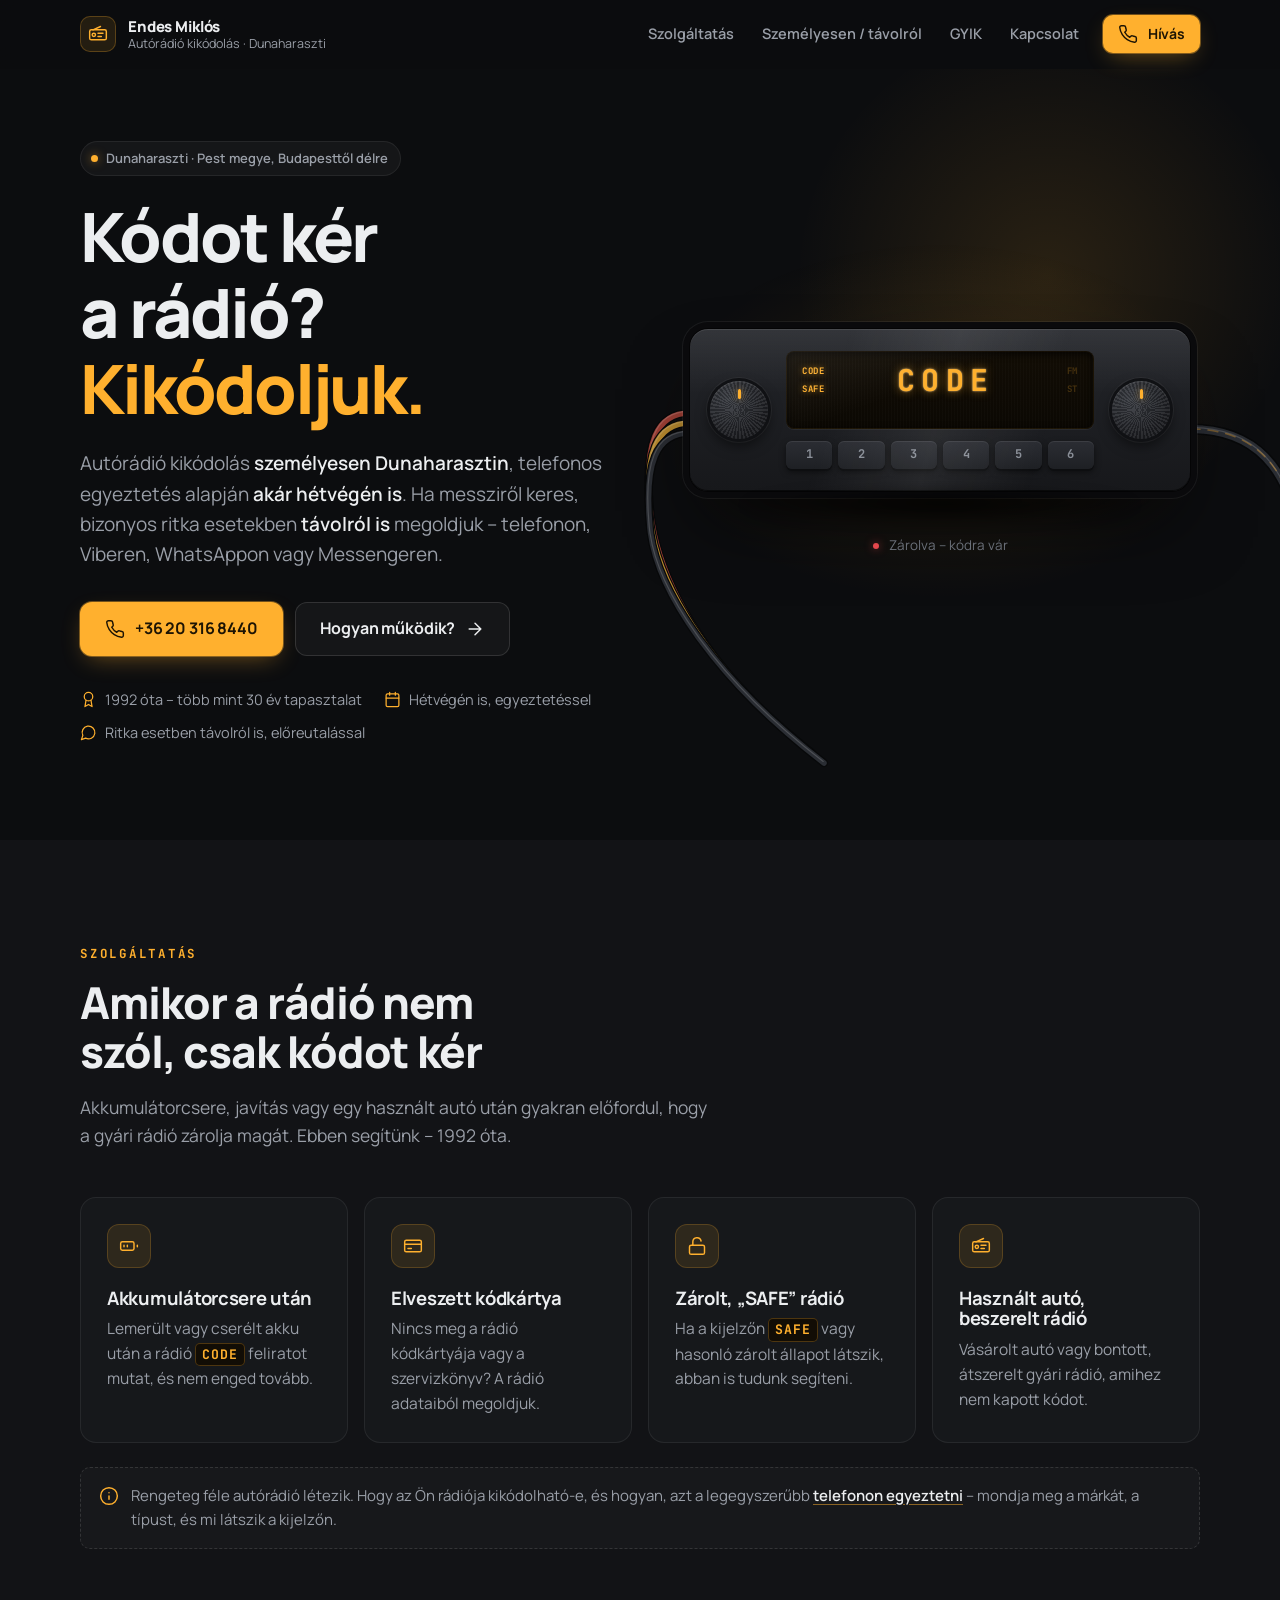
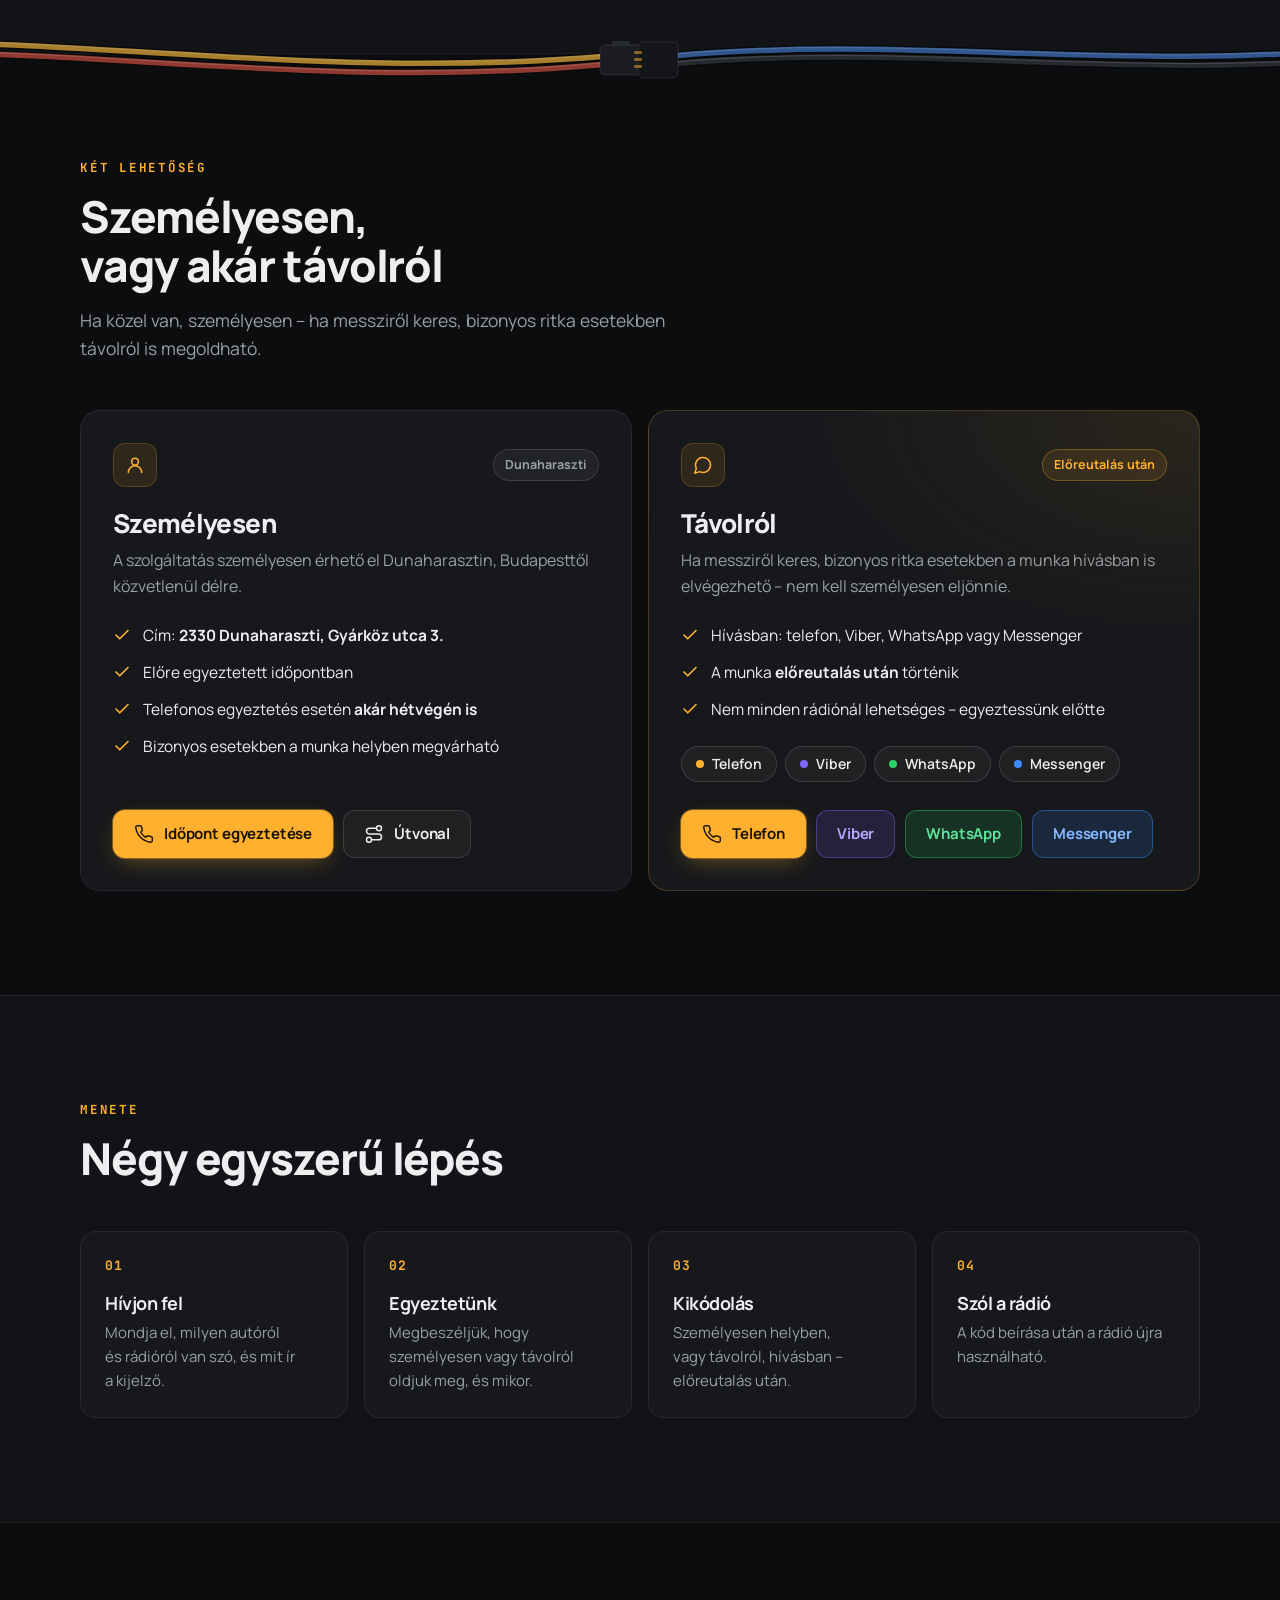
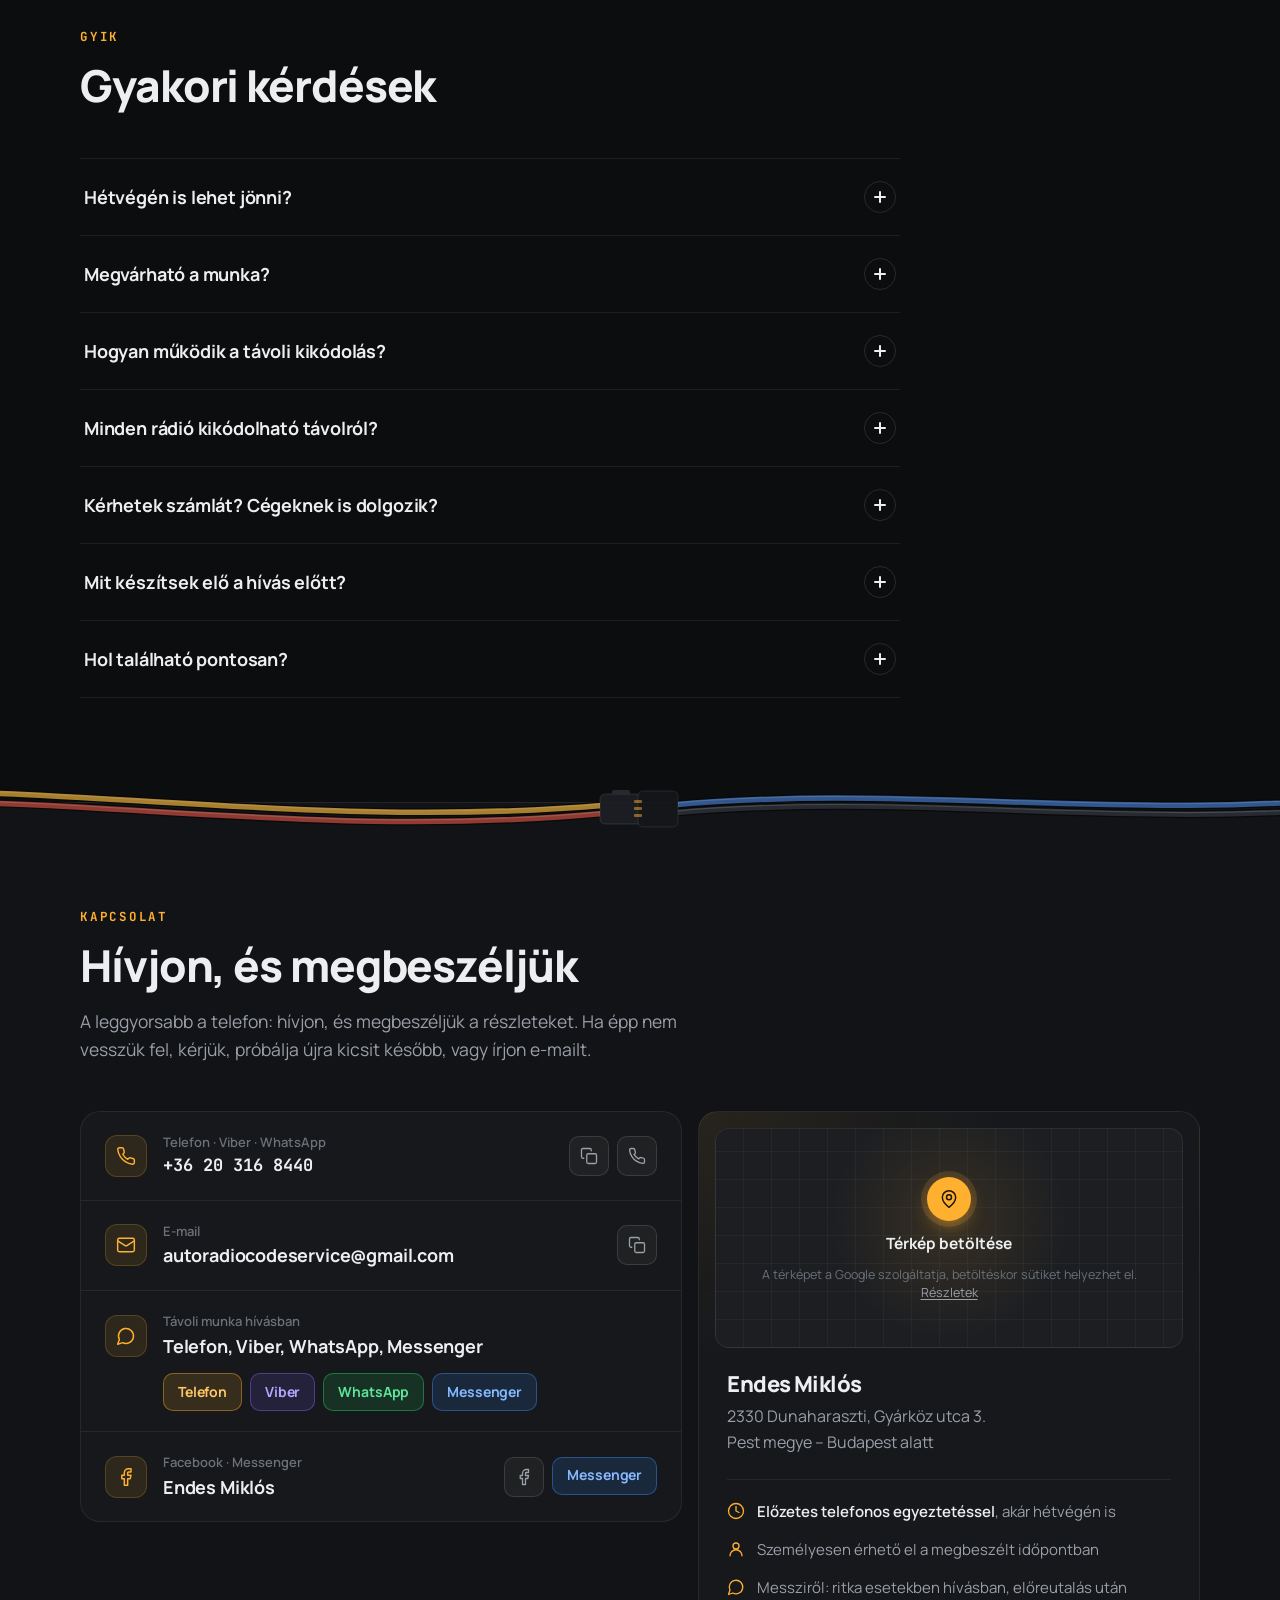
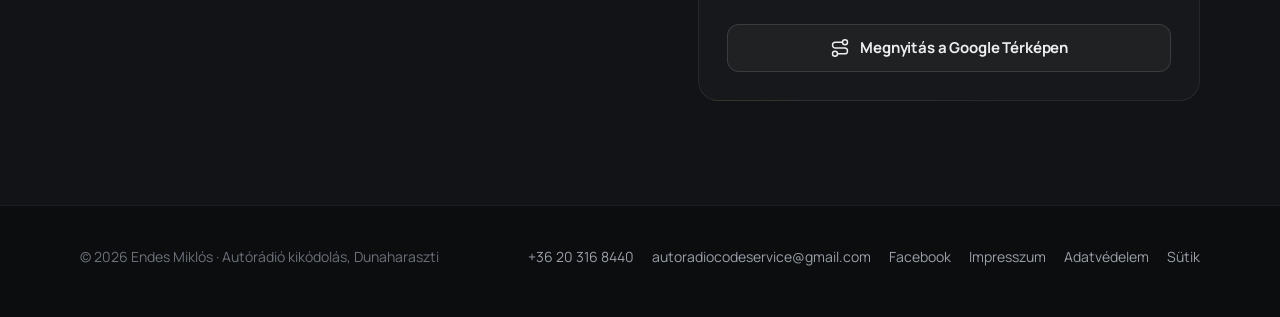
==== commit 12409489: "Shorten the two-options intro Co-Authored-By: Claude Opus 5.5 <noreply@anthropic.com>" ====
--- a/index.html
+++ b/index.html
@@ -241,7 +241,7 @@
         <div class="section-head" data-reveal>
           <div class="kicker">Két lehetőség</div>
           <h2>Személyesen, vagy akár távolról</h2>
-          <p>Ha közel van, hozza el a rádiót vagy az autót. Ha messziről keres, bizonyos ritka esetekben távolról is megoldható.</p>
+          <p>Ha közel van, személyesen – ha messziről keres, bizonyos ritka esetekben távolról is megoldható.</p>
         </div>
 
         <div class="modes">
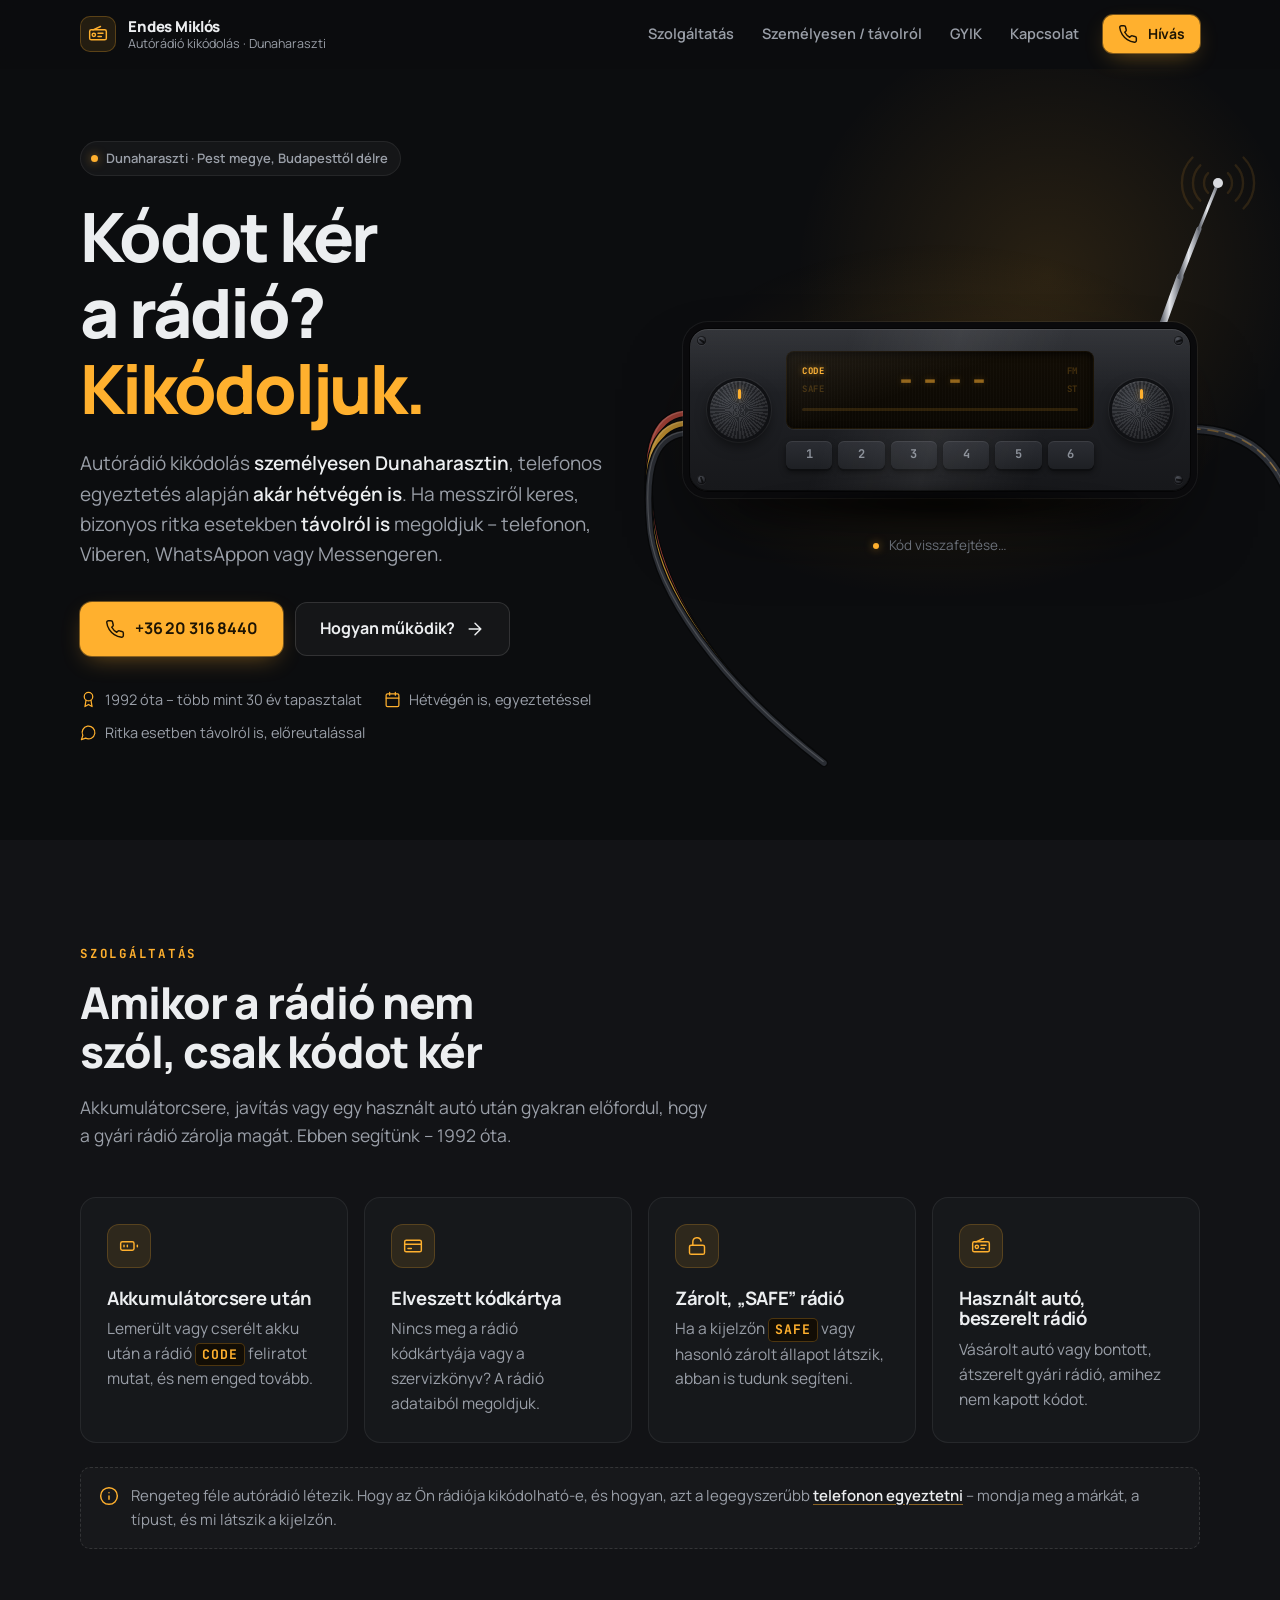
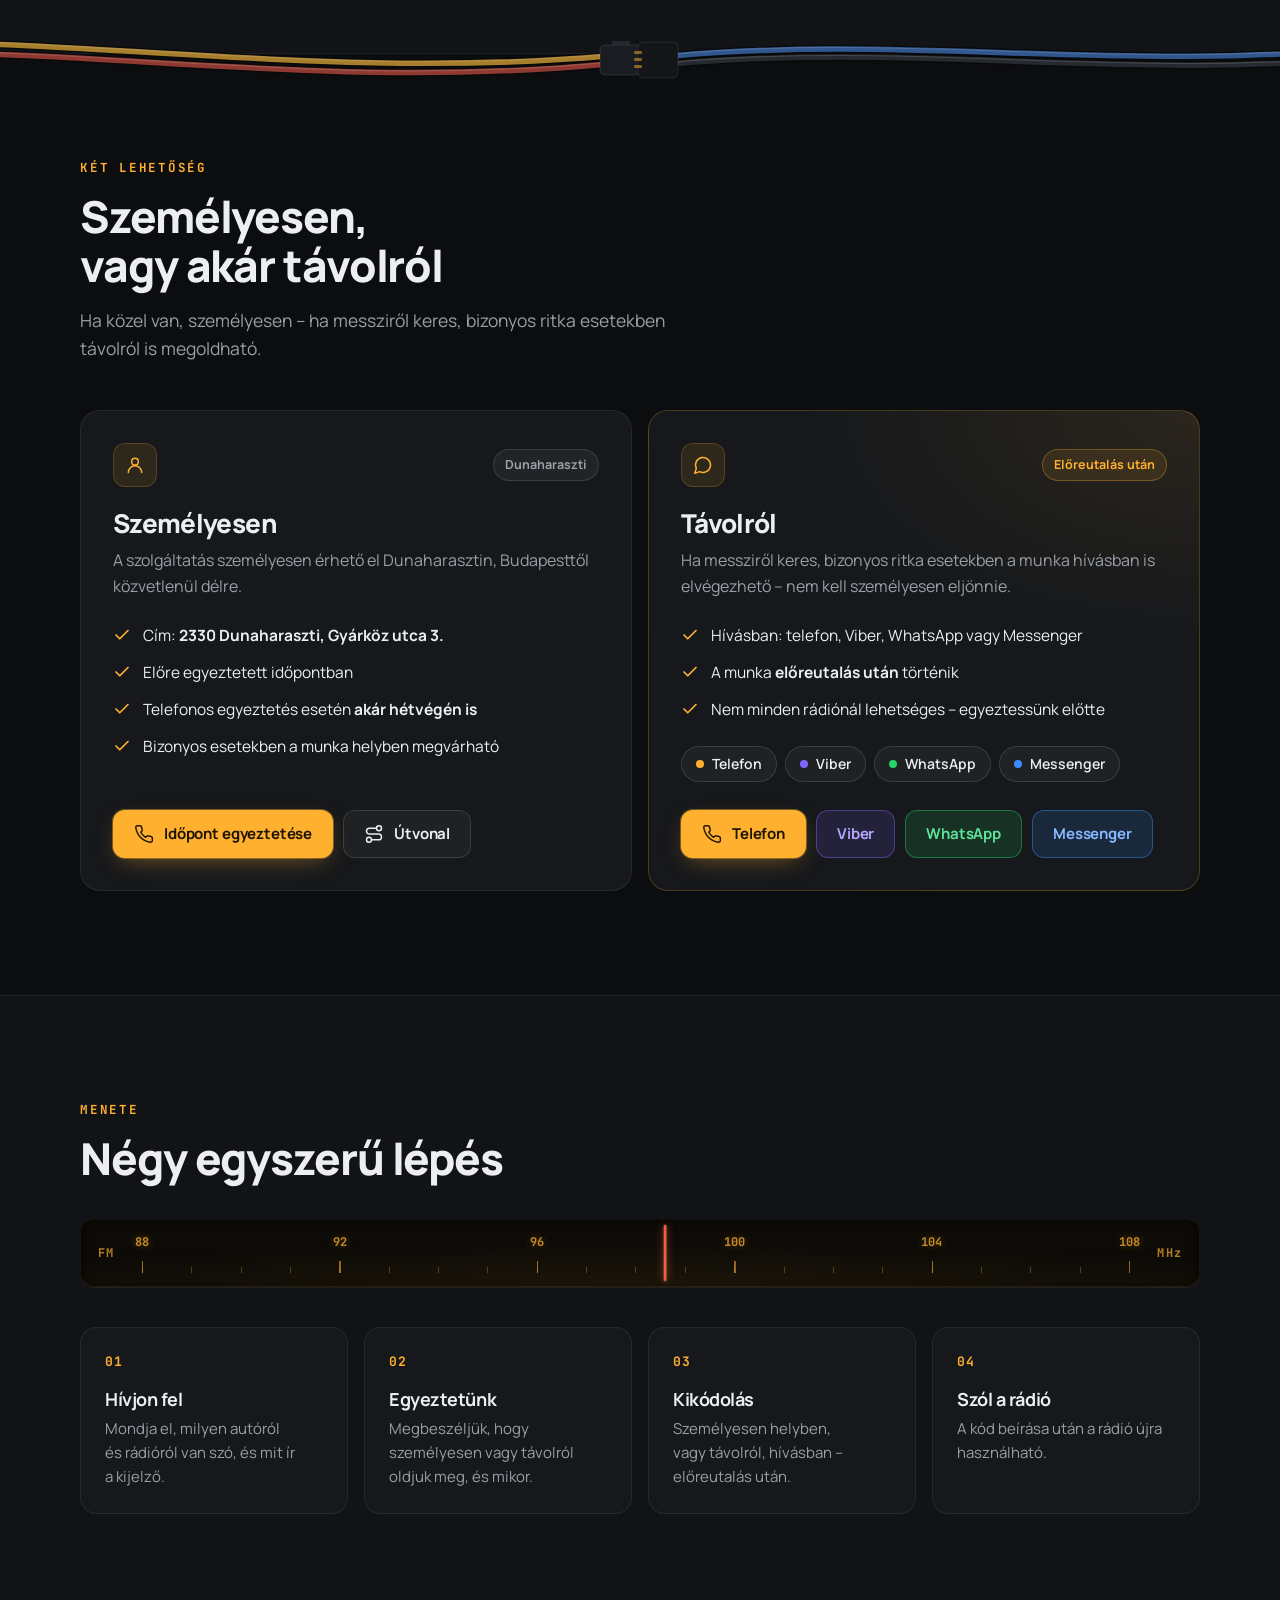
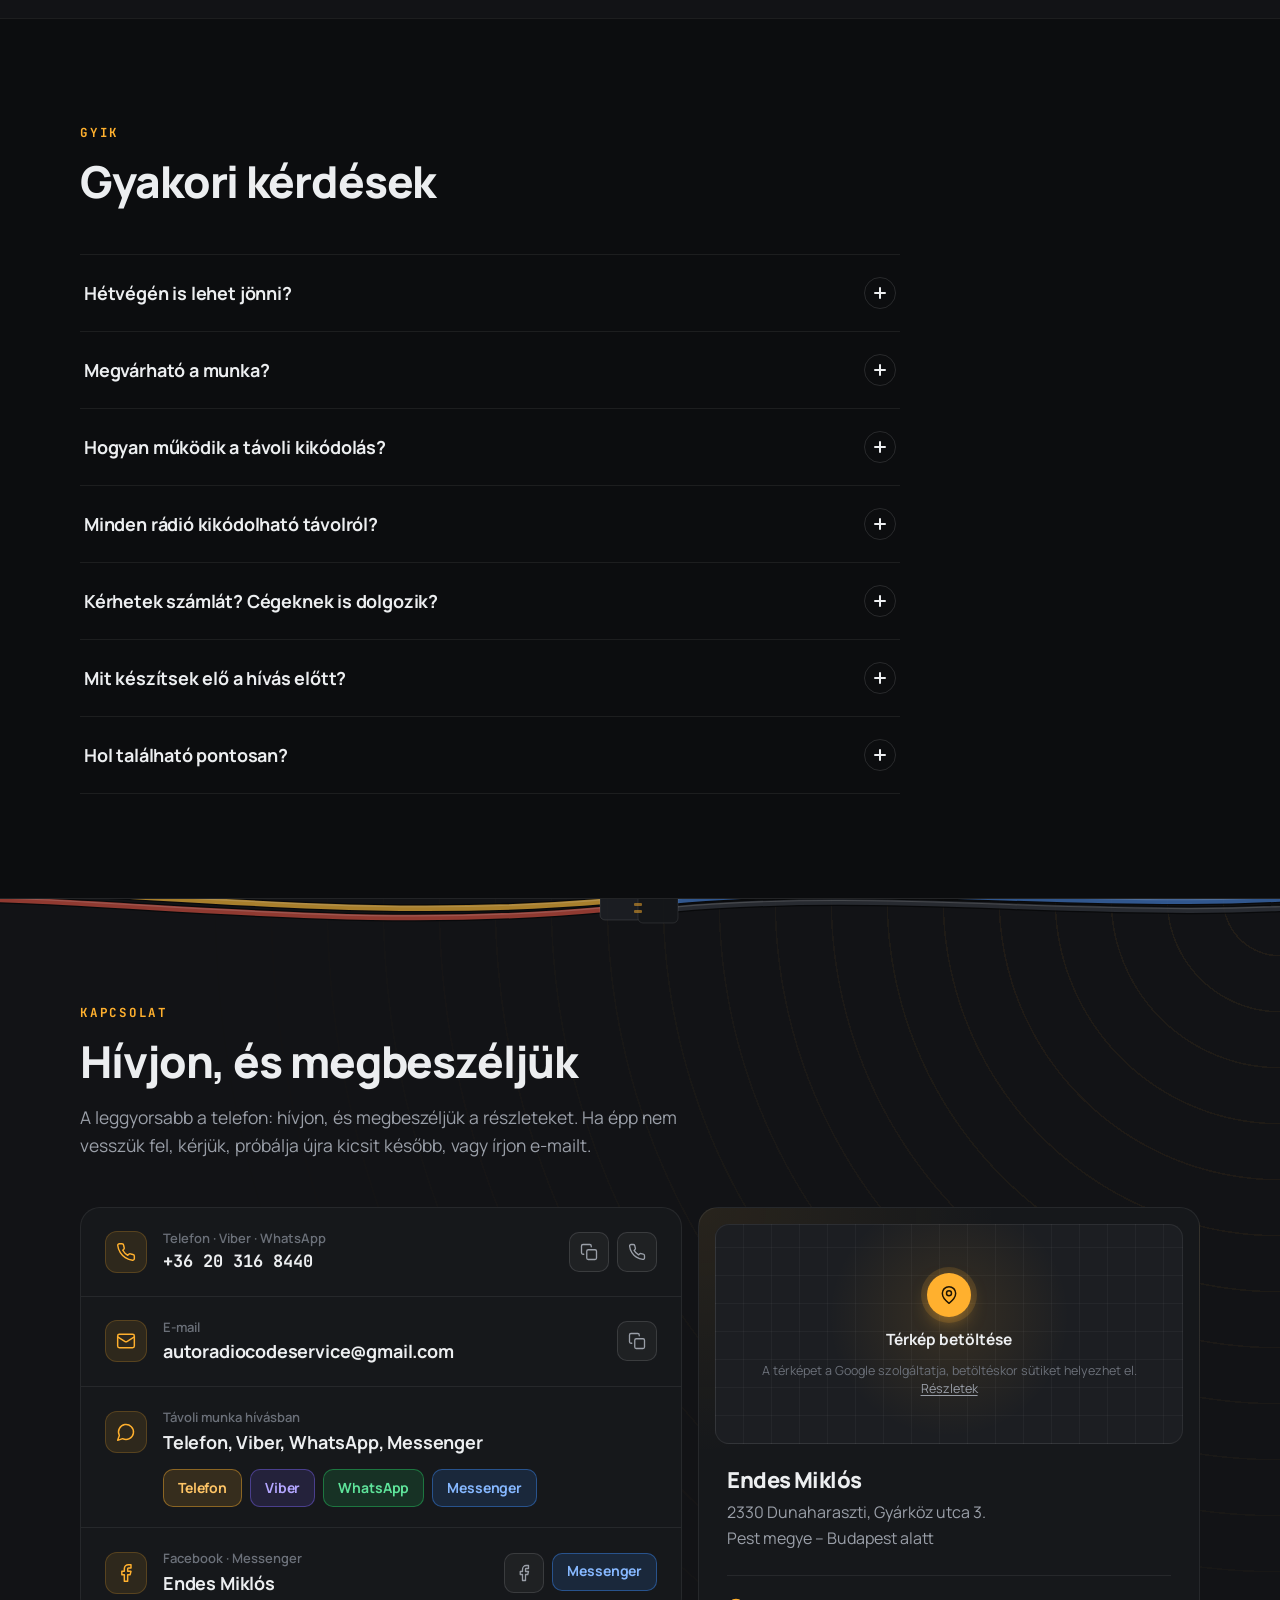
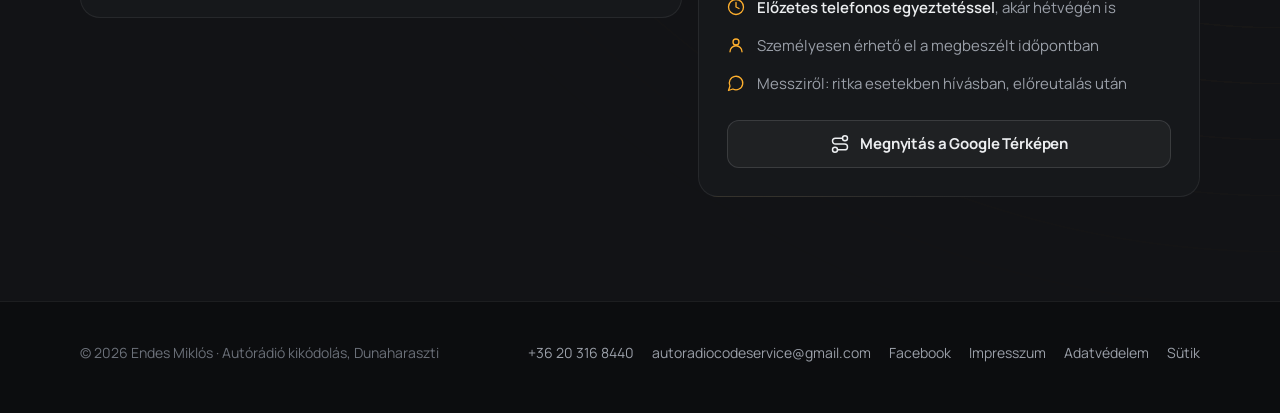
==== commit 671282b7: "Add antenna, faceplate screws, FM tuning dial and broadcast rings Telescopic antenna on the hero rad" ====
--- a/index.html
+++ b/index.html
@@ -141,10 +141,25 @@
                 <rect class="plug" x="-4" y="-9" width="30" height="18" rx="4"/>
                 <rect class="plug-tip" x="24" y="-4" width="14" height="8" rx="2"/>
               </g>
+            
+              <g class="antenna">
+                <defs>
+                  <linearGradient id="chrome" x1="0" x2="1" y1="0" y2="0">
+                    <stop offset="0" stop-color="#5d616a"/><stop offset=".45" stop-color="#e6e8ec"/><stop offset="1" stop-color="#6d717a"/>
+                  </linearGradient>
+                </defs>
+                <rect class="ant-mount" x="456" y="-6" width="30" height="12" rx="4"/>
+                <line class="ant-seg" x1="471" y1="0" x2="490" y2="-52" stroke-width="7"/>
+                <line class="ant-seg" x1="490" y1="-52" x2="509" y2="-100" stroke-width="5"/>
+                <line class="ant-seg" x1="509" y1="-100" x2="528" y2="-146" stroke-width="3.2"/>
+                <circle class="ant-tip" cx="528" cy="-146" r="5"/>
+                <path class="sig" style="--i:0" d="M 537.9 -155.9 A 14 14 0 0 1 537.9 -136.1"/><path class="sig" style="--i:0" d="M 518.1 -155.9 A 14 14 0 0 0 518.1 -136.1"/><path class="sig" style="--i:1" d="M 545.7 -163.7 A 25 25 0 0 1 545.7 -128.3"/><path class="sig" style="--i:1" d="M 510.3 -163.7 A 25 25 0 0 0 510.3 -128.3"/><path class="sig" style="--i:2" d="M 553.5 -171.5 A 36 36 0 0 1 553.5 -120.5"/><path class="sig" style="--i:2" d="M 502.5 -171.5 A 36 36 0 0 0 502.5 -120.5"/>
+              </g>
             </svg>
             <div class="waves"><i></i><i></i><i></i></div>
             <div class="radio" id="radio">
               <div class="sheen"><i id="sheen"></i></div>
+              <span class="screw tl"></span><span class="screw tr"></span><span class="screw bl"></span><span class="screw br"></span>
               <div class="knob left"><span class="knob-cap" id="knob-left"></span></div>
               <div class="radio-center">
                 <div class="lcd">
@@ -300,6 +315,15 @@
           <div class="kicker">Menete</div>
           <h2>Négy egyszerű lépés</h2>
         </div>
+        <div class="dial" aria-hidden="true" data-reveal>
+          <span class="dial-band">FM</span>
+          <div class="dial-inner">
+            <div class="dial-ticks"></div>
+            <div class="dial-labels"><span style="left:0.0%">88</span><span style="left:20.0%">92</span><span style="left:40.0%">96</span><span style="left:60.0%">100</span><span style="left:80.0%">104</span><span style="left:100.0%">108</span></div>
+            <div class="dial-needle"></div>
+          </div>
+          <span class="dial-unit">MHz</span>
+        </div>
         <ol class="steps">
           <li class="step" data-reveal style="--delay:0ms">
             <h3>Hívjon fel</h3>
@@ -365,7 +389,7 @@
     </section>
 
     <!-- Contact -->
-    <section class="section alt" id="kapcsolat">
+    <section class="section alt has-rings" id="kapcsolat">
       <div class="cable-divider" aria-hidden="true">
         <svg viewBox="0 0 1440 80" preserveAspectRatio="xMidYMid slice" focusable="false">
           <path class="wire sheath" d="M -20 30 C 220 32, 430 66, 688 44"/><path class="wire yellow" d="M -20 30 C 220 32, 430 66, 688 44"/><path class="wire-hl" d="M -20 30 C 220 32, 430 66, 688 44"/>
--- a/css/styles.css
+++ b/css/styles.css
@@ -874,6 +874,175 @@
   .stage[data-state="playing"] .pulse { animation: none; opacity: 0; }
 }
 
+/* ---------- More decoration: antenna, screws, FM dial, broadcast rings ---------- */
+
+.ant-mount { fill: #1b1c20; stroke: rgba(255, 255, 255, 0.1); }
+.ant-seg { stroke: url(#chrome); stroke-linecap: round; }
+.ant-tip { fill: #d9dbe0; }
+
+.sig {
+  fill: none;
+  stroke: var(--amber);
+  stroke-width: 2.4;
+  stroke-linecap: round;
+  opacity: 0.12;
+}
+
+.stage[data-state="playing"] .sig {
+  animation: broadcast 1.8s ease-out infinite;
+  animation-delay: calc(var(--i) * 220ms);
+}
+
+@keyframes broadcast {
+  0%   { opacity: 0.12; }
+  25%  { opacity: 1; }
+  100% { opacity: 0.12; }
+}
+
+.stage[data-state="playing"] .ant-tip { fill: #ffd27a; }
+
+.screw {
+  position: absolute;
+  width: 9px;
+  height: 9px;
+  border-radius: 50%;
+  background: radial-gradient(circle at 35% 30%, #50535b, #1c1d21 75%);
+  box-shadow: inset 0 0 0 1px rgba(0, 0, 0, 0.55), 0 1px 0 rgba(255, 255, 255, 0.06);
+}
+
+.screw::after {
+  content: "";
+  position: absolute;
+  left: 1.5px;
+  right: 1.5px;
+  top: 50%;
+  height: 1.5px;
+  margin-top: -0.75px;
+  background: rgba(0, 0, 0, 0.7);
+  transform: rotate(var(--r, 35deg));
+}
+
+.screw.tl { top: 7px; left: 7px; }
+.screw.tr { top: 7px; right: 7px; --r: -20deg; }
+.screw.bl { bottom: 7px; left: 7px; --r: 70deg; }
+.screw.br { bottom: 7px; right: 7px; --r: 10deg; }
+
+/* Analog FM tuning dial */
+.dial {
+  position: relative;
+  display: flex;
+  align-items: center;
+  gap: 16px;
+  margin: -12px 0 40px;
+  padding: 14px 18px;
+  border-radius: 14px;
+  background:
+    radial-gradient(120% 140% at 50% 120%, rgba(255, 176, 46, 0.1), transparent 60%),
+    linear-gradient(180deg, #0e0c08, #0a0906);
+  box-shadow:
+    inset 0 2px 10px rgba(0, 0, 0, 0.8),
+    inset 0 0 0 1px rgba(255, 176, 46, 0.14),
+    0 1px 0 rgba(255, 255, 255, 0.05);
+  overflow: hidden;
+}
+
+.dial-band, .dial-unit {
+  font-family: var(--mono);
+  font-size: 12px;
+  font-weight: 700;
+  letter-spacing: 0.1em;
+  color: rgba(255, 176, 46, 0.7);
+}
+
+.dial-inner { position: relative; flex: 1; height: 40px; margin: 0 12px; }
+
+.dial-ticks {
+  position: absolute;
+  left: 0;
+  right: 0;
+  bottom: 0;
+  height: 12px;
+  background:
+    repeating-linear-gradient(90deg, rgba(255, 176, 46, 0.55) 0 1.5px, transparent 1.5px 20%) 0 0 / 100% 100% no-repeat,
+    repeating-linear-gradient(90deg, rgba(255, 176, 46, 0.3) 0 1px, transparent 1px 5%) 0 6px / 100% 6px no-repeat;
+  box-shadow: 1.5px 0 0 0 transparent;
+}
+
+.dial-ticks::after { /* last major tick at 108 */
+  content: "";
+  position: absolute;
+  right: -1px;
+  top: 0;
+  bottom: 0;
+  width: 1.5px;
+  background: rgba(255, 176, 46, 0.55);
+}
+
+.dial-labels span {
+  position: absolute;
+  top: 0;
+  translate: -50% 0;
+  font-family: var(--mono);
+  font-size: 12px;
+  font-weight: 700;
+  color: rgba(255, 176, 46, 0.75);
+  text-shadow: 0 0 8px rgba(255, 176, 46, 0.35);
+}
+
+/* Full-width layer, so translateX(%) maps onto the scale */
+.dial-needle {
+  position: absolute;
+  inset: -8px 0;
+  transform: translateX(8%);
+  transition: transform 1.8s var(--ease-in-out) 300ms;
+}
+
+.dial-needle::before {
+  content: "";
+  position: absolute;
+  left: -1px;
+  top: 0;
+  bottom: 0;
+  width: 2px;
+  border-radius: 1px;
+  background: #ff5a3c;
+  box-shadow: 0 0 8px rgba(255, 90, 60, 0.8), 0 0 2px #ffb4a3;
+}
+
+.js .dial[data-visible="true"] .dial-needle,
+html:not(.js) .dial-needle { transform: translateX(53%); } /* 98.6 MHz */
+
+/* Broadcast rings behind the contact section */
+.has-rings { overflow: clip; }
+
+.has-rings::before {
+  content: "";
+  position: absolute;
+  inset: 0;
+  background: repeating-radial-gradient(circle at 100% 0%, rgba(255, 176, 46, 0.07) 0 1.5px, transparent 1.5px 56px);
+  -webkit-mask-image: radial-gradient(circle at 100% 0%, #000 0, transparent 70%);
+  mask-image: radial-gradient(circle at 100% 0%, #000 0, transparent 70%);
+  pointer-events: none;
+}
+
+.has-rings > .container { position: relative; }
+
+@media (max-width: 520px) {
+  .screw { width: 7px; height: 7px; }
+  .screw.tl, .screw.tr { top: 5px; }
+  .screw.bl, .screw.br { bottom: 5px; }
+  .screw.tl, .screw.bl { left: 5px; }
+  .screw.tr, .screw.br { right: 5px; }
+  .dial { gap: 10px; padding: 12px; }
+  .dial-inner { margin: 0 8px; }
+  .dial-labels span { font-size: 10.5px; }
+}
+
+@media (prefers-reduced-motion: reduce) {
+  .stage[data-state="playing"] .sig { animation: none; opacity: 0.8; }
+  .dial-needle { transition: none; }
+}
+
 /* ---------- Sections ---------- */
 
 .section { padding: 104px 0; }
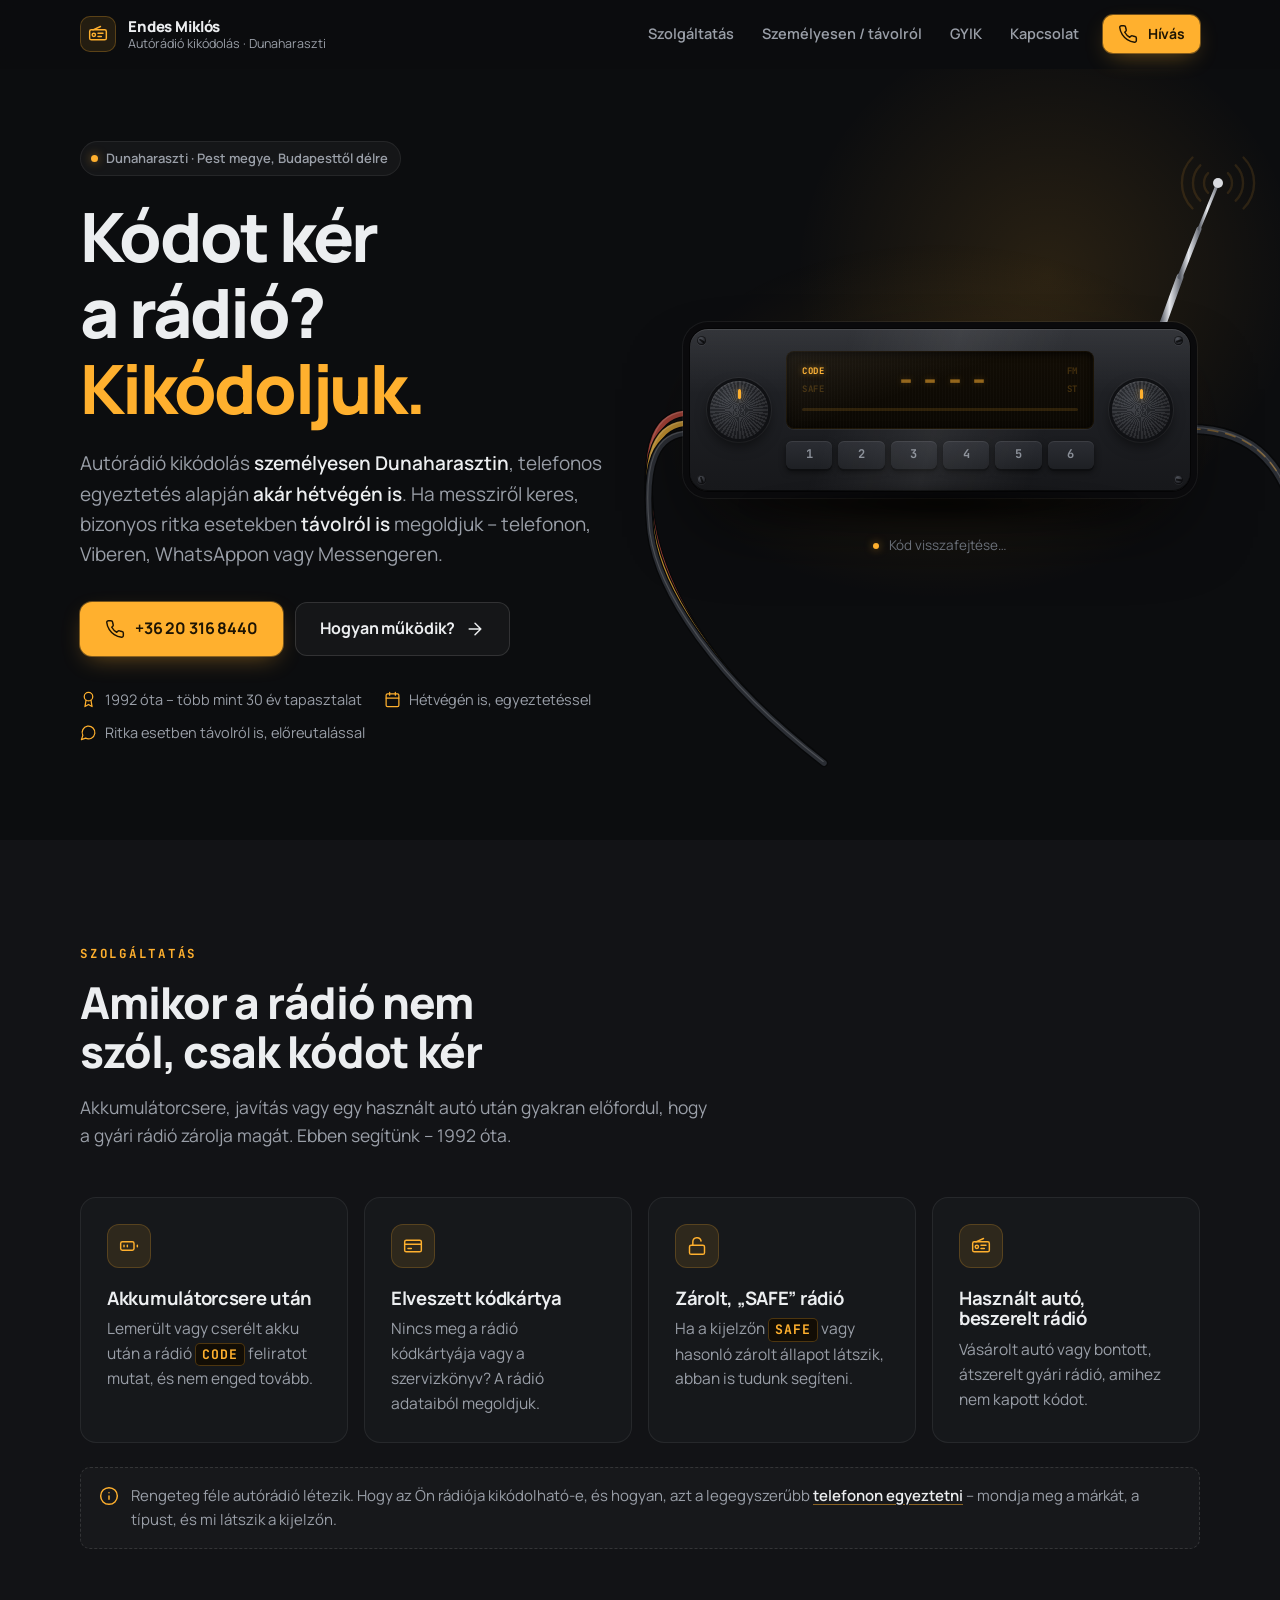
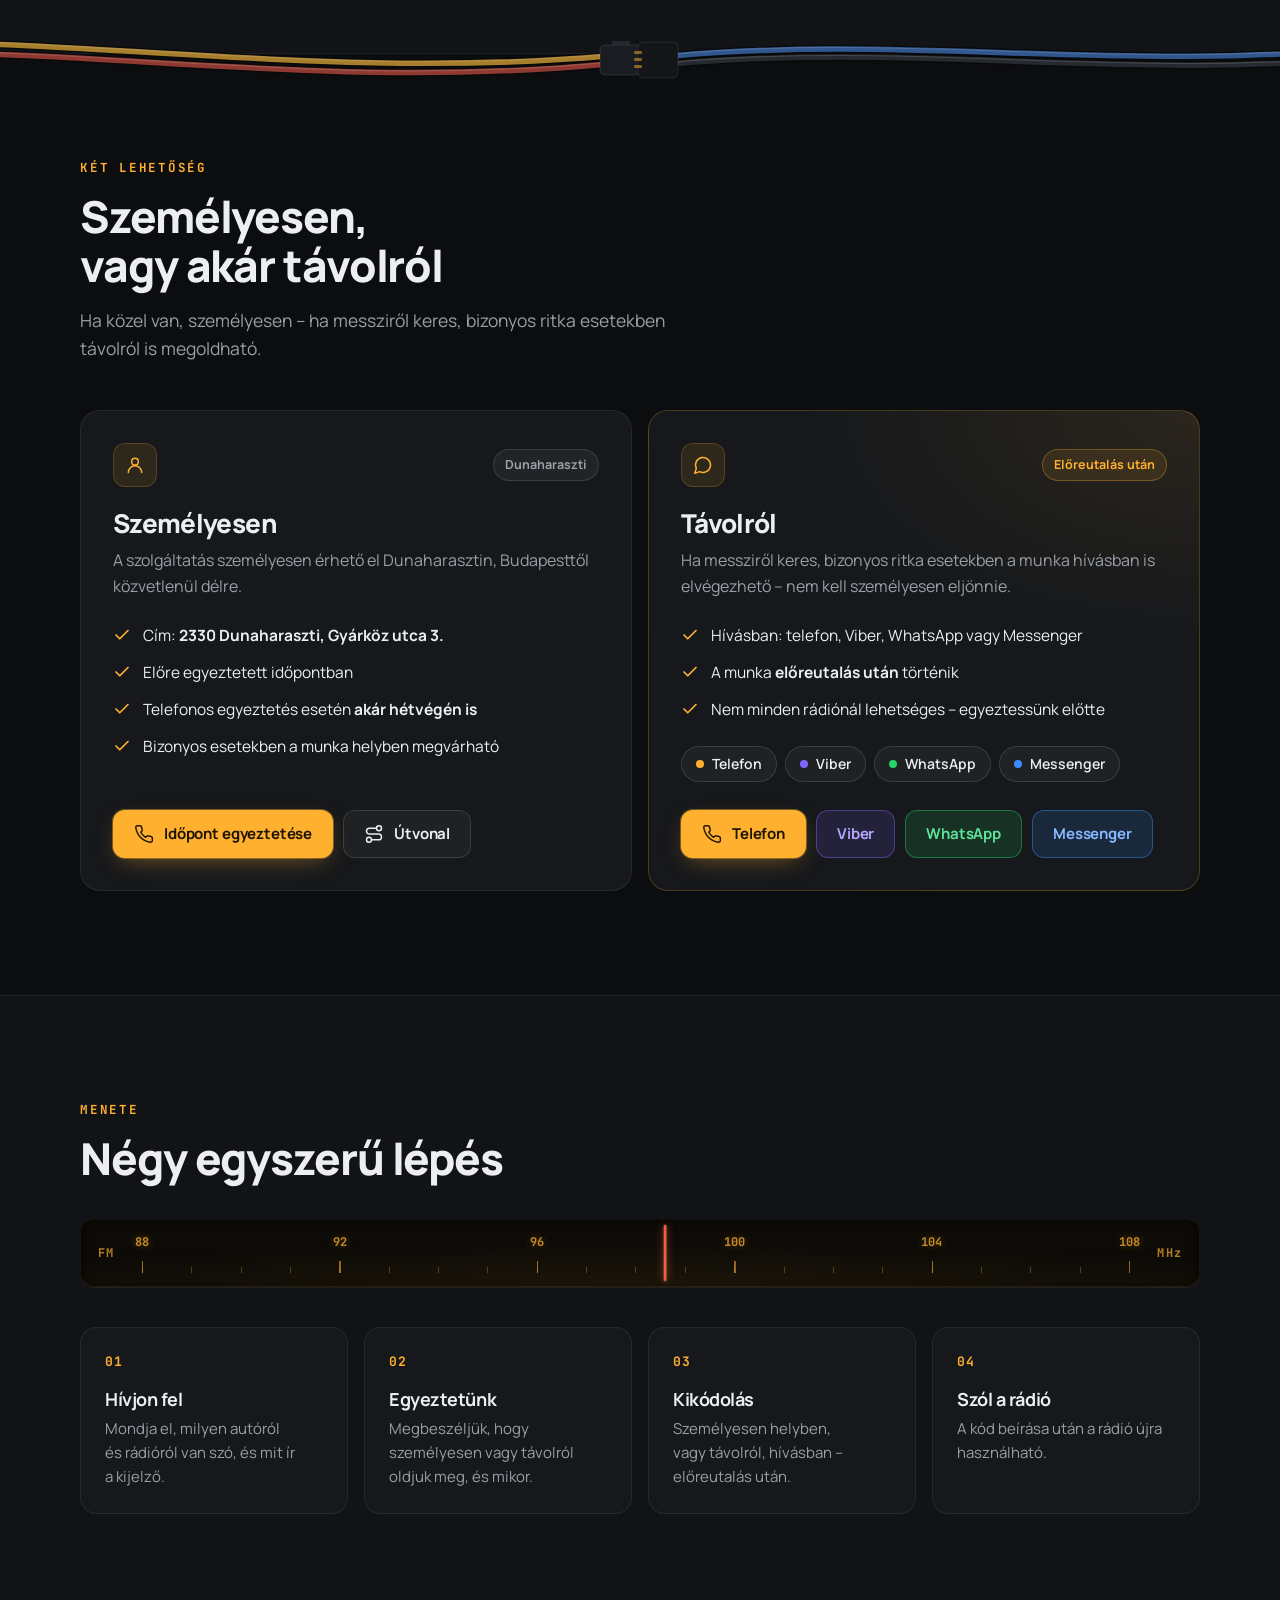
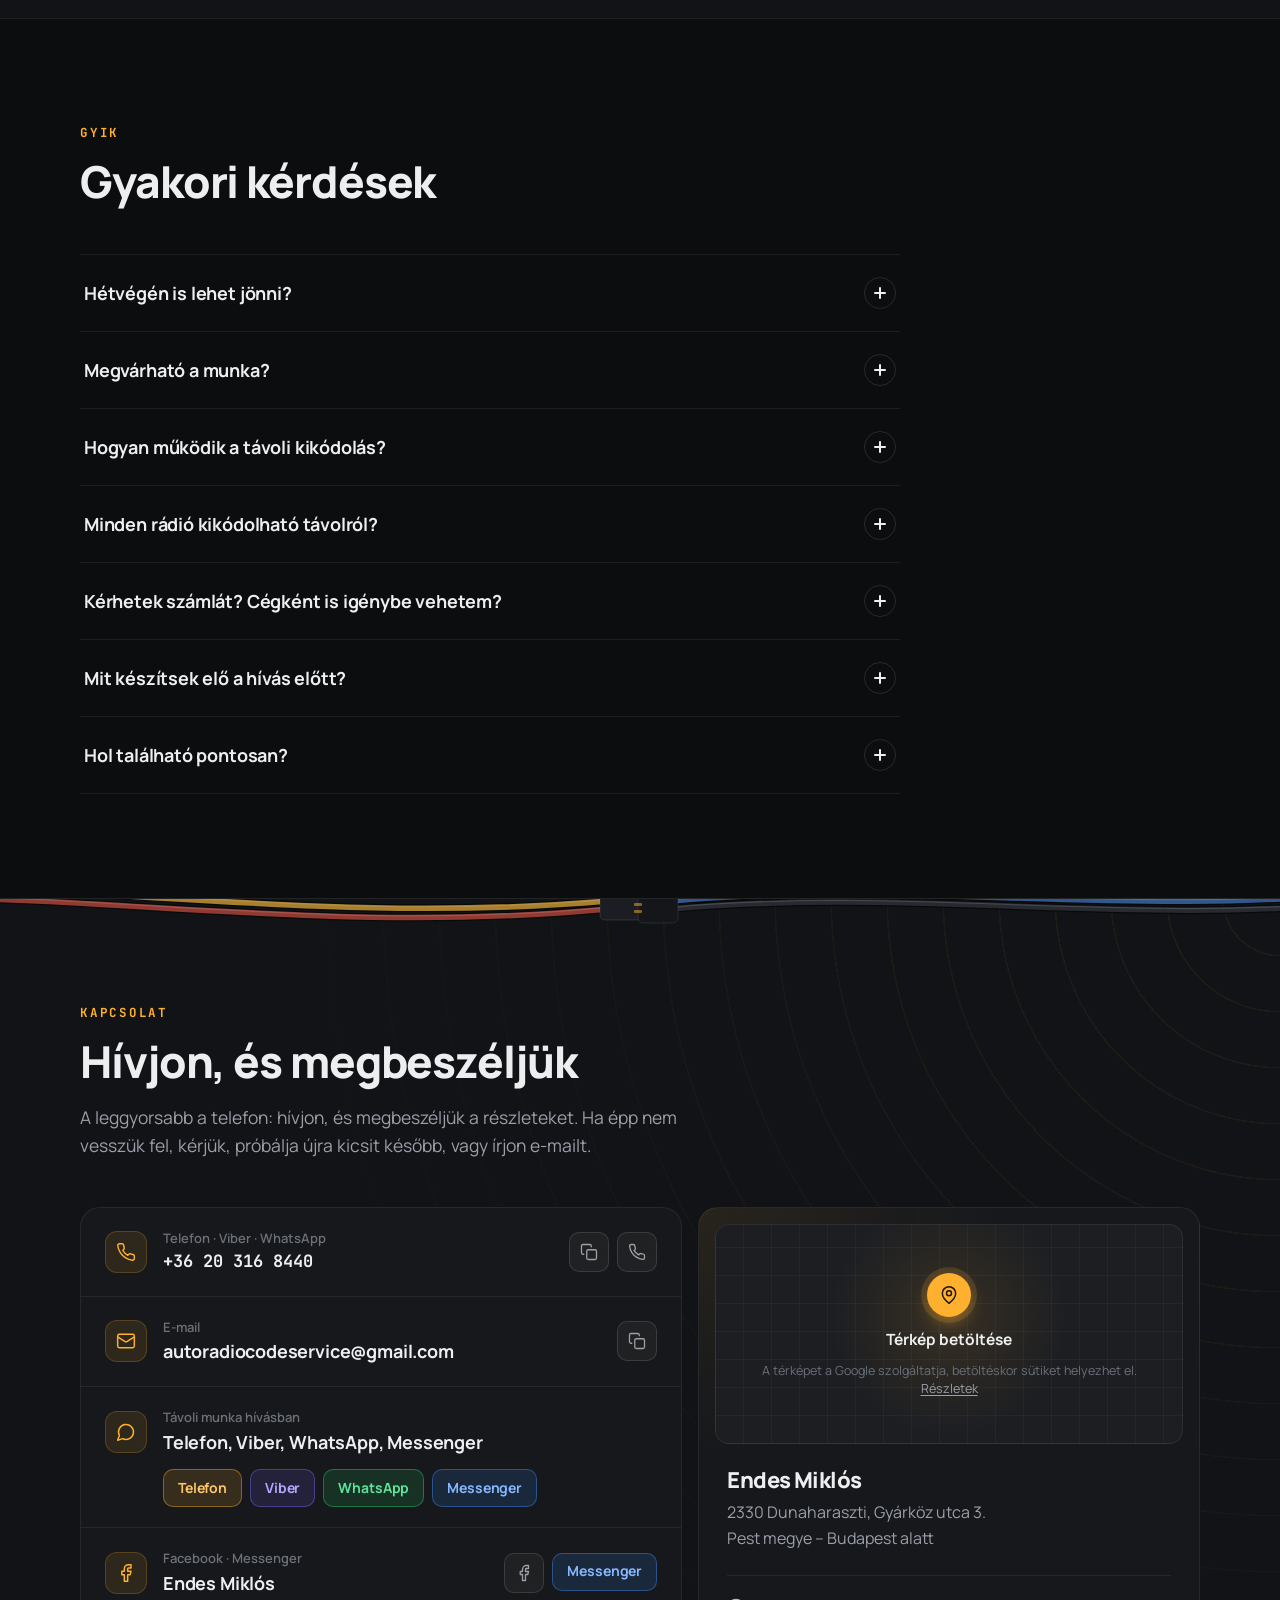
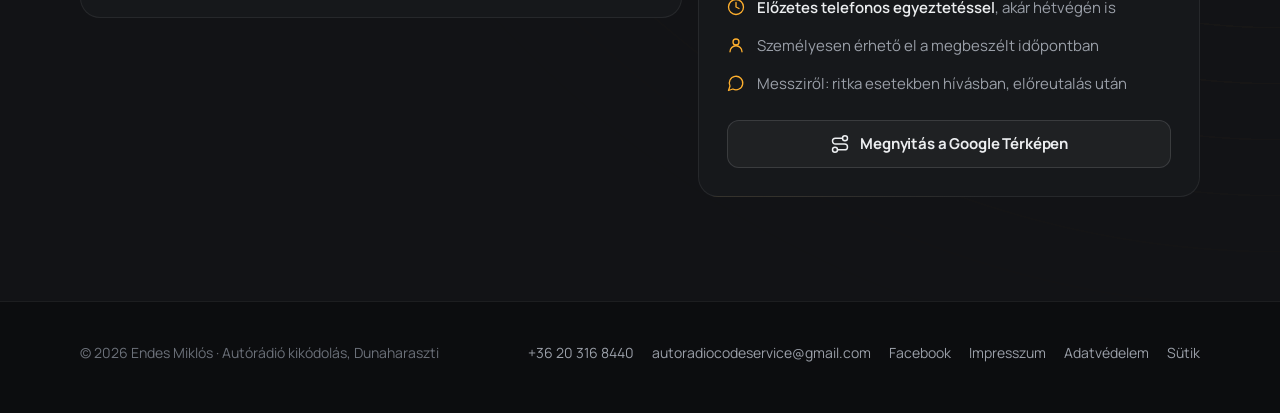
==== commit 8539a070: "Companies may use the service but only get a private-person receipt Co-Authored-By: Claude Opus 5.5 " ====
--- a/index.html
+++ b/index.html
@@ -373,8 +373,8 @@
             <div class="answer"><p>Nem – a távoli kikódolás csak ritka esetekben lehetséges, a rádió típusától függ. Hívjon fel, és megmondjuk, hogy az Ön esetében megoldható-e távolról, vagy személyesen kell eljönnie.</p></div>
           </details>
           <details name="faq">
-            <summary>Kérhetek számlát? Cégeknek is dolgozik?<span class="plus" aria-hidden="true"></span></summary>
-            <div class="answer"><p>Számlát nem állítunk ki: a szolgáltatásról ÁFA-mentes, papír alapú nyugtát adunk. A szolgáltatás kizárólag magánszemélyeknek szól, cégeknek nem tudunk dolgozni.</p></div>
+            <summary>Kérhetek számlát? Cégként is igénybe vehetem?<span class="plus" aria-hidden="true"></span></summary>
+            <div class="answer"><p>Számlát nem állítunk ki: a szolgáltatásról ÁFA-mentes, papír alapú nyugtát adunk. Céges számlát sem tudunk adni: cégek esetén is csak magánszemélynek szóló nyugtát állítunk ki.</p></div>
           </details>
           <details name="faq">
             <summary>Mit készítsek elő a hívás előtt?<span class="plus" aria-hidden="true"></span></summary>
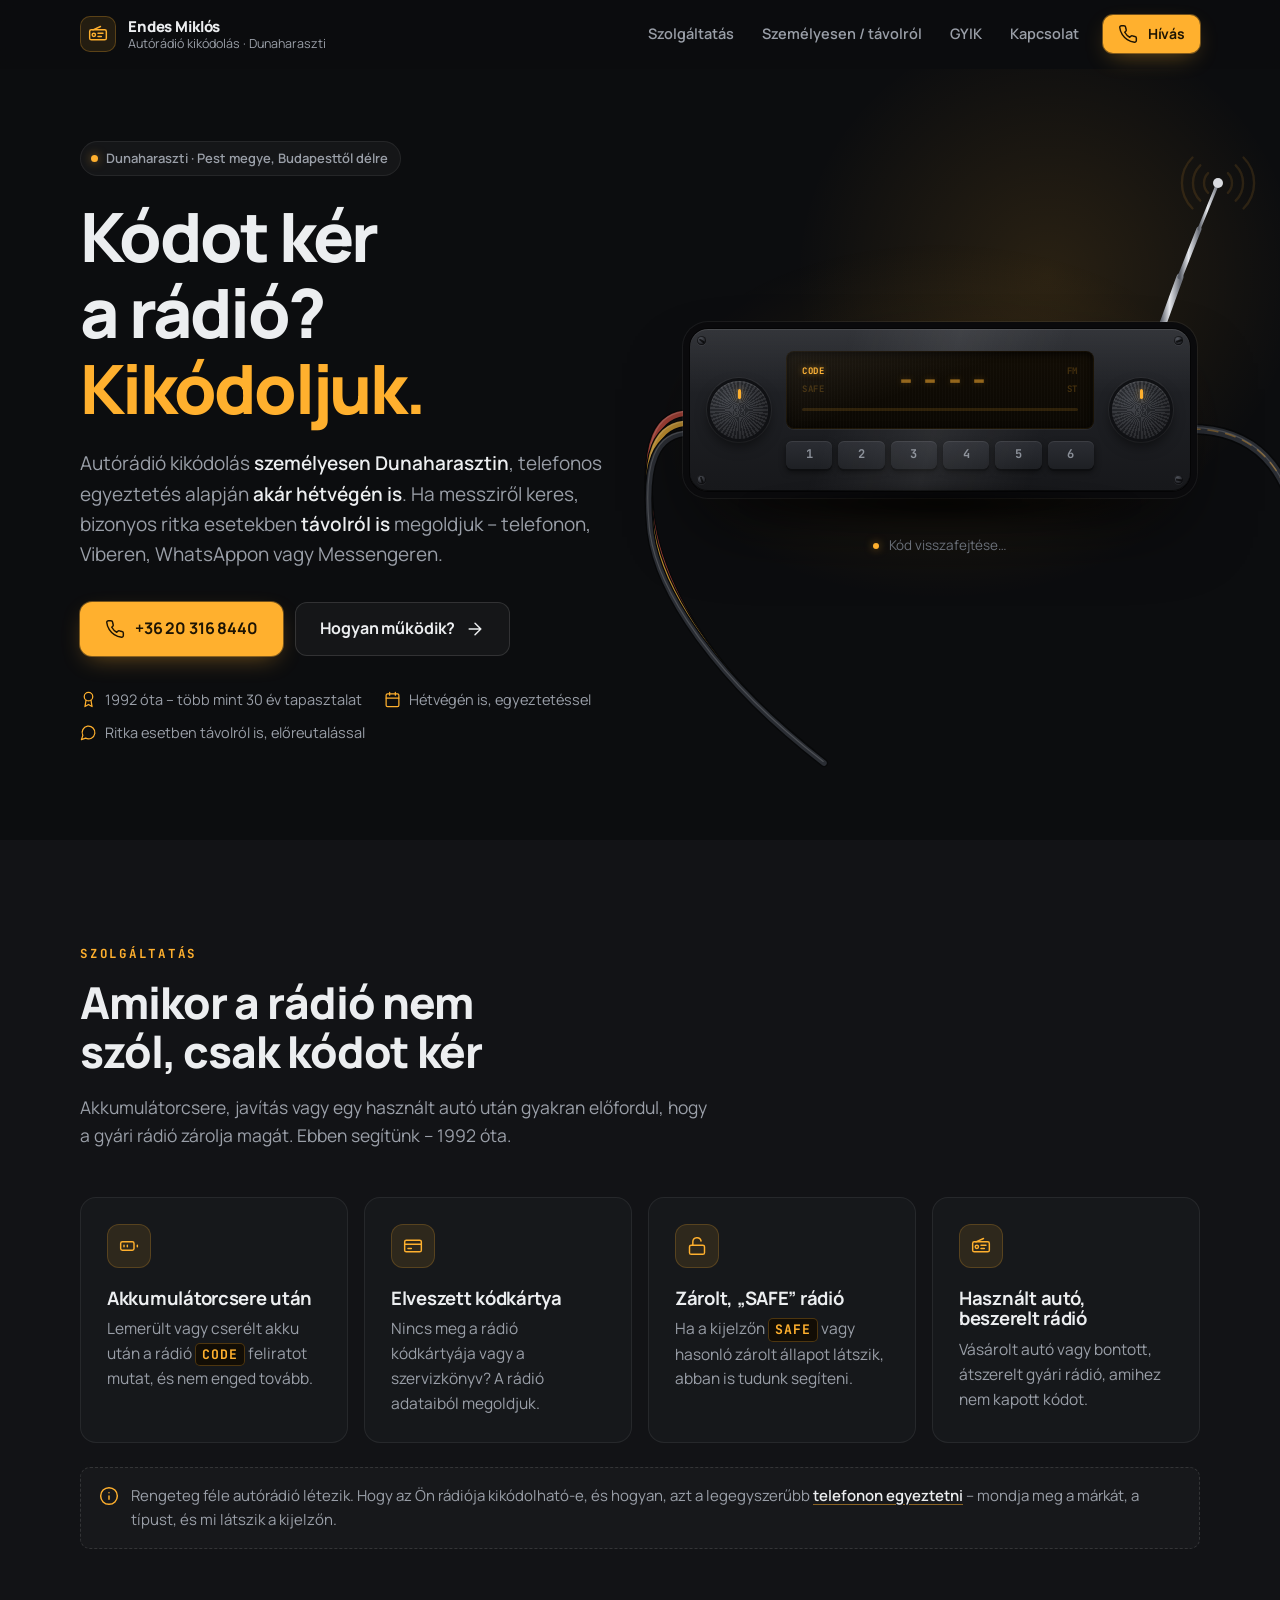
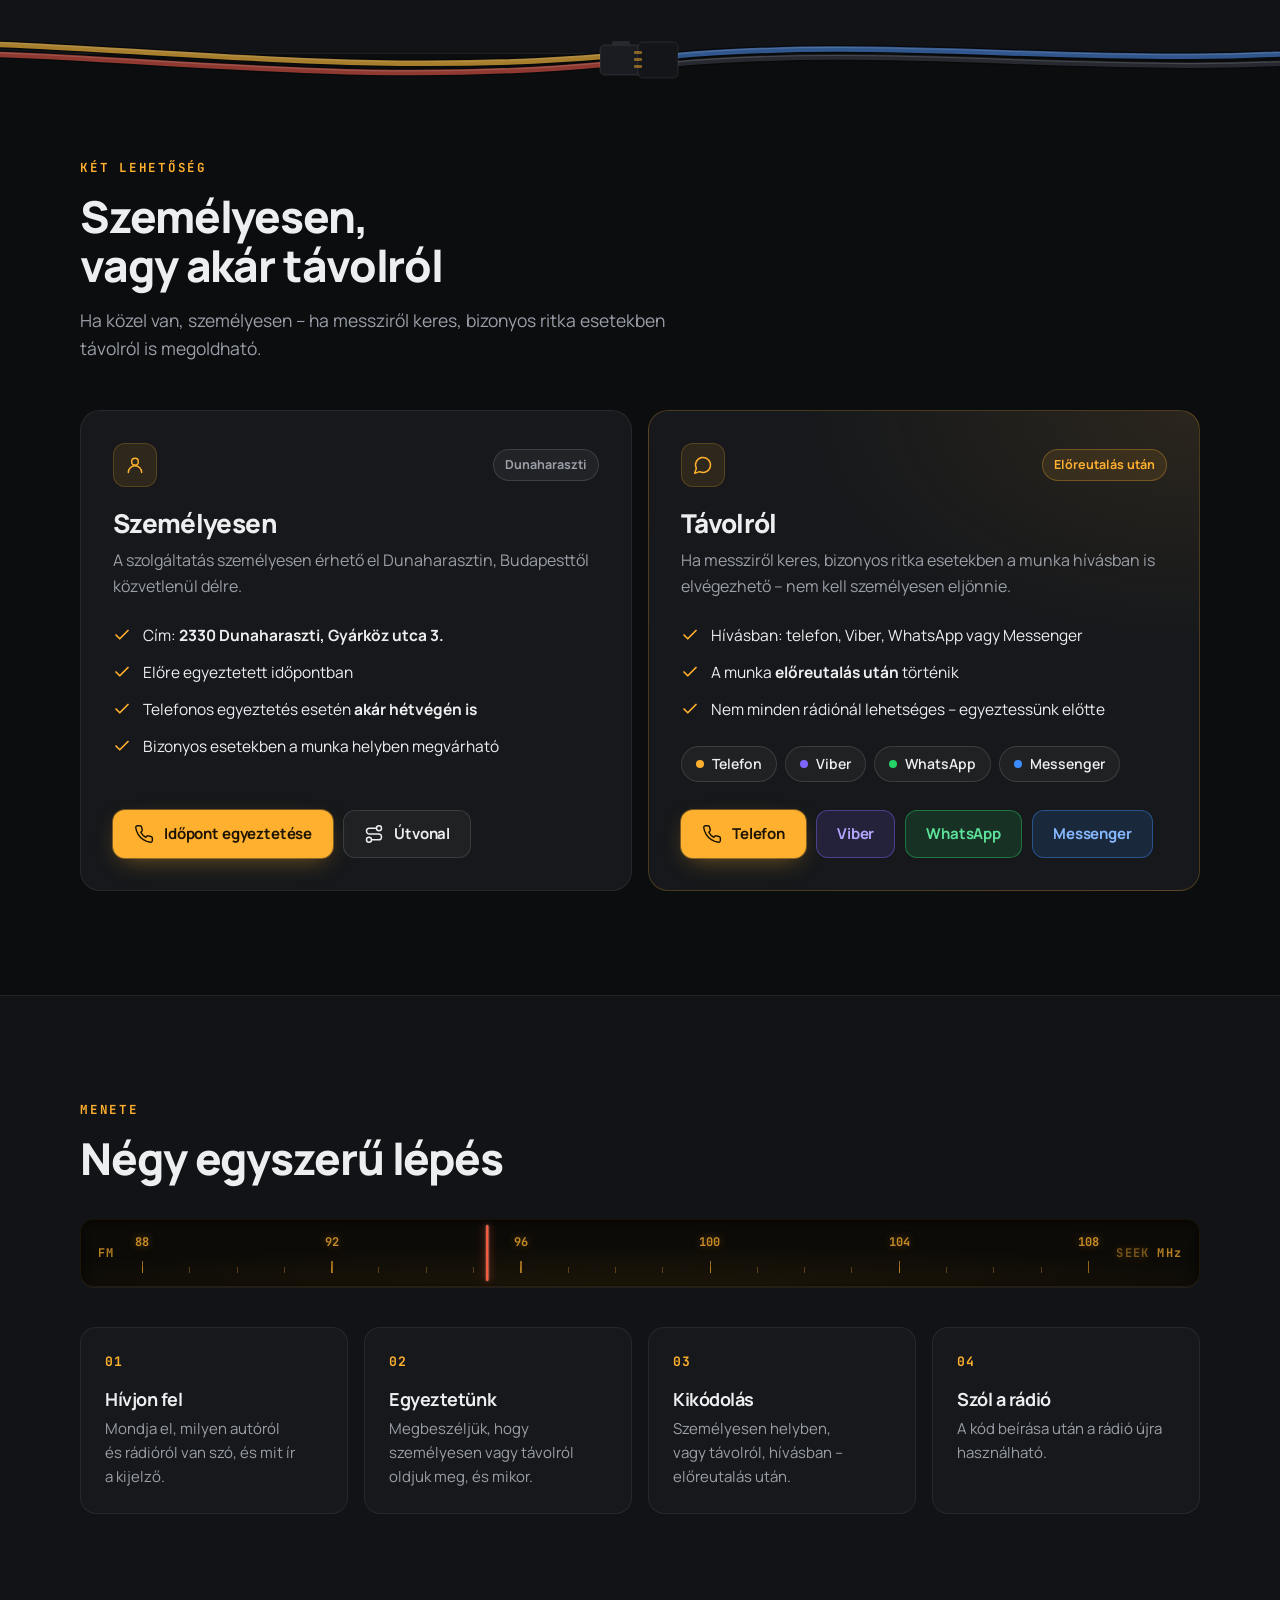
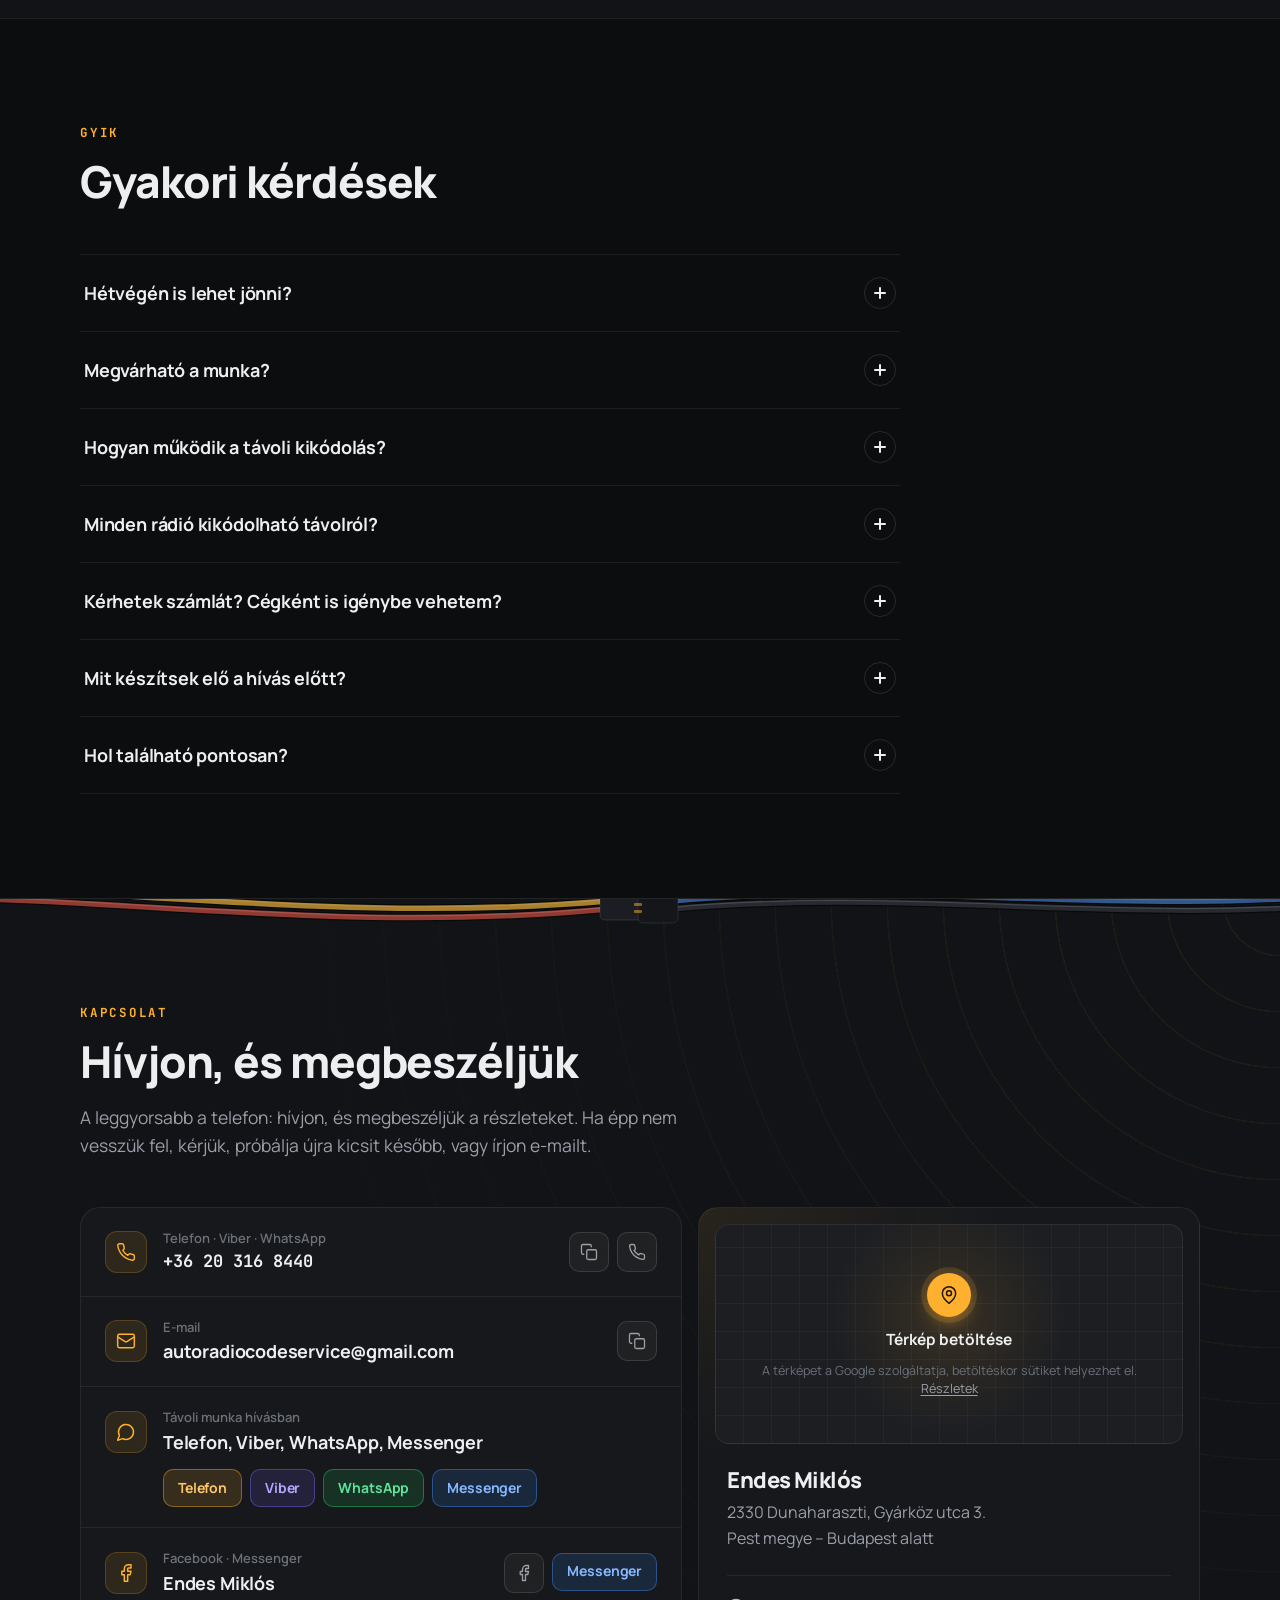
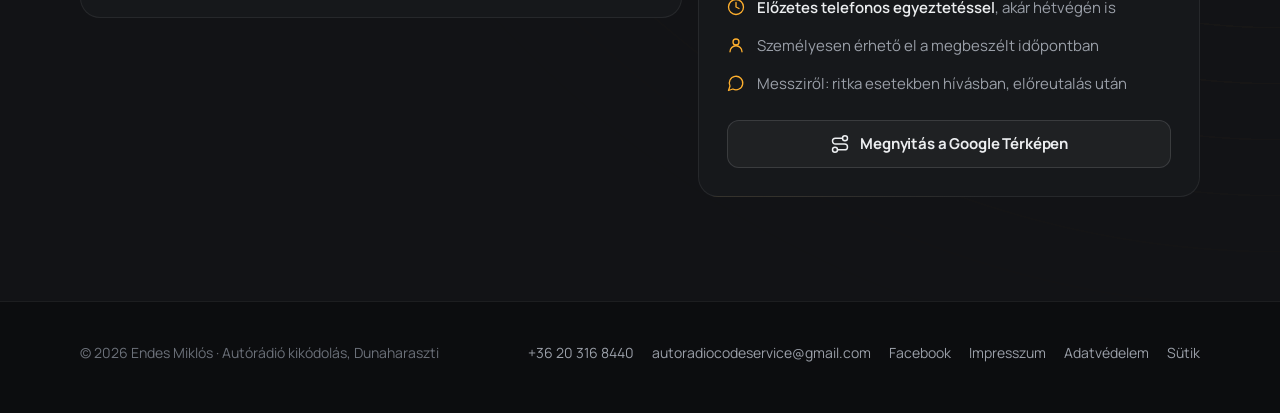
==== commit 449bdc14: "Make the FM dial needle seek stations Needle jumps to two random stations, then settles on 98.6 MHz," ====
--- a/index.html
+++ b/index.html
@@ -322,7 +322,7 @@
             <div class="dial-labels"><span style="left:0.0%">88</span><span style="left:20.0%">92</span><span style="left:40.0%">96</span><span style="left:60.0%">100</span><span style="left:80.0%">104</span><span style="left:100.0%">108</span></div>
             <div class="dial-needle"></div>
           </div>
-          <span class="dial-unit">MHz</span>
+          <span class="dial-unit"><span class="dial-freq" id="dial-freq">98.6</span> MHz</span>
         </div>
         <ol class="steps">
           <li class="step" data-reveal style="--delay:0ms">
--- a/css/styles.css
+++ b/css/styles.css
@@ -978,6 +978,19 @@
   background: rgba(255, 176, 46, 0.55);
 }
 
+.dial-unit { white-space: nowrap; }
+
+.dial-freq {
+  display: inline-block;
+  min-width: 4ch;
+  text-align: right;
+  color: var(--amber);
+  text-shadow: 0 0 8px var(--amber-glow);
+  transition: opacity 150ms ease;
+}
+
+.dial[data-seeking="true"] .dial-freq { opacity: 0.45; }
+
 .dial-labels span {
   position: absolute;
   top: 0;
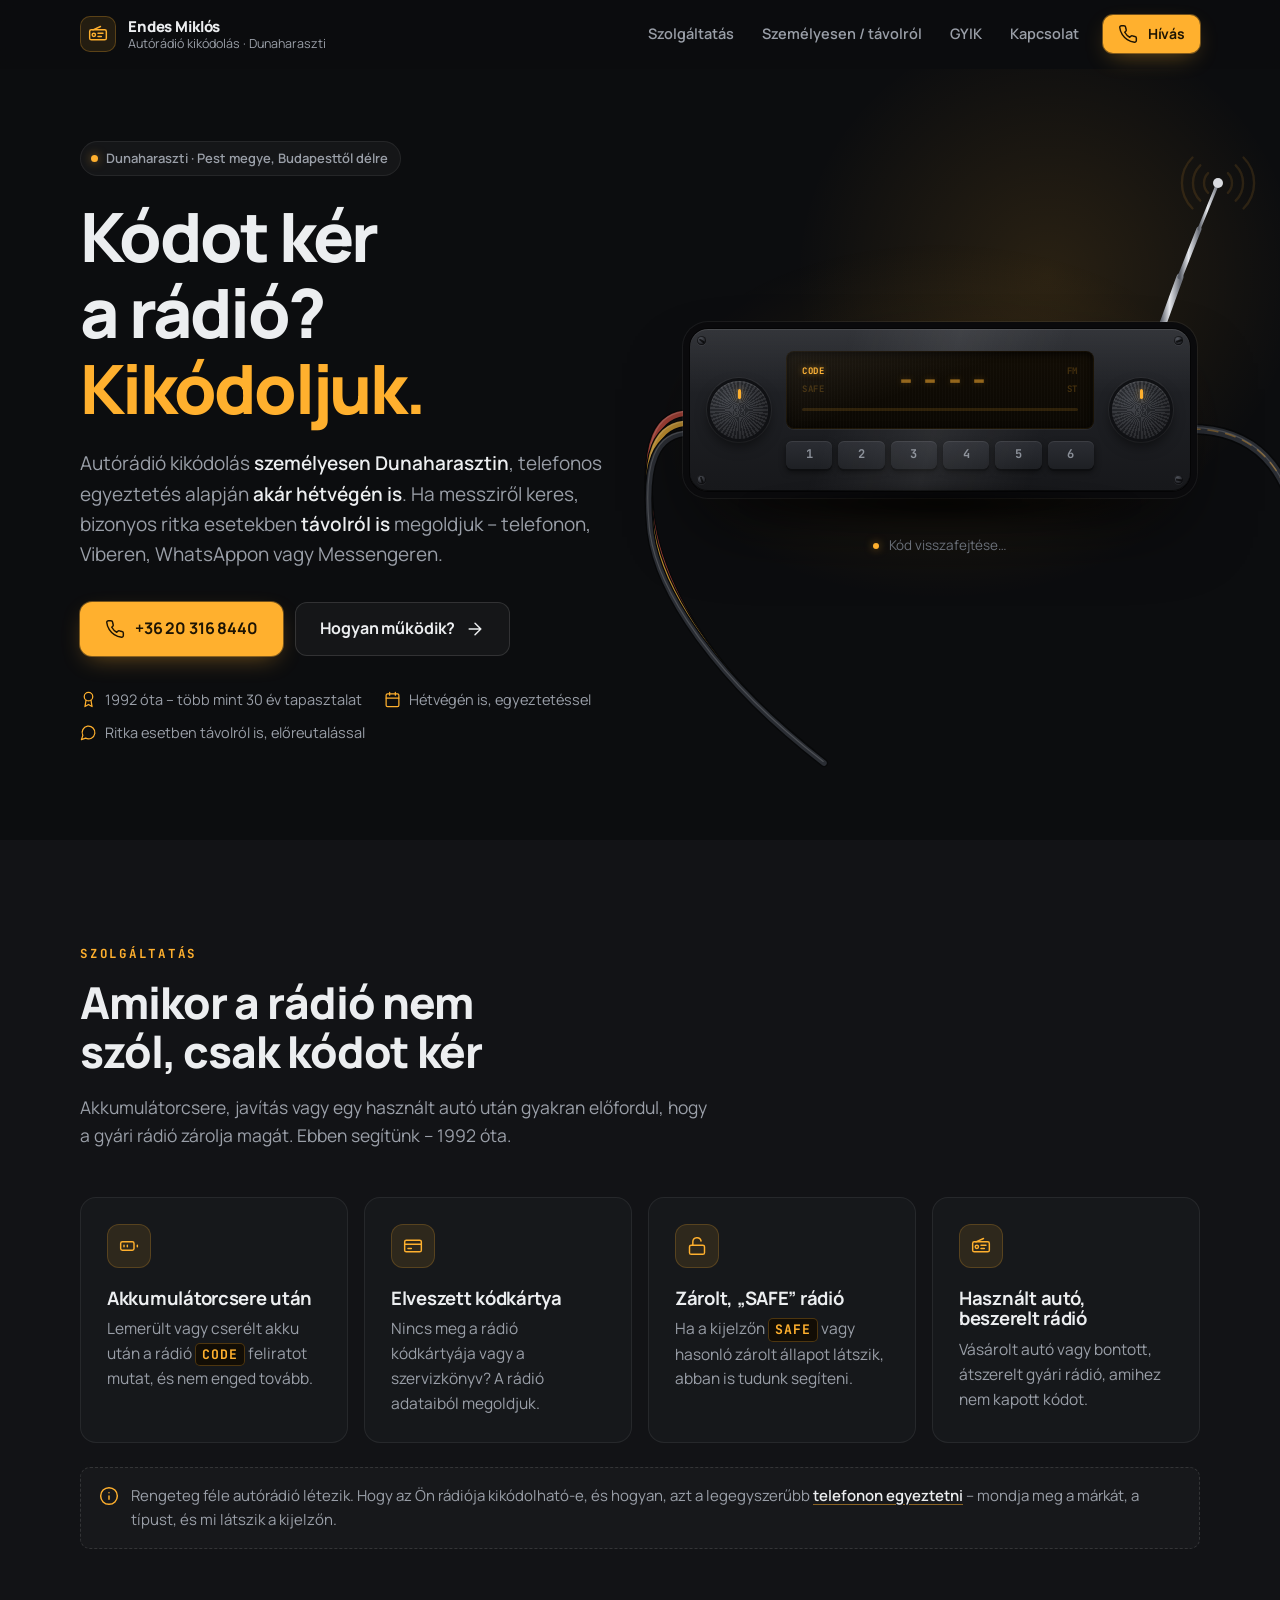
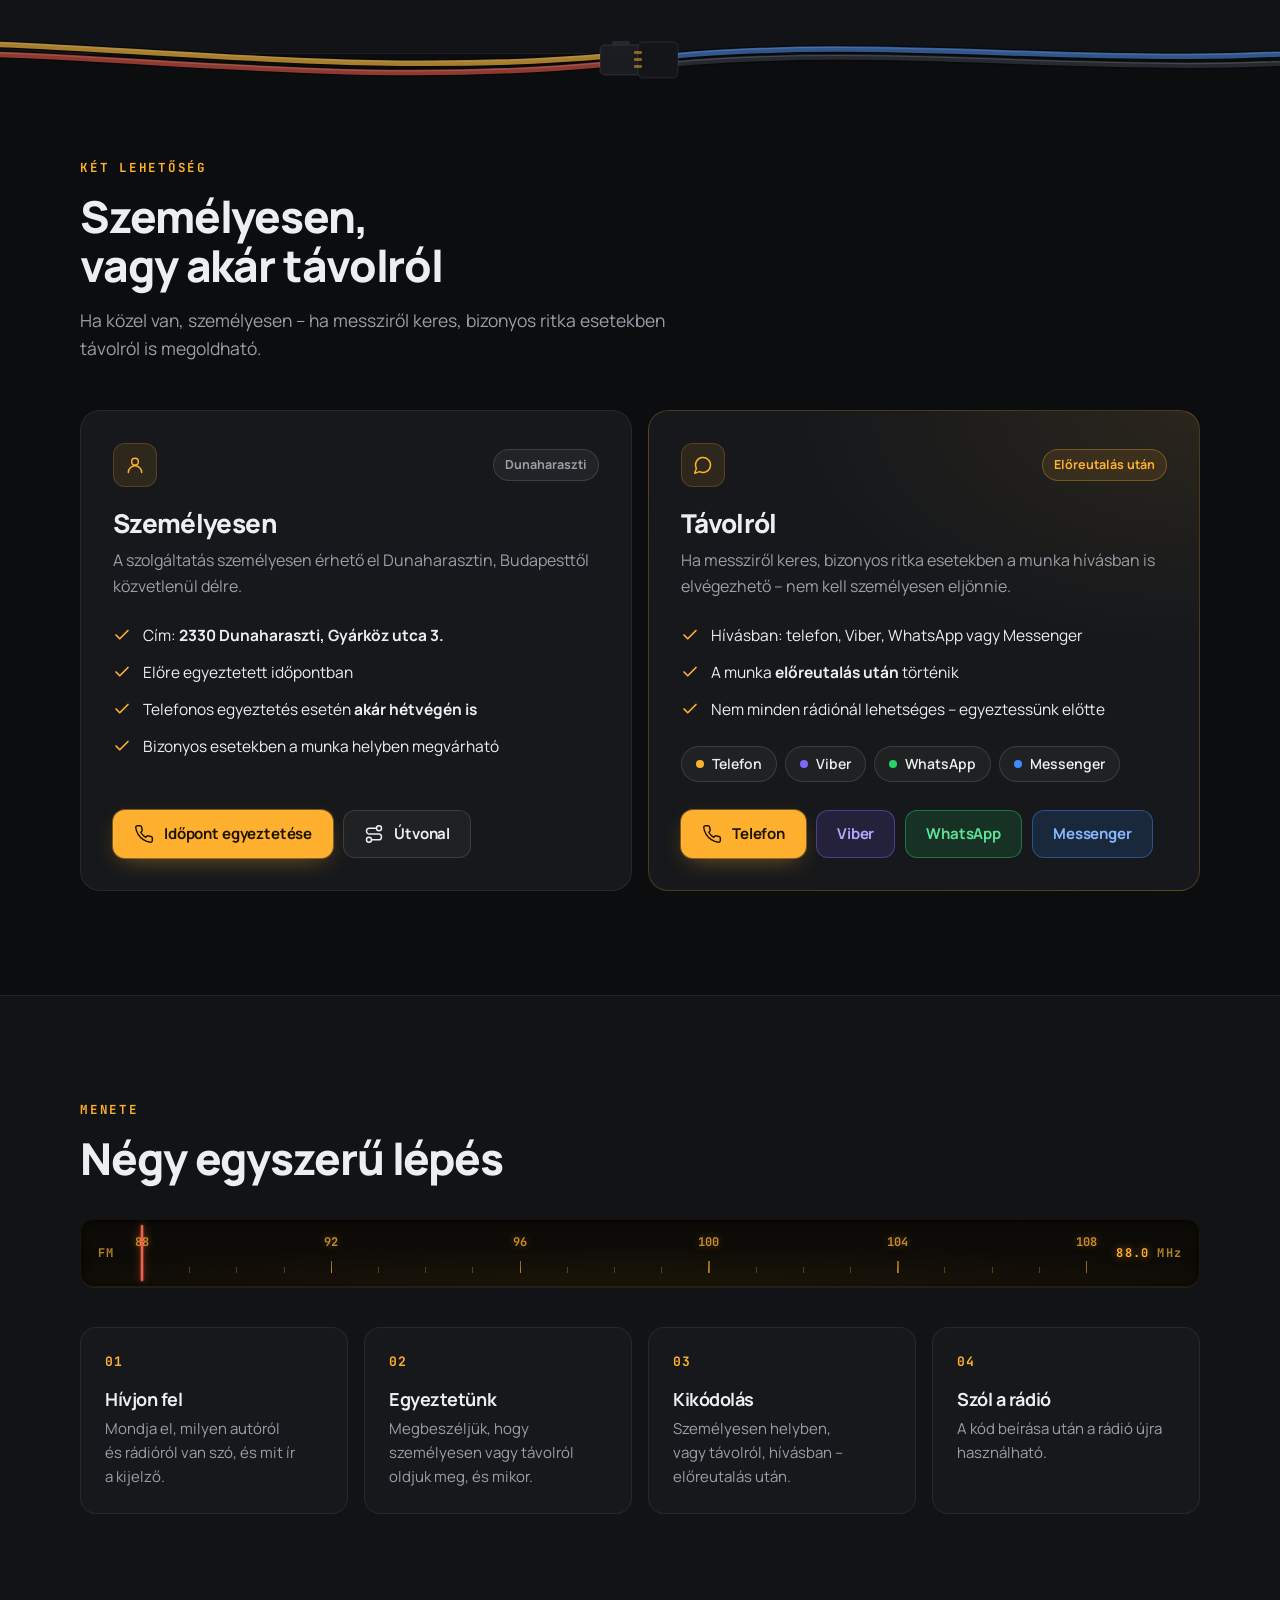
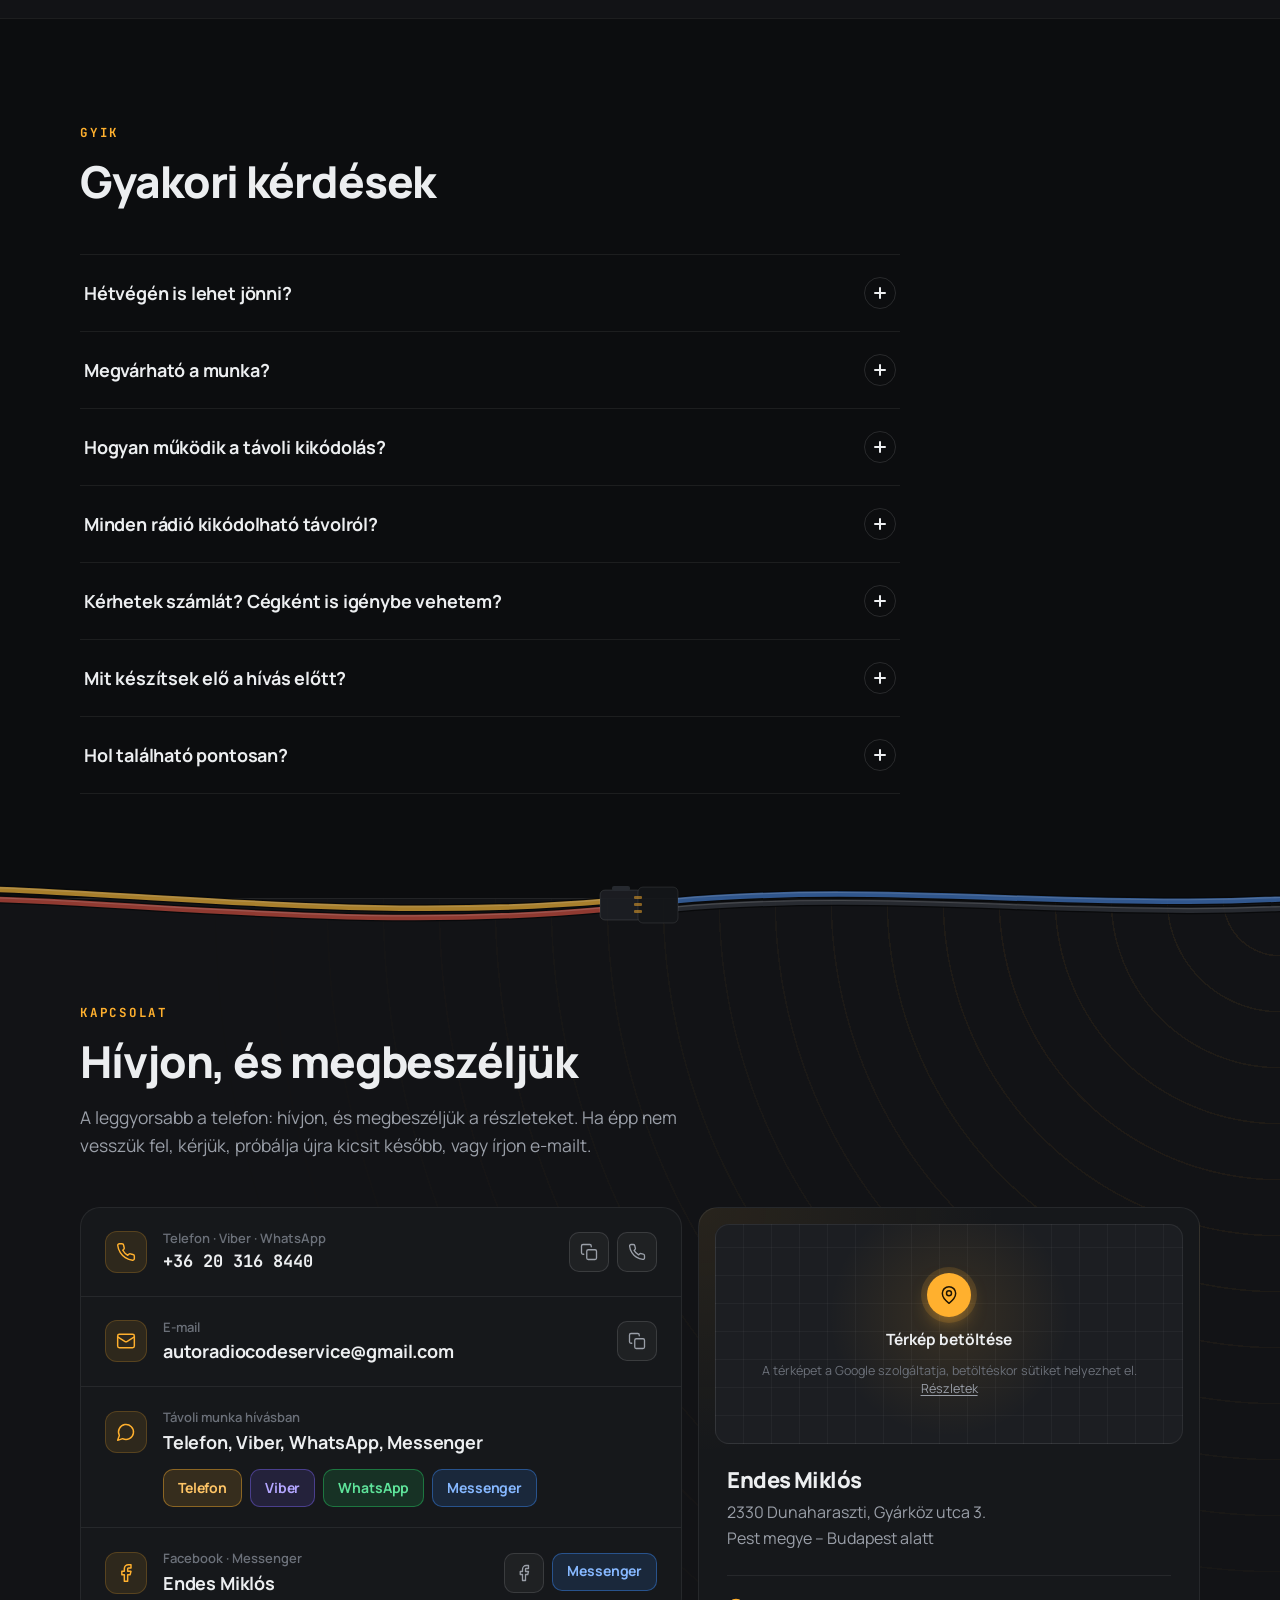
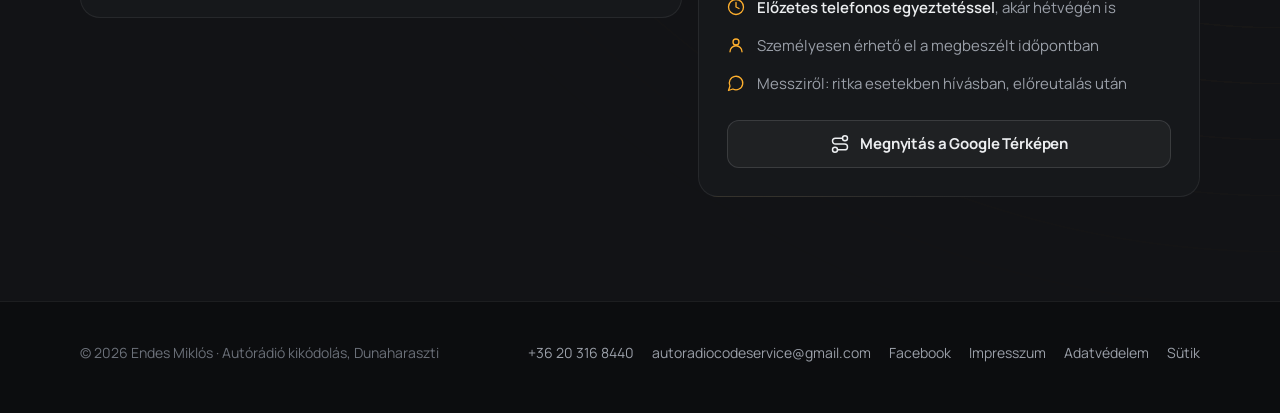
==== commit d1320c84: "Use clean URLs without .html Sub pages move to impresszum/, adatvedelem/ and sutik/ as index.html, s" ====
--- a/index.html
+++ b/index.html
@@ -478,7 +478,7 @@
                   <span class="map-pin"><svg class="icon"><use href="#i-pin"/></svg></span>
                   <span class="map-load-title">Térkép betöltése</span>
                 </button>
-                <span class="map-load-note">A térképet a Google szolgáltatja, betöltéskor sütiket helyezhet el. <a href="sutik.html#harmadik-fel">Részletek</a></span>
+                <span class="map-load-note">A térképet a Google szolgáltatja, betöltéskor sütiket helyezhet el. <a href="sutik/#harmadik-fel">Részletek</a></span>
               </div>
             </div>
             <h3>Endes Miklós</h3>
@@ -505,9 +505,9 @@
         <a href="tel:+36203168440">+36 20 316 8440</a>
         <a href="mailto:autoradiocodeservice@gmail.com">autoradiocodeservice@gmail.com</a>
         <a href="https://www.facebook.com/miklos.endes" target="_blank" rel="noopener">Facebook</a>
-        <a href="impresszum.html">Impresszum</a>
-        <a href="adatvedelem.html">Adatvédelem</a>
-        <a href="sutik.html">Sütik</a>
+        <a href="impresszum/">Impresszum</a>
+        <a href="adatvedelem/">Adatvédelem</a>
+        <a href="sutik/">Sütik</a>
       </nav>
     </div>
   </footer>
--- a/css/styles.css
+++ b/css/styles.css
@@ -978,11 +978,12 @@
   background: rgba(255, 176, 46, 0.55);
 }
 
-.dial-unit { white-space: nowrap; }
+.dial-unit { white-space: nowrap; flex-shrink: 0; }
 
 .dial-freq {
   display: inline-block;
-  min-width: 4ch;
+  width: 5ch; /* fixed: "98.6", "100.9" and "SEEK" must not resize the scale */
+  font-variant-numeric: tabular-nums;
   text-align: right;
   color: var(--amber);
   text-shadow: 0 0 8px var(--amber-glow);
@@ -1026,7 +1027,6 @@
 html:not(.js) .dial-needle { transform: translateX(53%); } /* 98.6 MHz */
 
 /* Broadcast rings behind the contact section */
-.has-rings { overflow: clip; }
 
 .has-rings::before {
   content: "";
@@ -1039,6 +1039,22 @@
 }
 
 .has-rings > .container { position: relative; }
+
+/* Antenna pivots around its mount (fill-box origin: mount is 15 units in, 6 up from the bottom) */
+.antenna { transform-box: fill-box; transform-origin: 15px calc(100% - 6px); }
+
+@keyframes wave-sm {
+  0%   { opacity: 0.7; transform: scale(1, 1); }
+  100% { opacity: 0; transform: scale(1.1, 1.5); }
+}
+
+/* Phones: leave room at the sides so cables, antenna and rings are not cut off */
+@media (max-width: 520px) {
+  .tilt { width: 84%; }
+  .hero .hero-grid { gap: 96px; }
+  .antenna { transform: rotate(-12deg); }
+  .stage[data-state="playing"] .waves i { animation-name: wave-sm; }
+}
 
 @media (max-width: 520px) {
   .screw { width: 7px; height: 7px; }
